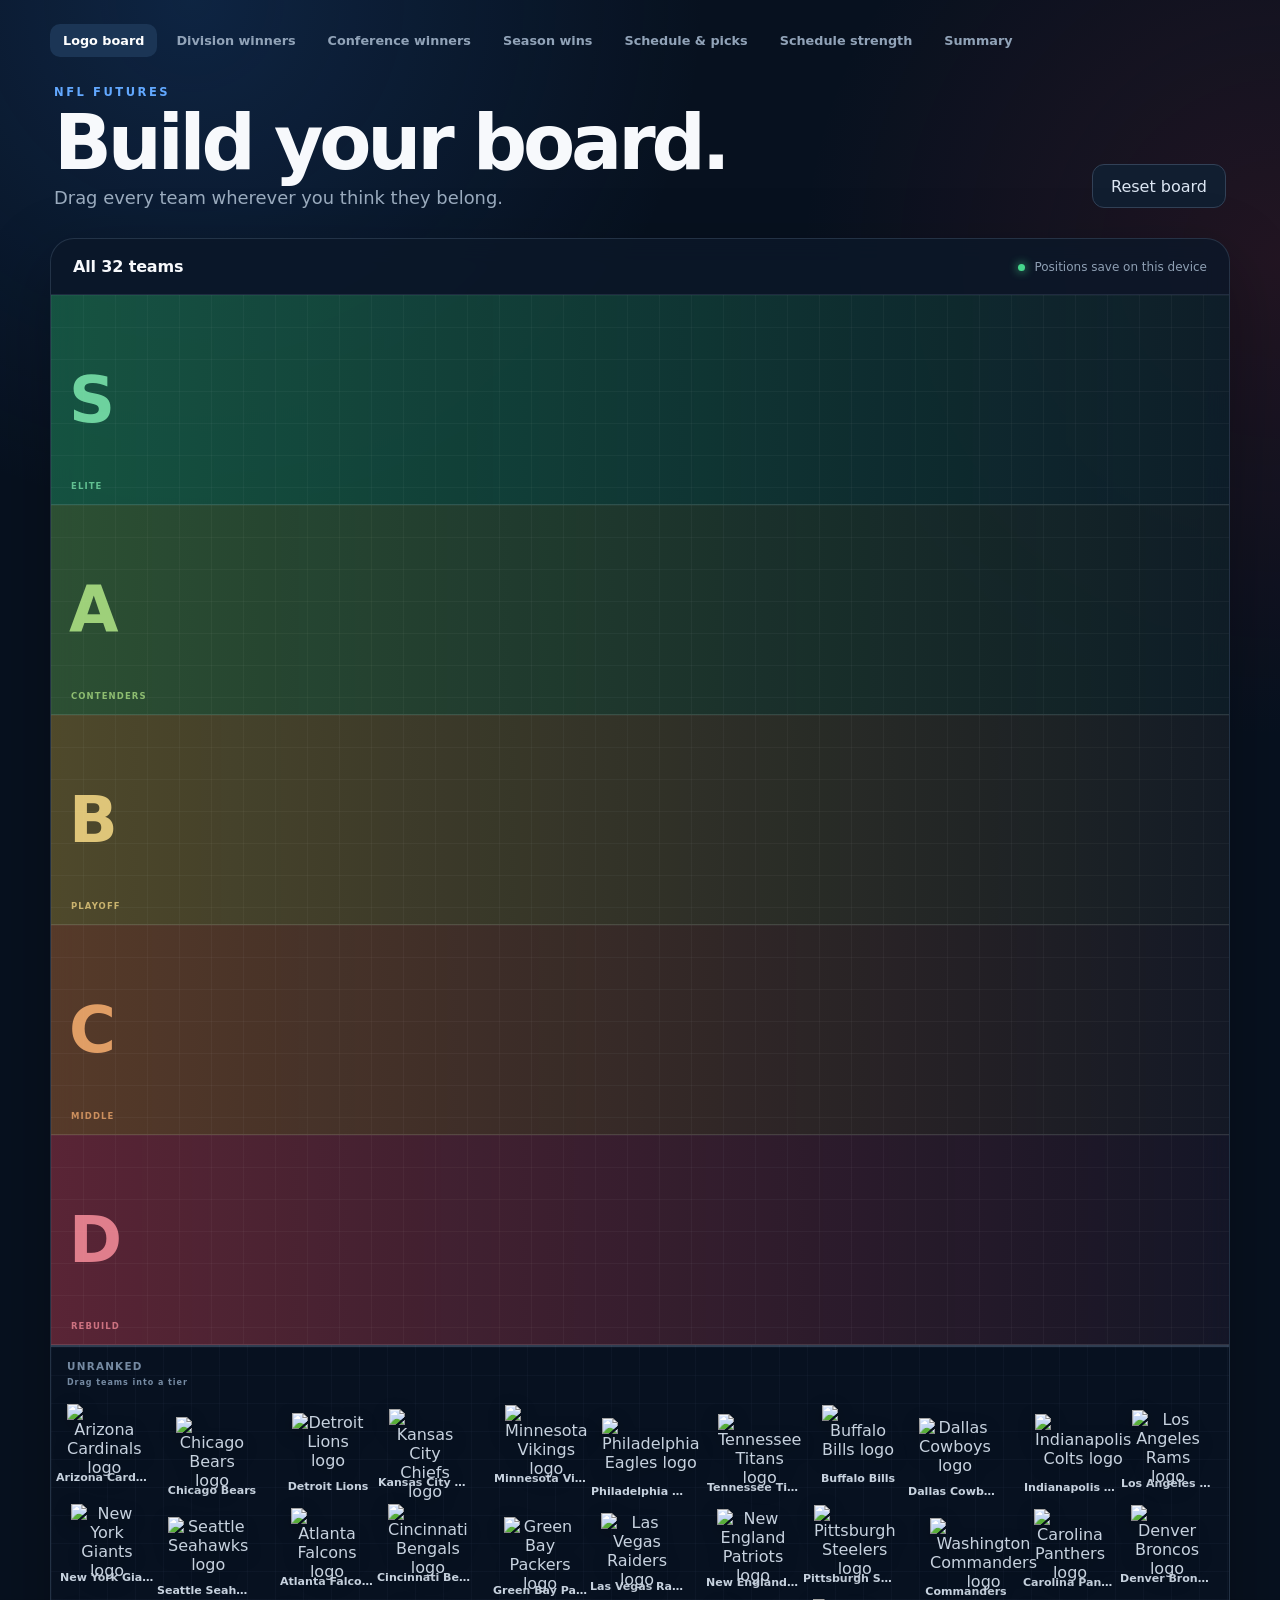
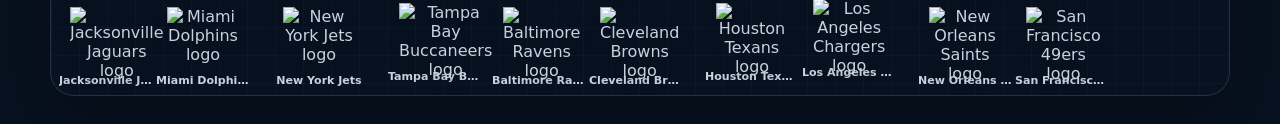
==== index.html @ d0b55e48 "added matchups and SOS page" ====
<!doctype html>
<html lang="en">
  <head>
    <meta charset="UTF-8" />
    <meta name="viewport" content="width=device-width, initial-scale=1, viewport-fit=cover" />
    <meta name="theme-color" content="#07111f" />
    <meta name="description" content="A draggable board featuring all 32 NFL team logos." />
    <title>NFL Futures Board</title>
    <link rel="stylesheet" href="styles.css" />
  </head>
  <body>
    <nav class="page-nav" aria-label="Main navigation">
      <a class="nav-link active" href="index.html" aria-current="page">Logo board</a>
      <a class="nav-link" href="divisions.html">Division winners</a>
      <a class="nav-link" href="conferences.html">Conference winners</a>
      <a class="nav-link" href="wins.html">Season wins</a>
      <a class="nav-link" href="schedule.html">Schedule &amp; picks</a>
      <a class="nav-link" href="sos.html">Schedule strength</a>
      <a class="nav-link" href="summary.html">Summary</a>
    </nav>
    <header class="site-header">
      <div>
        <p class="eyebrow">NFL FUTURES</p>
        <h1>Build your board.</h1>
        <p class="subtitle">Drag every team wherever you think they belong.</p>
      </div>
      <button id="reset-button" class="reset-button" type="button">Reset board</button>
    </header>

    <main>
      <section class="board-shell" aria-labelledby="board-title">
        <div class="board-heading">
          <h2 id="board-title">All 32 teams</h2>
          <p><span class="status-dot"></span> Positions save on this device</p>
        </div>
        <div id="team-board" class="team-board" aria-label="Draggable NFL team tier board">
          <div class="tier-zone tier-s" aria-hidden="true"><span>S</span><small>ELITE</small></div>
          <div class="tier-zone tier-a" aria-hidden="true"><span>A</span><small>CONTENDERS</small></div>
          <div class="tier-zone tier-b" aria-hidden="true"><span>B</span><small>PLAYOFF</small></div>
          <div class="tier-zone tier-c" aria-hidden="true"><span>C</span><small>MIDDLE</small></div>
          <div class="tier-zone tier-d" aria-hidden="true"><span>D</span><small>REBUILD</small></div>
          <div class="unranked-zone" aria-hidden="true"><span>UNRANKED</span><small>Drag teams into a tier</small></div>
        </div>
      </section>
    </main>

    <template id="team-template">
      <button class="team-card" type="button">
        <span class="logo-wrap"><img class="team-logo" alt="" draggable="false" /></span>
        <span class="team-name"></span>
      </button>
    </template>

    <script src="app.js"></script>
  </body>
</html>
---- styles.css ----
:root {
  color-scheme: dark;
  font-family: Inter, ui-sans-serif, system-ui, -apple-system, BlinkMacSystemFont, "Segoe UI", sans-serif;
  background: #07111f;
  color: #f7f9fc;
  font-synthesis: none;
}

* { box-sizing: border-box; }

html { min-width: 320px; }

body {
  min-height: 100vh;
  margin: 0;
  padding: max(20px, env(safe-area-inset-top)) max(16px, env(safe-area-inset-right)) max(28px, env(safe-area-inset-bottom)) max(16px, env(safe-area-inset-left));
  background:
    radial-gradient(circle at 15% 0%, rgba(35, 93, 170, .25), transparent 32rem),
    radial-gradient(circle at 100% 15%, rgba(199, 43, 52, .14), transparent 30rem),
    #07111f;
}

button { font: inherit; }

.site-header,
main,
.page-nav {
  width: min(1180px, 100%);
  margin-inline: auto;
}

.page-nav {
  display: flex;
  gap: 6px;
  padding-top: 4px;
}

.nav-link {
  padding: 9px 13px;
  border-radius: 10px;
  color: #91a3b8;
  font-size: .8rem;
  font-weight: 750;
  text-decoration: none;
}

.nav-link:hover { color: #f7f9fc; background: #111e30; }
.nav-link.active { color: #fff; background: #1b3555; }

.site-header {
  display: flex;
  align-items: end;
  justify-content: space-between;
  gap: 24px;
  padding: 28px 4px 30px;
}

.eyebrow {
  margin: 0 0 8px;
  color: #62a8ff;
  font-size: .72rem;
  font-weight: 800;
  letter-spacing: .22em;
}

h1, h2, p { margin-top: 0; }

h1 {
  margin-bottom: 8px;
  font-size: clamp(2rem, 7vw, 4.75rem);
  line-height: .95;
  letter-spacing: -.055em;
}

.subtitle {
  margin-bottom: 0;
  color: #9bacbf;
  font-size: clamp(.95rem, 2vw, 1.12rem);
}

.reset-button {
  flex: none;
  min-height: 44px;
  padding: 0 18px;
  border: 1px solid #324157;
  border-radius: 12px;
  background: #111e30;
  color: #dce6f3;
  cursor: pointer;
}

.reset-button:hover { background: #18283d; }
.reset-button:focus-visible, .team-card:focus-visible { outline: 3px solid #62a8ff; outline-offset: 3px; }

.board-shell {
  overflow: hidden;
  border: 1px solid rgba(150, 176, 208, .18);
  border-radius: 24px;
  background: rgba(11, 24, 41, .82);
  box-shadow: 0 24px 70px rgba(0, 0, 0, .28);
  backdrop-filter: blur(12px);
}

.board-heading {
  display: flex;
  align-items: center;
  justify-content: space-between;
  gap: 16px;
  padding: 18px 22px;
  border-bottom: 1px solid rgba(150, 176, 208, .14);
}

.board-heading h2 { margin: 0; font-size: 1rem; letter-spacing: -.01em; }
.board-heading p { margin: 0; color: #8fa0b4; font-size: .75rem; }
.status-dot { display: inline-block; width: 7px; height: 7px; margin-right: 6px; border-radius: 50%; background: #46d68c; box-shadow: 0 0 10px #46d68c; }

.team-board {
  --pool-height: 350px;
  position: relative;
  min-height: 1400px;
  overflow: hidden;
  touch-action: pan-y;
  overscroll-behavior-y: contain;
  -webkit-overflow-scrolling: touch;
}

.tier-zone {
  position: absolute;
  left: 0;
  display: flex;
  width: 100%;
  height: calc((100% - var(--pool-height)) / 5);
  align-items: center;
  padding-left: 18px;
  border-bottom: 1px solid rgba(255, 255, 255, .12);
  overflow: hidden;
}

.tier-zone::after {
  content: "";
  position: absolute;
  inset: 0;
  background-image:
    linear-gradient(rgba(255, 255, 255, .035) 1px, transparent 1px),
    linear-gradient(90deg, rgba(255, 255, 255, .035) 1px, transparent 1px);
  background-size: 32px 32px;
}

.tier-zone > span {
  position: relative;
  z-index: 1;
  width: 48px;
  font-size: clamp(2.2rem, 5vw, 4rem);
  font-weight: 950;
  line-height: 1;
  opacity: .82;
}

.tier-zone small {
  position: absolute;
  left: 20px;
  bottom: 13px;
  z-index: 1;
  font-size: .53rem;
  font-weight: 850;
  letter-spacing: .13em;
  opacity: .7;
}

.tier-s { top: 0; background: linear-gradient(90deg, rgba(39, 174, 104, .4), rgba(19, 89, 54, .1)); color: #82f0b4; }
.tier-a { top: calc((100% - var(--pool-height)) / 5); background: linear-gradient(90deg, rgba(112, 190, 77, .34), rgba(53, 100, 31, .09)); color: #b8ee8b; }
.tier-b { top: calc((100% - var(--pool-height)) * 2 / 5); background: linear-gradient(90deg, rgba(226, 180, 54, .32), rgba(115, 87, 18, .09)); color: #ffe28b; }
.tier-c { top: calc((100% - var(--pool-height)) * 3 / 5); background: linear-gradient(90deg, rgba(235, 127, 48, .34), rgba(118, 59, 20, .09)); color: #ffb574; }
.tier-d { top: calc((100% - var(--pool-height)) * 4 / 5); background: linear-gradient(90deg, rgba(219, 62, 78, .38), rgba(109, 27, 39, .1)); color: #ff93a0; }

.unranked-zone {
  position: absolute;
  left: 0;
  bottom: 0;
  width: 100%;
  height: var(--pool-height);
  border-top: 2px solid rgba(150, 176, 208, .28);
  background:
    linear-gradient(rgba(130, 158, 190, .045) 1px, transparent 1px),
    linear-gradient(90deg, rgba(130, 158, 190, .045) 1px, transparent 1px),
    rgba(7, 17, 31, .72);
  background-size: 28px 28px;
}

.unranked-zone span,
.unranked-zone small {
  position: absolute;
  left: 16px;
  z-index: 1;
  color: #758aa2;
  font-weight: 850;
  letter-spacing: .12em;
}

.unranked-zone span { top: 13px; font-size: .65rem; }
.unranked-zone small { top: 31px; font-size: .5rem; font-weight: 650; }

.team-card {
  position: absolute;
  z-index: 1;
  display: grid;
  justify-items: center;
  gap: 5px;
  width: 104px;
  padding: 8px 4px 7px;
  border: 1px solid transparent;
  border-radius: 16px;
  background: transparent;
  color: #c7d2df;
  cursor: grab;
  user-select: none;
  -webkit-user-select: none;
  touch-action: none;
  transition: background-color 140ms ease, border-color 140ms ease, box-shadow 140ms ease, transform 140ms ease;
  will-change: left, top, transform;
}

.team-card:hover {
  border-color: rgba(125, 164, 209, .25);
  background: rgba(30, 51, 76, .75);
  transform: translateY(-2px);
}

.team-card.dragging {
  z-index: 10;
  border-color: rgba(98, 168, 255, .6);
  background: #14273f;
  box-shadow: 0 14px 35px rgba(0, 0, 0, .42);
  cursor: grabbing;
  transform: scale(1.06);
}

.logo-wrap {
  display: grid;
  width: 72px;
  height: 62px;
  place-items: center;
  pointer-events: none;
}

.team-logo {
  display: block;
  width: 100%;
  height: 100%;
  object-fit: contain;
  filter: drop-shadow(0 5px 8px rgba(0, 0, 0, .28));
  pointer-events: none;
}

.team-name {
  width: 100%;
  overflow: hidden;
  font-size: .69rem;
  font-weight: 700;
  line-height: 1.2;
  text-align: center;
  text-overflow: ellipsis;
  white-space: nowrap;
  pointer-events: none;
}

@media (max-width: 620px) {
  body { padding-inline: 10px; }
  .site-header { align-items: flex-start; padding-top: 18px; }
  .page-nav { overflow-x: auto; }
  .subtitle { max-width: 220px; }
  .reset-button { min-height: 40px; padding-inline: 12px; font-size: .78rem; }
  .board-shell { border-radius: 18px; }
  .board-heading { padding: 14px; }
  .board-heading p { font-size: .66rem; }
  .team-board { --pool-height: 690px; min-height: 1690px; }
  .tier-zone { padding-left: 9px; }
  .tier-zone::after { background-size: 24px 24px; }
  .tier-zone > span { width: 35px; font-size: 2.25rem; }
  .tier-zone small { left: 9px; bottom: 8px; font-size: .42rem; writing-mode: vertical-rl; transform: rotate(180deg); }
  .team-card { width: 78px; padding-inline: 2px; }
  .logo-wrap { width: 58px; height: 50px; }
  .team-name { font-size: .59rem; }
}

@media (prefers-reduced-motion: reduce) {
  .team-card { transition: none; }
}
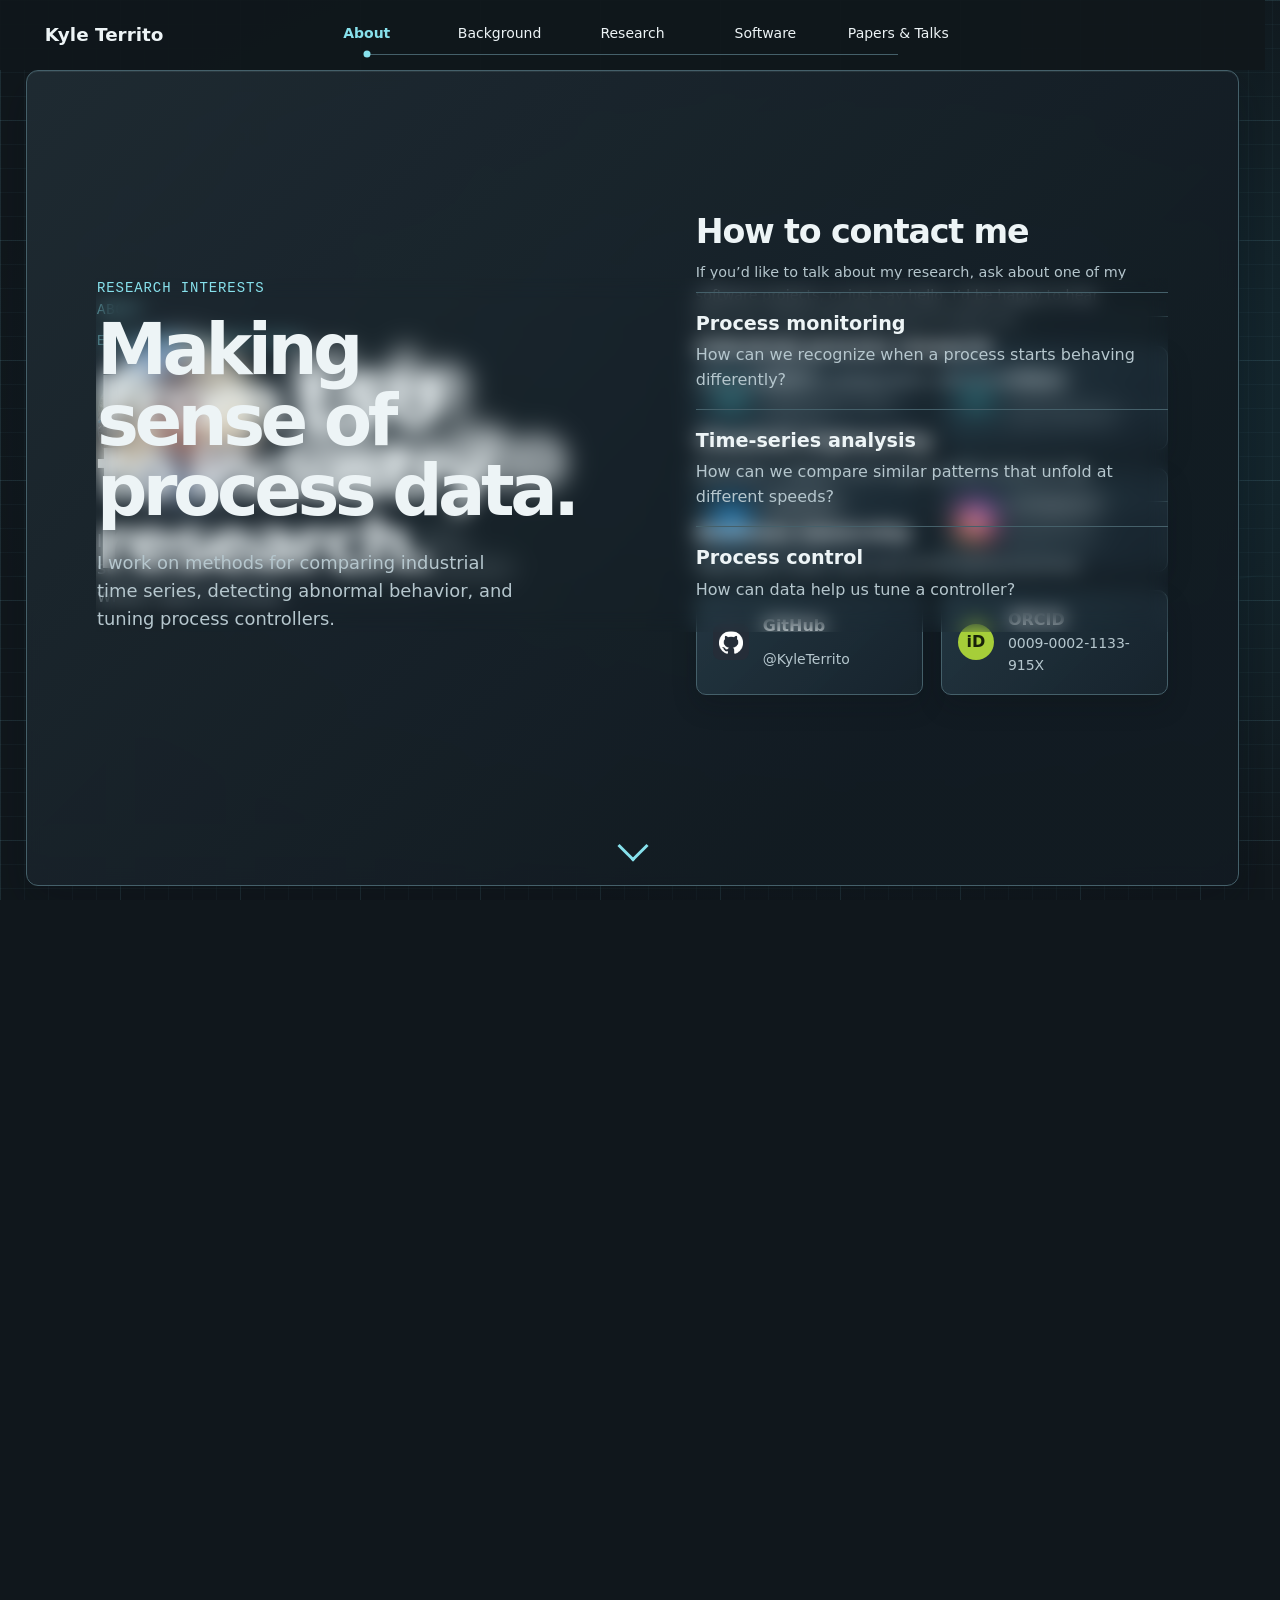
==== commit f8ba099b: "initial commit for my site" ====
--- a/index.html
+++ b/index.html
@@ -1,56 +1,403 @@
 <!doctype html>
 <html lang="en">
-  <head>
-    <meta charset="UTF-8" />
-    <meta name="viewport" content="width=device-width, initial-scale=1, viewport-fit=cover" />
-    <meta name="theme-color" content="#07111f" />
-    <meta name="description" content="A draggable board featuring all 32 NFL team logos." />
-    <title>NFL Futures Board</title>
-    <link rel="stylesheet" href="styles.css" />
-  </head>
-  <body>
-    <nav class="page-nav" aria-label="Main navigation">
-      <a class="nav-link active" href="index.html" aria-current="page">Logo board</a>
-      <a class="nav-link" href="divisions.html">Division winners</a>
-      <a class="nav-link" href="conferences.html">Conference winners</a>
-      <a class="nav-link" href="wins.html">Season wins</a>
-      <a class="nav-link" href="schedule.html">Schedule &amp; picks</a>
-      <a class="nav-link" href="sos.html">Schedule strength</a>
-      <a class="nav-link" href="summary.html">Summary</a>
+<head>
+  <meta charset="utf-8">
+  <meta name="viewport" content="width=device-width, initial-scale=1">
+  <meta name="description" content="Kyle Territo, chemical engineering PhD researcher at LSU. Research, software, and experience in process monitoring and control.">
+  <title>Kyle Territo · Chemical Engineering</title>
+  <link rel="stylesheet" href="assets/portfolio/styles.css">
+  <script src="assets/portfolio/motion.js" defer></script>
+  <script src="assets/portfolio/details.js" defer></script>
+</head>
+<body>
+  <div class="drafting-grid" aria-hidden="true"><canvas class="signal"></canvas></div>
+  <a class="skip" href="#about">Skip to content</a>
+  <header class="bar">
+    <a class="brand" href="#about">Kyle Territo</a>
+    <nav class="section-nav" aria-label="Overview sections">
+      <a href="#about">About</a>
+      <a href="#experience" aria-label="Education and Experience">Background</a>
+      <a href="#research" aria-label="Research Interests">Research</a>
+      <a href="#software">Software</a>
+      <a href="#scholarship" aria-label="Publications and Presentations">Papers &amp; Talks</a>
+      <span class="track" aria-hidden="true"></span>
     </nav>
-    <header class="site-header">
-      <div>
-        <p class="eyebrow">NFL FUTURES</p>
-        <h1>Build your board.</h1>
-        <p class="subtitle">Drag every team wherever you think they belong.</p>
-      </div>
-      <button id="reset-button" class="reset-button" type="button">Reset board</button>
-    </header>
-
-    <main>
-      <section class="board-shell" aria-labelledby="board-title">
-        <div class="board-heading">
-          <h2 id="board-title">All 32 teams</h2>
-          <p><span class="status-dot"></span> Positions save on this device</p>
+  </header>
+  <main class="stage">
+    <div class="camera">
+      <section class="scene about" id="about" aria-labelledby="about-title" tabindex="-1">
+        <div class="composition">
+          <div>
+            <p class="label">About</p>
+            <div class="about-identity">
+              <figure class="portrait"><img src="assets/IMG_9887.JPG" width="2160" height="2700" alt="Portrait of Kyle Territo"></figure>
+              <h1 id="about-title">Kyle<br>Territo</h1>
+            </div>
+            <p class="intro">I’m Kyle. I’m a chemical engineering PhD student at LSU, and I ran a lawn care business while I was in school.</p>
+          </div>
+          <section class="about-contact" id="contact" aria-labelledby="contact-title">
+            <h2 id="contact-title">How to contact me</h2>
+            <p>If you’d like to talk about my research, ask about one of my software projects, or just say hello, I’d be happy to hear from you. Email is the best way to reach me.</p>
+            <div class="contact-links">
+              <a class="contact-tile" href="mailto:kyleterrito0713@gmail.com">
+                <span class="contact-icon utility-mark" aria-hidden="true"><span class="envelope"></span></span>
+                <span class="contact-name">Email</span>
+                <span class="contact-destination">kyleterrito0713@gmail.com</span>
+              </a>
+              <a class="contact-tile" href="tel:+12253806023">
+                <span class="contact-icon utility-mark" aria-hidden="true"><span class="phone-mark"></span></span>
+                <span class="contact-name">Phone</span>
+                <span class="contact-destination">(225) 380-6023</span>
+              </a>
+              <a class="contact-tile" href="https://www.linkedin.com/in/kyle-territo/">
+                <span class="contact-icon linkedin-mark" aria-hidden="true">in</span>
+                <span class="contact-name">LinkedIn</span>
+                <span class="contact-destination">Kyle Territo</span>
+              </a>
+              <a class="contact-tile" href="https://www.instagram.com/kyleterrito/">
+                <span class="contact-icon instagram-mark" aria-hidden="true"></span>
+                <span class="contact-name">Instagram</span>
+                <span class="contact-destination">@kyleterrito</span>
+              </a>
+              <a class="contact-tile" href="https://github.com/KyleTerrito">
+                <span class="contact-icon github-mark" aria-hidden="true"><img src="assets/github-invertocat-white.png" width="24" height="24" alt=""></span>
+                <span class="contact-name">GitHub</span>
+                <span class="contact-destination">@KyleTerrito</span>
+              </a>
+              <a class="contact-tile" href="https://orcid.org/0009-0002-1133-915X">
+                <span class="contact-icon orcid-mark" aria-hidden="true">iD</span>
+                <span class="contact-name">ORCID</span>
+                <span class="contact-destination">0009-0002-1133-915X</span>
+              </a>
+            </div>
+          </section>
         </div>
-        <div id="team-board" class="team-board" aria-label="Draggable NFL team tier board">
-          <div class="tier-zone tier-s" aria-hidden="true"><span>S</span><small>ELITE</small></div>
-          <div class="tier-zone tier-a" aria-hidden="true"><span>A</span><small>CONTENDERS</small></div>
-          <div class="tier-zone tier-b" aria-hidden="true"><span>B</span><small>PLAYOFF</small></div>
-          <div class="tier-zone tier-c" aria-hidden="true"><span>C</span><small>MIDDLE</small></div>
-          <div class="tier-zone tier-d" aria-hidden="true"><span>D</span><small>REBUILD</small></div>
-          <div class="unranked-zone" aria-hidden="true"><span>UNRANKED</span><small>Drag teams into a tier</small></div>
+        <a class="detail-toggle" href="details/about.html" data-detail="about-details" aria-label="Open About details" title="Open About details"><span class="chevron" aria-hidden="true"></span></a>
+      </section>
+      <section class="scene experience" id="experience" aria-labelledby="experience-title">
+        <div class="composition">
+          <div>
+            <p class="label">Education &amp; Experience</p>
+            <h2 id="experience-title">From LSU to industry research.</h2>
+          </div>
+          <dl class="experience-list">
+            <div><dt>Industrial process research</dt><dd>LSU research in collaboration with ExxonMobil</dd></div>
+            <div><dt>Chemical engineering</dt><dd>Bachelor’s degree and ongoing PhD study at LSU</dd></div>
+            <div><dt>Business ownership</dt><dd>Operated a lawn care and landscaping business</dd></div>
+          </dl>
         </div>
+        <a class="detail-toggle" href="details/experience.html" data-detail="experience-details" aria-label="Open Education and Experience details" title="Open Experience details"><span class="chevron" aria-hidden="true"></span></a>
       </section>
-    </main>
-
-    <template id="team-template">
-      <button class="team-card" type="button">
-        <span class="logo-wrap"><img class="team-logo" alt="" draggable="false" /></span>
-        <span class="team-name"></span>
-      </button>
-    </template>
-
-    <script src="app.js"></script>
-  </body>
+      <section class="scene research" id="research" aria-labelledby="research-title">
+        <div class="composition">
+          <div>
+            <p class="label">Research Interests</p>
+            <h2 id="research-title">Making sense of process data.</h2>
+            <p class="intro">I work on methods for comparing industrial time series, detecting abnormal behavior, and tuning process controllers.</p>
+          </div>
+          <dl class="experience-list">
+            <div><dt>Process monitoring</dt><dd>How can we recognize when a process starts behaving differently?</dd></div>
+            <div><dt>Time-series analysis</dt><dd>How can we compare similar patterns that unfold at different speeds?</dd></div>
+            <div><dt>Process control</dt><dd>How can data help us tune a controller?</dd></div>
+          </dl>
+        </div>
+        <a class="detail-toggle" href="details/research.html" data-detail="research-details" aria-label="Open Research details" title="Open Research details"><span class="chevron" aria-hidden="true"></span></a>
+      </section>
+      <section class="scene software" id="software" aria-labelledby="software-title">
+        <div class="composition">
+          <div>
+            <p class="label">Software</p>
+            <h2 id="software-title">Tools for working with process data.</h2>
+            <p class="intro">My projects turn methods for exploring data, detecting faults, and tuning controllers into tools people can use.</p>
+          </div>
+          <figure class="feature project"><img src="assets/software/warp-map-6.png" alt="Warp Map software preview"><figcaption>Warp Map · Time-series visualization</figcaption></figure>
+        </div>
+        <a class="detail-toggle" href="details/software.html" data-detail="software-details" aria-label="Open Software details" title="Open Software details"><span class="chevron" aria-hidden="true"></span></a>
+      </section>
+      <section class="scene research" id="scholarship" aria-labelledby="scholarship-title">
+        <div class="composition">
+          <div>
+            <h2 id="scholarship-title">Papers &amp; Talks</h2>
+            <p class="intro papers-summary">I’ve had the privilege of collaborating with many people on my research. One highlight was seeing our paper, <a href="https://doi.org/10.1021/acs.iecr.5c05160"><strong>Graph-Based, Time-Warped Embedding for Time Series Analysis and Process Monitoring</strong></a>, featured on the front cover of <em>Industrial &amp; Engineering Chemistry Research</em>.</p>
+            <p class="intro papers-summary conference-summary">I’ve presented my research at <strong><span class="conference-count">7</span> conferences</strong>, <strong><span class="conference-count">4</span> of them international</strong>. I also had the opportunity to serve as a session chair at the iCHEAP conference in Florence, Italy in summer of 2025.</p>
+          </div>
+          <figure class="feature cover">
+            <img src="assets/iecred.2026.65.issue-8.xlargecover.jpg" alt="Front cover of Industrial &amp; Engineering Chemistry Research, volume 65, issue 8">
+            <figcaption><a class="cover-credit" href="https://doi.org/10.1021/acs.iecr.5c05160">Featured on the I&amp;EC Research front cover</a></figcaption>
+          </figure>
+        </div>
+        <a class="detail-toggle" href="details/research.html#publications" data-detail="scholarship-details" aria-label="Open Publications and Presentations details" title="Open Publications and Presentations details"><span class="chevron" aria-hidden="true"></span></a>
+      </section>
+    </div>
+  </main>
+  <dialog class="detail-panel" aria-labelledby="about-detail-title">
+    <div class="panel-bar">
+      <button type="button" class="button detail-toggle close-panel" aria-label="Close details" title="Close details" autofocus>Close details <span class="chevron" aria-hidden="true"></span></button>
+    </div>
+    <div class="vertical-progress" aria-hidden="true"></div>
+    <div class="panel-content" tabindex="0" aria-label="Scroll to read details">
+      <div class="vertical-stage"><div class="vertical-camera">
+      <article id="about-details" data-scene="about" hidden>
+    <h2 id="about-detail-title" data-detail-heading tabindex="-1">About me</h2>
+    <p class="intro">I’m Kyle Territo, a chemical engineering PhD student at Louisiana State University.</p>
+    <p>I ran a lawn care and landscaping business while I was in school. Working with customers and making the day-to-day decisions taught me to take responsibility for the results of my work.</p>
+    <p><a href="details/experience.html" data-detail="experience-details">See my education and experience</a></p>
+        </article>
+      <article id="research-details" data-scene="research" hidden>
+    <h2 id="research-detail-title" data-detail-heading tabindex="-1">Research</h2>
+    <p class="intro">My work spans time-series analysis, fault detection, and data-driven process control.</p>
+    <h3>Time-series alignment</h3>
+    <p>Industrial processes can exhibit similar patterns at different speeds. My work with J. A. Romagnoli explores graph-based time-warped embeddings to compare those patterns for process monitoring.</p>
+    <h3>Fault diagnosis</h3>
+    <p>I’m interested in recognizing when a process shifts away from normal operation and using data to help identify possible causes.</p>
+    <h3>Process control</h3>
+    <p>I study data-driven approaches to tuning PID controllers.</p>
+    <p><a href="details/research.html#publications" data-detail="publications">See related publications</a></p>
+        </article>
+      <article id="software-details" data-scene="software" hidden>
+    <h2 id="software-detail-title" data-detail-heading tabindex="-1">Software</h2>
+    <h3>Warp Map</h3>
+    <p>A visual tool for exploring time-series alignment.</p>
+    <img src="assets/software/warp-map-6.png" alt="Warp Map software preview">
+    <h3>GeauxTune</h3>
+    <p>A software project focused on controller tuning.</p>
+    <img src="assets/software/geaux-tune-4.png" alt="GeauxTune software preview" loading="lazy">
+    <h3>FASTMAN-JMP</h3>
+    <p>A JMP tool for data exploration, model building, and fault detection analysis.</p>
+        </article>
+      <article id="experience-details" data-scene="experience" hidden>
+    <h2 id="experience-detail-title" data-detail-heading tabindex="-1">Education &amp; Experience</h2>
+    <section class="resume-section resume-section--with-photo" aria-labelledby="education-title">
+      <h3 class="resume-section-title" id="education-title">Education</h3>
+      <ul class="resume-entries" role="list">
+        <li class="resume-entry">
+          <div class="resume-identity">
+            <img class="resume-logo resume-logo--lsu" src="assets/experience/lsu-primary-logo.png" alt="">
+            <div>
+              <h4 class="resume-role">Doctor of Philosophy in Chemical Engineering</h4>
+              <p>Minor in Computer Science</p>
+              <p class="resume-organization">Louisiana State University (LSU) · Baton Rouge, LA</p>
+            </div>
+          </div>
+          <p class="resume-date">Spring 2023 – Spring 2027 (expected)</p>
+        </li>
+        <li class="resume-entry">
+          <div class="resume-identity">
+            <img class="resume-logo resume-logo--lsu" src="assets/experience/lsu-primary-logo.png" alt="">
+            <div>
+              <h4 class="resume-role">Bachelor of Science in Chemical Engineering</h4>
+              <p class="resume-organization">Louisiana State University (LSU) · Baton Rouge, LA</p>
+            </div>
+          </div>
+          <p class="resume-date">Fall 2018 – Fall 2022</p>
+        </li>
+      </ul>
+      <figure class="resume-photo">
+        <img src="assets/IMG_0373.JPG" width="2048" height="1536" alt="Kyle Territo at his LSU bachelor’s graduation" loading="lazy">
+        <figcaption>LSU bachelor’s graduation · Fall 2022</figcaption>
+      </figure>
+    </section>
+    <section class="resume-section" aria-labelledby="research-experience-title">
+      <h3 class="resume-section-title" id="research-experience-title">Research Experience</h3>
+      <ul class="resume-entries" role="list">
+        <li class="resume-entry">
+          <div>
+            <h4 class="resume-role">Graduate Researcher</h4>
+            <p class="resume-organization">Louisiana State University · Baton Rouge, LA</p>
+          </div>
+          <p class="resume-date">Spring 2023 – Present</p>
+          <div class="resume-partners">
+            <img class="resume-logo" src="assets/experience/PSE-logo-9.png" alt="Process Systems Engineering Research Group at LSU">
+            <img class="resume-logo" src="assets/experience/exxon.jpg" alt="ExxonMobil">
+          </div>
+          <ul class="resume-duties">
+            <li>Conduct industrial process research under Prof. José Romagnoli in collaboration with researchers at ExxonMobil.</li>
+            <li>Develop data-driven methods for time-series analysis, process monitoring, and fault diagnosis.</li>
+            <li>Study approaches to PID controller tuning and build software for working with process data.</li>
+          </ul>
+        </li>
+      </ul>
+    </section>
+    <section class="resume-section" aria-labelledby="work-experience-title">
+      <h3 class="resume-section-title" id="work-experience-title">Work Experience</h3>
+      <ul class="resume-entries" role="list">
+        <li class="resume-entry">
+          <div>
+            <h4 class="resume-role">Owner &amp; Operator</h4>
+            <p class="resume-organization">Lawn Care and Landscaping Business</p>
+          </div>
+          <p class="resume-date">Through Summer 2025</p>
+          <ul class="resume-duties">
+            <li>Started the business in high school and continued operating it during my PhD.</li>
+            <li>Worked directly with clients, scheduled jobs, and handled business finances.</li>
+          </ul>
+        </li>
+      </ul>
+    </section>
+        </article>
+      <article id="scholarship-details" data-scene="scholarship" hidden>
+    <h2 id="scholarship-detail-title" data-detail-heading tabindex="-1">Papers &amp; Talks</h2>
+    <h3 id="publications" tabindex="-1">Publications</h3>
+    <section class="scholarship-year" aria-label="2026">
+      <p class="scholarship-year-label">2026</p>
+      <ul class="scholarship-list" role="list">
+        <li class="scholarship-card">
+          <h4>Graph-Based, Time-Warped Embedding for Time Series Analysis and Process Monitoring</h4>
+          <p><strong class="publication-author">Territo, K.</strong>, &amp; Romagnoli, J. A.</p>
+          <p><cite>Industrial &amp; Engineering Chemistry Research</cite>, 65(8), 4568–4581.</p>
+          <a class="publication-link" href="https://doi.org/10.1021/acs.iecr.5c05160">DOI: 10.1021/acs.iecr.5c05160</a>
+        </li>
+        <li class="scholarship-card">
+          <h4>A Unified, Graph-Based Framework for Timeseries Process Clustering, Adaptive Process Monitoring, and LLM-Assisted Fault Diagnosis</h4>
+          <p><strong class="publication-author">Territo, K.</strong>, &amp; Romagnoli, J. A.</p>
+          <p><cite>AIChE Spring Meeting and 22nd Global Congress on Process Safety</cite>.</p>
+          <a class="publication-link" href="https://proceedings.aiche.org/conferences/aiche-spring-meeting-and-global-congress-process-safety/2026/proceeding-689">AIChE proceedings</a>
+        </li>
+        <li class="scholarship-card">
+          <h4>Connecting the Dots: A Graph-Based Approach for Unsupervised Learning and Adaptive Process Monitoring with LLM-Assisted Fault Diagnosis</h4>
+          <p><strong class="publication-author">Territo, K.</strong>, &amp; Romagnoli, J. A.</p>
+          <p><cite>Systems and Control Transactions</cite>, 5, 2473–2480.</p>
+          <a class="publication-link" href="https://doi.org/10.69997/sct.104309">DOI: 10.69997/sct.104309</a>
+        </li>
+        <li class="scholarship-card">
+          <h4>Intelligent Temporal Synchronization Enhanced Cointegration Framework for Non-Stationary Industrial Process Monitoring</h4>
+          <p>Rao, J., Ji, C., <strong class="publication-author">Territo, K.</strong>, Wang, J., Sun, W., &amp; Romagnoli, J. A.</p>
+          <p><cite>Process Safety and Environmental Protection</cite>, 108410.</p>
+          <a class="publication-link" href="https://doi.org/10.1016/j.psep.2026.108410">DOI: 10.1016/j.psep.2026.108410</a>
+        </li>
+        <li class="scholarship-card">
+          <h4>Toward Harnessing AI for Surfactant Chemistry: Prediction of Critical Micelle Concentration</h4>
+          <p>Marchan, G. T., Balogun, T. O., <strong class="publication-author">Territo, K.</strong>, Das, R., Olayiwola, T., Kumar, R., &amp; Romagnoli, J. A.</p>
+          <p><cite>Computational Materials Science</cite>, 265, 114548.</p>
+          <a class="publication-link" href="https://doi.org/10.1016/j.commatsci.2026.114548">DOI: 10.1016/j.commatsci.2026.114548</a>
+        </li>
+        <li class="scholarship-card">
+          <h4>Semi-Supervised Generative Augmentation Improves Surfactant Surface Tension Prediction from Limited Experimental Data</h4>
+          <p>Marchan, G. C. T., <strong class="publication-author">Territo, K.</strong>, &amp; Romagnoli, J. A.</p>
+          <p><cite>Systems and Control Transactions</cite>, 5, 1111–1118.</p>
+          <a class="publication-link" href="https://doi.org/10.69997/sct.100178">DOI: 10.69997/sct.100178</a>
+        </li>
+      </ul>
+    </section>
+    <section class="scholarship-year" aria-label="2025">
+      <p class="scholarship-year-label">2025</p>
+      <ul class="scholarship-list" role="list">
+        <li class="scholarship-card">
+          <h4>Autonomous PID Tuning for Industrial Process Control: A Surrogate Model and Agent-Based Approach</h4>
+          <p><strong class="publication-author">Territo, K.</strong>, &amp; Romagnoli, J. A.</p>
+          <p><cite>AIChE Spring Meeting and Global Congress on Process Safety</cite>.</p>
+          <a class="publication-link" href="https://proceedings.aiche.org/conferences/aiche-spring-meeting-and-global-congress-process-safety/2025/proceeding-726">AIChE proceedings</a>
+        </li>
+        <li class="scholarship-card">
+          <h4>Towards Self-Tuning PID Controllers: A Data-Driven, Reinforcement Learning Approach for Industrial Automation</h4>
+          <p><strong class="publication-author">Territo, K.</strong>, Vallet, P., &amp; Romagnoli, J. A.</p>
+          <p><cite>Systems and Control Transactions</cite>, 4, 1843–1848.</p>
+          <a class="publication-link" href="https://doi.org/10.69997/sct.132857">DOI: 10.69997/sct.132857</a>
+        </li>
+        <li class="scholarship-card">
+          <h4>Physics-Informed Data-Driven Control of Electrochemical Separation Processes</h4>
+          <p>Olayiwola, T., <strong class="publication-author">Territo, K.</strong>, &amp; Romagnoli, J.</p>
+          <p><cite>Systems and Control Transactions</cite>, 1908–1914.</p>
+          <a class="publication-link" href="https://doi.org/10.69997/sct.163984">DOI: 10.69997/sct.163984</a>
+        </li>
+      </ul>
+    </section>
+    <section class="scholarship-year" aria-label="2024">
+      <p class="scholarship-year-label">2024</p>
+      <ul class="scholarship-list" role="list">
+        <li class="scholarship-card">
+          <h4>JMP-FASTMAN: All-in-One Tool for Data Exploration and Fault Detection Analysis</h4>
+          <p><strong class="publication-author">Territo, K.</strong>, &amp; Romagnoli, J. A.</p>
+          <p><cite>AIChE Spring Meeting and Global Congress on Process Safety</cite>.</p>
+          <a class="publication-link" href="https://proceedings.aiche.org/conferences/aiche-spring-meeting-and-global-congress-on-process-safety/2024/proceeding/paper/56b-jmp-fastman-all-one-tool-data-exploration-and-fault-detection-analysis">AIChE proceedings</a>
+        </li>
+        <li class="scholarship-card">
+          <h4>FASTMAN-JMP: All-in-One Tool for Data Mining and Model Building</h4>
+          <p><strong class="publication-author">Territo, K.</strong>, &amp; Romagnoli, J. A.</p>
+          <p><cite>Computer Aided Chemical Engineering</cite>, 53, 3421–3426.</p>
+          <a class="publication-link" href="https://doi.org/10.1016/B978-0-443-28824-1.50571-8">DOI: 10.1016/B978-0-443-28824-1.50571-8</a>
+        </li>
+      </ul>
+    </section>
+    <h3 id="presentations" tabindex="-1">Presentations</h3>
+    <section class="scholarship-year" aria-label="2026">
+      <p class="scholarship-year-label">2026</p>
+      <ul class="scholarship-list" role="list">
+        <li class="scholarship-card">
+          <h4><a href="https://www.aiche.org/conferences/aiche-spring-meeting-and-global-congress-on-process-safety/2026">AIChE Spring Meeting</a></h4>
+          <p>Houston, Texas, USA · April 12–16, 2026</p>
+          <p class="related-talk-label">Related papers:</p>
+          <ul class="related-talk-papers">
+            <li><a href="https://proceedings.aiche.org/conferences/aiche-spring-meeting-and-global-congress-process-safety/2026/proceeding-689">A Unified, Graph-Based Framework for Timeseries Process Clustering, Adaptive Process Monitoring, and LLM-Assisted Fault Diagnosis</a> <span class="talk-tag talk-tag--session">Session</span></li>
+          </ul>
+        </li>
+        <li class="scholarship-card">
+          <h4><a href="https://www.escape36.co.uk/">ESCAPE 36</a></h4>
+          <p>Sheffield, UK · June 21–24, 2026</p>
+          <p class="related-talk-label">Related papers:</p>
+          <ul class="related-talk-papers">
+            <li><a href="https://doi.org/10.69997/sct.104309">Connecting the Dots: A Graph-Based Approach for Unsupervised Learning and Adaptive Process Monitoring with LLM-Assisted Fault Diagnosis</a> <span class="talk-tag talk-tag--oral">Oral session</span></li>
+            <li><a href="https://doi.org/10.69997/sct.100178">Semi-Supervised Generative Augmentation Improves Surfactant Surface Tension Prediction from Limited Experimental Data</a> <span class="talk-tag talk-tag--poster">Poster</span></li>
+          </ul>
+        </li>
+      </ul>
+    </section>
+    <section class="scholarship-year" aria-label="2025">
+      <p class="scholarship-year-label">2025</p>
+      <ul class="scholarship-list" role="list">
+        <li class="scholarship-card">
+          <h4><a href="https://www.aiche.org/conferences/aiche-spring-meeting-and-global-congress-on-process-safety/2025">AIChE Spring Meeting</a></h4>
+          <p>Dallas, Texas, USA · April 6–10, 2025</p>
+          <p class="related-talk-label">Related papers:</p>
+          <ul class="related-talk-papers">
+            <li><a href="https://proceedings.aiche.org/conferences/aiche-spring-meeting-and-global-congress-process-safety/2025/proceeding-726">Autonomous PID Tuning for Industrial Process Control: A Surrogate Model and Agent-Based Approach</a> <span class="talk-tag talk-tag--poster">Poster</span></li>
+          </ul>
+        </li>
+        <li class="scholarship-card">
+          <h4><a href="https://www.aidic.it/icheap17/">ICHEAP 17</a></h4>
+          <p>Florence, Italy · June 29–July 2, 2025</p>
+          <p class="related-talk-label">Related papers:</p>
+          <ul class="related-talk-papers">
+            <li><a href="https://www.aidic.it/icheap17/programma/pro.html">VAE-Assisted Data Augmentation for Improved Molecular Prediction with Graph Neural Networks (GNNs) in Low-Data Regimes</a> <span class="talk-tag talk-tag--oral">Oral session</span><br><small>Presented on behalf of the authors</small></li>
+          </ul>
+          <div class="talk-tags"><a href="https://www.aidic.it/icheap17/programma/pro.html">Process Systems Engineering and Digitalization</a> <span class="talk-tag talk-tag--chair">Session chair</span></div>
+        </li>
+        <li class="scholarship-card">
+          <h4><a href="https://escape35-belgium.eu/">ESCAPE 35</a></h4>
+          <p>Ghent, Belgium · July 6–9, 2025</p>
+          <p class="related-talk-label">Related papers:</p>
+          <ul class="related-talk-papers">
+            <li><a href="https://doi.org/10.69997/sct.132857">Towards Self-Tuning PID Controllers: A Data-Driven, Reinforcement Learning Approach for Industrial Automation</a> <span class="talk-tag talk-tag--poster">Poster</span></li>
+            <li><a href="https://doi.org/10.69997/sct.163984">Physics-Informed Data-Driven Control of Electrochemical Separation Processes</a> <span class="talk-tag talk-tag--oral">Oral session</span></li>
+          </ul>
+        </li>
+      </ul>
+    </section>
+    <section class="scholarship-year" aria-label="2024">
+      <p class="scholarship-year-label">2024</p>
+      <ul class="scholarship-list" role="list">
+        <li class="scholarship-card">
+          <h4><a href="https://www.aiche.org/conferences/aiche-spring-meeting-and-global-congress-on-process-safety/2024">AIChE Spring Meeting</a></h4>
+          <p>New Orleans, Louisiana, USA · March 24–28, 2024</p>
+          <p class="related-talk-label">Related papers:</p>
+          <ul class="related-talk-papers">
+            <li><a href="https://proceedings.aiche.org/conferences/aiche-spring-meeting-and-global-congress-on-process-safety/2024/proceeding/paper/56b-jmp-fastman-all-one-tool-data-exploration-and-fault-detection-analysis">JMP-FASTMAN: All-in-One Tool for Data Exploration and Fault Detection Analysis</a> <span class="talk-tag talk-tag--poster">Poster</span></li>
+          </ul>
+        </li>
+        <li class="scholarship-card">
+          <h4><a href="https://www.aidic.it/escape34-pse24/index.php">ESCAPE 34 / PSE 24</a></h4>
+          <p>Florence, Italy · June 2–6, 2024</p>
+          <p class="related-talk-label">Related papers:</p>
+          <ul class="related-talk-papers">
+            <li><a href="https://doi.org/10.1016/B978-0-443-28824-1.50571-8">FASTMAN-JMP: All-in-One Tool for Data Mining and Model Building</a> <span class="talk-tag talk-tag--poster">Poster</span></li>
+          </ul>
+        </li>
+      </ul>
+    </section>
+      </article>
+      </div></div>
+      <div class="vertical-tail" aria-hidden="true"></div>
+    </div>
+  </dialog>
+</body>
 </html>
--- a/assets/portfolio/styles.css
+++ b/assets/portfolio/styles.css
@@ -0,0 +1,316 @@
+:root {
+  color-scheme: dark;
+  --paper: #10171c;
+  --ink: #edf4f6;
+  --muted: #b5c6cd;
+  --accent: #87e1ec;
+  --line: #45606a;
+  --header-height: 70px;
+  font: 1rem/1.55 system-ui, sans-serif;
+  color: var(--ink);
+  background: var(--paper);
+  scrollbar-gutter: stable;
+}
+* { box-sizing: border-box; }
+body { margin: 0; isolation: isolate; }
+.drafting-grid {
+  position: fixed;
+  z-index: -1;
+  inset: 0;
+  pointer-events: none;
+  background:
+    linear-gradient(90deg, #79c1d219 1px, transparent 1px),
+    linear-gradient(#79c1d219 1px, transparent 1px),
+    linear-gradient(90deg, #79c1d20b 1px, transparent 1px),
+    linear-gradient(#79c1d20b 1px, transparent 1px),
+    radial-gradient(ellipse at 68% 45%, #163039, var(--paper) 74%);
+  background-size: 120px 120px, 120px 120px, 24px 24px, 24px 24px, auto;
+  background-position: var(--grid-x, 0px) var(--grid-y, 0px);
+}
+.signal { position: absolute; inset: 0; width: 100%; height: 100%; translate: 0 var(--grid-y, 0px); opacity: var(--signal-opacity, .35); }
+a { color: inherit; text-underline-offset: .23em; }
+a:hover { text-decoration-thickness: 2px; }
+a:focus-visible { outline: 2px solid currentColor; outline-offset: 5px; }
+.skip { position: fixed; z-index: 5; left: 1rem; top: 1rem; padding: .5rem 1rem; background: var(--paper); transform: translateY(-200%); }
+.skip:focus { transform: none; }
+.bar { position: sticky; top: 0; z-index: 3; background: #10171cf5; height: var(--header-height); display: grid; grid-template-columns: 1fr auto 1fr; align-items: center; padding-inline: clamp(12px, 3.5vw, 64px); gap: 12px; }
+.brand { font-size: 1.15rem; font-weight: 650; text-decoration: none; width: fit-content; }
+.section-nav { display: grid; grid-template-columns: repeat(5, 1fr); text-align: center; position: relative; align-items: center; }
+.section-nav a { padding: 8px clamp(4px, 1.25vw, 19px) 10px; font-size: .875rem; text-decoration: none; }
+.section-nav a:hover { text-decoration: underline; }
+.section-nav a[aria-current] { color: var(--accent); font-weight: 650; }
+.track { display: none; position: absolute; inset: auto 10% 0; background: var(--line); height: 1px; pointer-events: none; }
+.enhanced .track { display: block; }
+.track::after { content: ""; position: absolute; top: 50%; left: var(--progress, 0%); translate: -50% -50%; width: 7px; height: 7px; border-radius: 50%; background: var(--accent); }
+.scene { position: relative; margin: 0 clamp(10px, 2vw, 34px) 14px; padding: clamp(24px, 5.5vw, 104px); padding-bottom: max(70px, 5.5vw); color: var(--ink); scroll-margin-top: calc(var(--header-height) + 8px); display: grid; align-items: center; min-height: calc(85svh - var(--header-height)); }
+.scene {
+  border: 1px solid var(--line);
+  border-radius: 12px;
+  background: linear-gradient(135deg, var(--glass-tint, #202c34e8), #121b22eb 76%);
+  box-shadow: inset 0 1px #c5edf015, 0 16px 44px #080d1240;
+  backdrop-filter: blur(10px);
+}
+.research { --glass-tint: #19353ee8; }
+.software { --glass-tint: #213732e8; }
+.experience { --glass-tint: #292e42e8; }
+.about-contact { min-width: 0; }
+.about-contact h2 { font-size: clamp(1.35rem, 2.6vw, 2.4rem); letter-spacing: -.035em; }
+.about-contact > p { margin: .8rem 0 1.1rem; color: var(--muted); max-width: 48ch; font-size: .9rem; }
+.contact-links { display: grid; grid-auto-rows: 1fr; gap: 18px; min-width: 0; }
+.contact-tile {
+  display: grid;
+  grid-template-columns: 42px minmax(0, 1fr);
+  align-items: center;
+  column-gap: 14px;
+  padding: 17px 20px;
+  border: 1px solid var(--line);
+  border-radius: 10px;
+  background: linear-gradient(135deg, #273d49c9, #17242ee6);
+  box-shadow: inset 0 1px #c5edf01a, 0 12px 25px #080d1233;
+  text-decoration: none;
+  transition: border-color 160ms ease, box-shadow 160ms ease;
+}
+.contact-tile:hover, .contact-tile:focus-visible { border-color: var(--accent); box-shadow: inset 0 1px #c5edf01a, 0 0 22px #87e1ec29; }
+.contact-icon { display: grid; place-items: center; grid-row: span 2; width: 36px; height: 36px; border-radius: 8px; justify-self: center; }
+.utility-mark { background: #15414b; color: var(--accent); }
+.envelope { position: relative; width: 22px; height: 16px; border: 2px solid currentColor; border-radius: 3px; overflow: hidden; }
+.envelope::after { content: ""; position: absolute; width: 13px; height: 13px; left: 2px; top: -7px; rotate: 45deg; border: solid currentColor; border-width: 0 2px 2px 0; }
+.phone-mark { position: relative; width: 14px; height: 22px; border: 2px solid currentColor; border-radius: 4px; }
+.phone-mark::after { content: ""; position: absolute; left: 50%; bottom: 3px; width: 5px; height: 2px; border-radius: 2px; background: currentColor; translate: -50% 0; }
+.linkedin-mark { background: #0668a8; color: white; font: 750 1.35rem/1 Arial, sans-serif; }
+.instagram-mark { position: relative; color: white; background: radial-gradient(circle at 28% 105%, #ffdc80 0, #f77737 30%, #e1306c 49%, #833ab4 76%, #5851db 100%); }
+.instagram-mark::before { content: ""; position: absolute; inset: 8px; border: 2px solid currentColor; border-radius: 6px; }
+.instagram-mark::after { content: ""; width: 8px; height: 8px; border: 2px solid currentColor; border-radius: 50%; box-shadow: 6px -6px 0 -3px currentColor; }
+.github-mark { background: #252d38; }
+.github-mark img { object-fit: contain; }
+.orcid-mark { border-radius: 50%; background: #a6ce39; color: #182209; font-size: 1rem; font-weight: 750; }
+.contact-name { font-weight: 650; }
+.contact-destination { color: var(--muted); font-size: .875rem; overflow-wrap: anywhere; }
+.contact-tile:hover .contact-destination, .contact-tile:focus-visible .contact-destination { color: var(--accent); text-decoration: underline; }
+.enhanced .contact-links { grid-template-columns: repeat(2, minmax(0, 1fr)); gap: 12px; }
+.enhanced .contact-tile { grid-template-columns: 36px minmax(0, 1fr); column-gap: 8px; padding: 12px 10px; }
+@media (min-width: 1100px) {
+  .enhanced .contact-links { gap: 18px; }
+  .enhanced .contact-tile { column-gap: 14px; padding: 17px 16px; }
+}
+@media (prefers-reduced-motion: no-preference) {
+  .enhanced .about.reading-view .contact-links { animation: contact-sway 8s ease-in-out infinite; }
+  .enhanced .about.reading-view .contact-tile { animation: contact-bob 5.6s ease-in-out infinite; }
+  .enhanced .about.reading-view .contact-tile:nth-child(2) { animation-delay: -1.4s; }
+  .enhanced .about.reading-view .contact-tile:nth-child(3) { animation-delay: -2.8s; }
+  .enhanced .about.reading-view .contact-tile:nth-child(4) { animation-delay: -4.2s; }
+  .enhanced .about.reading-view .contact-tile:nth-child(5) { animation-delay: -.7s; }
+  .enhanced .about.reading-view .contact-tile:nth-child(6) { animation-delay: -3.5s; }
+  .enhanced .about.reading-view .contact-links:is(:hover, :focus-within),
+  .enhanced .about.reading-view .contact-links:is(:hover, :focus-within) .contact-tile { animation-play-state: paused; }
+  @keyframes contact-sway {
+    0%, 100% { translate: 0 0; }
+    25% { translate: 8px -2px; }
+    75% { translate: -8px 2px; }
+  }
+  @keyframes contact-bob {
+    0%, 100% { translate: 0 0; }
+    50% { translate: 0 -7px; }
+  }
+}
+.composition { display: grid; grid-template-columns: minmax(0, 1.05fr) minmax(0, .95fr); align-items: center; gap: clamp(24px, 6vw, 112px); width: 100%; max-width: 1600px; margin-inline: auto; }
+.label, figcaption { font-family: ui-monospace, "Cascadia Code", Consolas, monospace; }
+.label { color: var(--accent); font-size: .875rem; letter-spacing: .065em; text-transform: uppercase; margin: 0 0 1rem; }
+h1, h2 { font: 600 clamp(2.5rem, 5.5vw, 6.5rem)/1 system-ui, sans-serif; letter-spacing: -.064em; margin: 0; text-wrap: balance; }
+.about h1 { font-size: clamp(2.65rem, 6.5vw, 7.2rem); line-height: .86; }
+.intro { color: var(--muted); max-width: 38ch; margin: 1.4rem 0 0; font-size: clamp(1rem, 1.4vw, 1.225rem); }
+.button { color: var(--accent); border: 1px solid #59858f; padding: .6rem .95rem; border-radius: 5px; text-decoration: none; font-size: .875rem; }
+.button:hover { text-decoration: underline; }
+.detail-toggle { display: inline-flex; align-items: center; justify-content: center; gap: .65rem; min-height: 44px; padding: .55rem .9rem; }
+.detail-toggle:hover { background: #87e1ec18; }
+.scene > .detail-toggle {
+  position: absolute;
+  left: 50%;
+  bottom: 8px;
+  translate: -50% 0;
+  width: 68px;
+  height: 52px;
+  padding: 0;
+  border-radius: 8px;
+  color: var(--accent);
+}
+.scene > .detail-toggle .chevron { width: 22px; height: 22px; border-width: 0 3px 3px 0; translate: 0 -5px; }
+.vertical-camera .scene > .detail-toggle .chevron { rotate: 225deg; translate: 0 5px; }
+:root:not(.enhanced) .stage .scene, .enhanced .stage .scene.reading-view, .vertical-camera .scene { cursor: pointer; }
+.enhanced .stage .scene:not(.reading-view) .detail-toggle {
+  visibility: hidden;
+  opacity: 0;
+  pointer-events: none;
+}
+@media (prefers-reduced-motion: no-preference) {
+  .enhanced .stage .reading-view .detail-toggle {
+    animation: reveal-details 220ms ease-out both;
+  }
+  @keyframes reveal-details {
+    from { opacity: 0; transform: translateY(5px); }
+    to { opacity: 1; transform: translateY(0); }
+  }
+}
+.chevron { width: 11px; height: 11px; border: solid currentColor; border-width: 0 2px 2px 0; rotate: 45deg; translate: 0 -2px; }
+.close-panel .chevron { rotate: 225deg; translate: 0 2px; }
+figure { margin: 0; min-width: 0; }
+img { display: block; max-width: 100%; }
+.about-identity { display: flex; flex-wrap: wrap; align-items: center; gap: clamp(.75rem, 2vw, 2rem); }
+.portrait { position: relative; flex: none; width: clamp(94px, 13vw, 190px); aspect-ratio: 1; overflow: hidden; border: 1px solid var(--line); border-radius: 50%; }
+.portrait img { position: absolute; top: -60%; left: -12%; width: 165%; height: auto; max-width: none; }
+.cover { justify-self: center; text-align: center; }
+.cover img { max-height: min(49svh, 470px); width: auto; margin-inline: auto; }
+.papers-summary { max-width: 56ch; font-size: clamp(1rem, 1.15vw, 1.125rem); }
+.papers-summary a { color: var(--accent); }
+.conference-summary { margin-top: .85rem; }
+.conference-summary strong { color: var(--ink); }
+.conference-count { font-size: 1.4em; line-height: 1; }
+.cover figcaption { max-width: 38ch; margin-inline: auto; }
+.cover-credit { color: var(--accent); }
+.project { padding: clamp(12px, 2vw, 32px); background: #111b22; border: 1px solid var(--line); border-radius: 8px; }
+.project img { max-height: 49svh; margin-inline: auto; object-fit: contain; }
+figcaption { color: var(--muted); font-size: .875rem; margin-top: .75rem; }
+.experience-list { margin: 0; }
+.experience-list div { padding: 1rem 0; border-top: 1px solid var(--line); }
+.experience-list dt { font-size: 1.2rem; font-weight: 600; }
+.experience-list dd { color: var(--muted); margin: .3rem 0 0; }
+.enhanced .stage { height: 580svh; }
+.enhanced .camera { height: calc(100svh - var(--header-height)); position: sticky; top: var(--header-height); overflow: hidden; }
+.enhanced .scene { position: absolute; inset: 0 clamp(10px, 2vw, 34px) 14px; margin: 0; min-height: 0; padding-block: 22px 68px; }
+.detail { width: min(100% - 32px, 68rem); margin: 0 auto; padding-block: clamp(32px, 8vw, 100px); }
+.detail h1 { color: var(--accent); }
+.detail h2 { font-size: clamp(1.75rem, 3.5vw, 3rem); margin-top: 2.25rem; }
+.detail p { max-width: 68ch; }
+.detail li { margin-bottom: .75rem; }
+.publication-author { text-decoration: underline; text-underline-offset: .18em; }
+.resume-section .resume-section-title {
+  margin: 1.75rem 0 .85rem;
+  padding-bottom: .35rem;
+  border-bottom: 1px solid var(--line);
+  font: 700 1rem/1.35 system-ui, sans-serif;
+  letter-spacing: .055em;
+  text-transform: uppercase;
+}
+.resume-section .resume-entries { display: grid; gap: .7rem; list-style: none; margin: 0; padding: 0; }
+.resume-entry { display: grid; grid-template-columns: minmax(0, 1fr) auto; align-items: start; gap: .25rem 1.5rem; }
+.resume-entry .resume-role { margin: 0; font: 650 1.05rem/1.4 system-ui, sans-serif; }
+.resume-entry p { margin: .25rem 0 0; color: var(--muted); font-size: .9rem; }
+.resume-entry .resume-date { text-align: right; color: var(--ink); font-size: .875rem; font-weight: 600; }
+.resume-identity { display: flex; align-items: center; gap: .8rem; min-width: 0; }
+.resume-entry .resume-logo {
+  width: 112px;
+  height: 54px;
+  flex: none;
+  padding: 6px;
+  border-radius: 5px;
+  background: #fff;
+  object-fit: contain;
+}
+.resume-entry .resume-logo--lsu { width: 54px; height: 40px; }
+.resume-partners { grid-column: 1 / -1; display: flex; flex-wrap: wrap; gap: .6rem; margin-top: .6rem; }
+.resume-entry .resume-duties { grid-column: 1 / -1; margin: .65rem 0 0; padding-inline-start: 1.2rem; color: var(--muted); font-size: .9rem; }
+.resume-photo { margin-top: 1rem; max-width: 34rem; }
+.resume-photo img { width: 100%; height: auto; border: 1px solid var(--line); border-radius: 8px; }
+.detail .resume-photo img { margin-block: 0; }
+@media (min-width: 960px) {
+  .resume-section--with-photo { display: grid; grid-template-columns: minmax(0, 2fr) minmax(0, 1fr); align-items: start; column-gap: clamp(1rem, 3vw, 2rem); }
+  .resume-section--with-photo .resume-section-title { grid-column: 1 / -1; }
+  .resume-section--with-photo .resume-entries { container-type: inline-size; }
+  .resume-photo { margin-top: 0; }
+}
+@container (max-width: 500px) {
+  .resume-entry { grid-template-columns: 1fr; }
+  .resume-entry .resume-date { text-align: left; }
+}
+.resume-duties li, .resume-entry .resume-duties li + li { margin: 0 0 .25rem; }
+@media (max-width: 670px) {
+  .resume-entry { grid-template-columns: 1fr; }
+  .resume-entry .resume-date { text-align: left; }
+}
+.publication-link { color: var(--accent); overflow-wrap: anywhere; }
+.detail img { max-height: 420px; object-fit: contain; margin-block: 1.25rem; }
+.detail-bar { grid-template-columns: 1fr auto; border-bottom: 1px solid var(--line); }
+#publications { scroll-margin-top: calc(var(--header-height) + 1rem); }
+:root.panel-open { overflow: hidden; }
+.detail-panel {
+  position: fixed;
+  inset: var(--card-top, var(--header-height)) var(--card-right, clamp(10px, 2vw, 34px)) var(--card-bottom, 14px) var(--card-left, clamp(10px, 2vw, 34px));
+  margin: 0;
+  width: var(--card-width, auto);
+  max-width: none;
+  height: var(--card-height, auto);
+  max-height: none;
+  padding: 0;
+  border: 0;
+  background: transparent;
+  color: var(--ink);
+}
+.detail-panel[open] { display: flex; flex-direction: column; }
+.detail-panel::backdrop { background: transparent; }
+.panel-bar { position: absolute; z-index: 2; top: 12px; right: clamp(17px, 3vw, 36px); }
+.close-panel { font: inherit; background: var(--paper); cursor: pointer; }
+.panel-content { flex: 1; min-height: 0; overflow: auto; overscroll-behavior: contain; scrollbar-width: none; }
+.panel-content:focus-visible { outline-offset: -3px; }
+.vertical-progress { position: absolute; z-index: 1; inset: 72px 8px 16px auto; width: 2px; border-radius: 2px; background: var(--line); pointer-events: none; }
+.vertical-progress::after { content: ""; position: absolute; inset: 0; border-radius: inherit; background: var(--accent); transform-origin: top; transform: scaleY(var(--detail-progress, 0)); }
+.vertical-stage { height: calc(var(--reading-height) + var(--transition-height)); }
+.vertical-camera { position: sticky; top: 0; height: var(--reading-height); }
+.vertical-camera .scene, .enhanced .vertical-camera .scene {
+  position: absolute;
+  inset: 0;
+  margin: 0;
+  min-height: 0;
+  transform-origin: center;
+}
+.detail-panel:not(.reading-details) .panel-bar,
+.detail-panel:not(.reading-details) .vertical-progress { visibility: hidden; }
+.vertical-camera article {
+  position: absolute;
+  inset: 0 0 auto;
+  min-height: var(--reading-height);
+  padding: clamp(20px, 5vw, 64px);
+  border: 1px solid var(--line);
+  border-radius: 12px;
+  background: linear-gradient(135deg, #202f37, #121b22 76%);
+  transform-origin: center var(--reading-center);
+}
+.vertical-camera article > * { max-width: 64rem; margin-inline: auto; }
+.vertical-tail { height: var(--reading-tail); }
+.vertical-camera article h2 { font-size: clamp(2.5rem, 6vw, 5rem); color: var(--accent); }
+.vertical-camera article h3 { font-size: clamp(1.25rem, 3vw, 1.75rem); margin: 2rem 0 .5rem; }
+.vertical-camera article ul { padding-inline-start: 1.35rem; }
+.vertical-camera article li + li { margin-top: 1rem; }
+.vertical-camera article img { max-height: 420px; object-fit: contain; }
+.vertical-camera article #publications { scroll-margin-top: 1rem; }
+.scholarship-year { margin-block: 1.25rem 1.75rem; }
+.scholarship-year-label { margin: 0 0 .55rem; color: var(--accent); font: 600 .875rem/1.4 ui-monospace, Consolas, monospace; }
+.scholarship-year .scholarship-list { display: grid; gap: .7rem; list-style: none; margin: 0; padding: 0; }
+.scholarship-list .scholarship-card, .resume-entries .resume-entry {
+  margin: 0;
+  padding: .95rem clamp(.8rem, 2.5vw, 1.35rem);
+  border: 1px solid var(--line);
+  border-radius: 8px;
+  background: #1b2b33;
+}
+.scholarship-card h3, .scholarship-card h4 { margin: 0; font: 650 1.05rem/1.4 system-ui, sans-serif; }
+.scholarship-card p { margin: .35rem 0 0; color: var(--muted); font-size: .9rem; }
+.scholarship-card .publication-link { display: inline-block; margin-top: .45rem; font-size: .875rem; }
+.talk-tags { display: flex; flex-wrap: wrap; align-items: center; gap: .45rem; margin-top: .6rem; }
+.scholarship-card .related-talk-label { margin-top: .75rem; color: var(--ink); font-weight: 600; }
+.scholarship-card .related-talk-papers { margin: .35rem 0 .5rem; padding-inline-start: 1.2rem; list-style: disc; color: var(--muted); font-size: .9rem; }
+.scholarship-card .related-talk-papers li + li { margin-top: .6rem; }
+.related-talk-papers .talk-tag { display: inline-block; margin-inline-start: .35rem; white-space: nowrap; }
+.talk-tag { padding: .14rem .55rem; border: 1px solid currentColor; border-radius: 2rem; color: var(--accent); font-size: .8125rem; }
+.talk-tag--poster { color: #b7dfaa; }
+.talk-tag--oral { color: #a9c8ff; }
+.talk-tag--chair { color: #f5d29e; }
+@media (max-width: 960px) {
+  .bar:not(.detail-bar) { grid-template-columns: 1fr auto; gap: 0 12px; }
+  .bar:not(.detail-bar) .section-nav { order: 3; grid-column: 1 / -1; }
+  .section-nav a { padding: 4px 2px; }
+}
+@media (max-width: 760px) {
+  .section-nav a { font-size: .75rem; }
+  .composition { grid-template-columns: 1fr; }
+  .cover { justify-self: start; }
+}
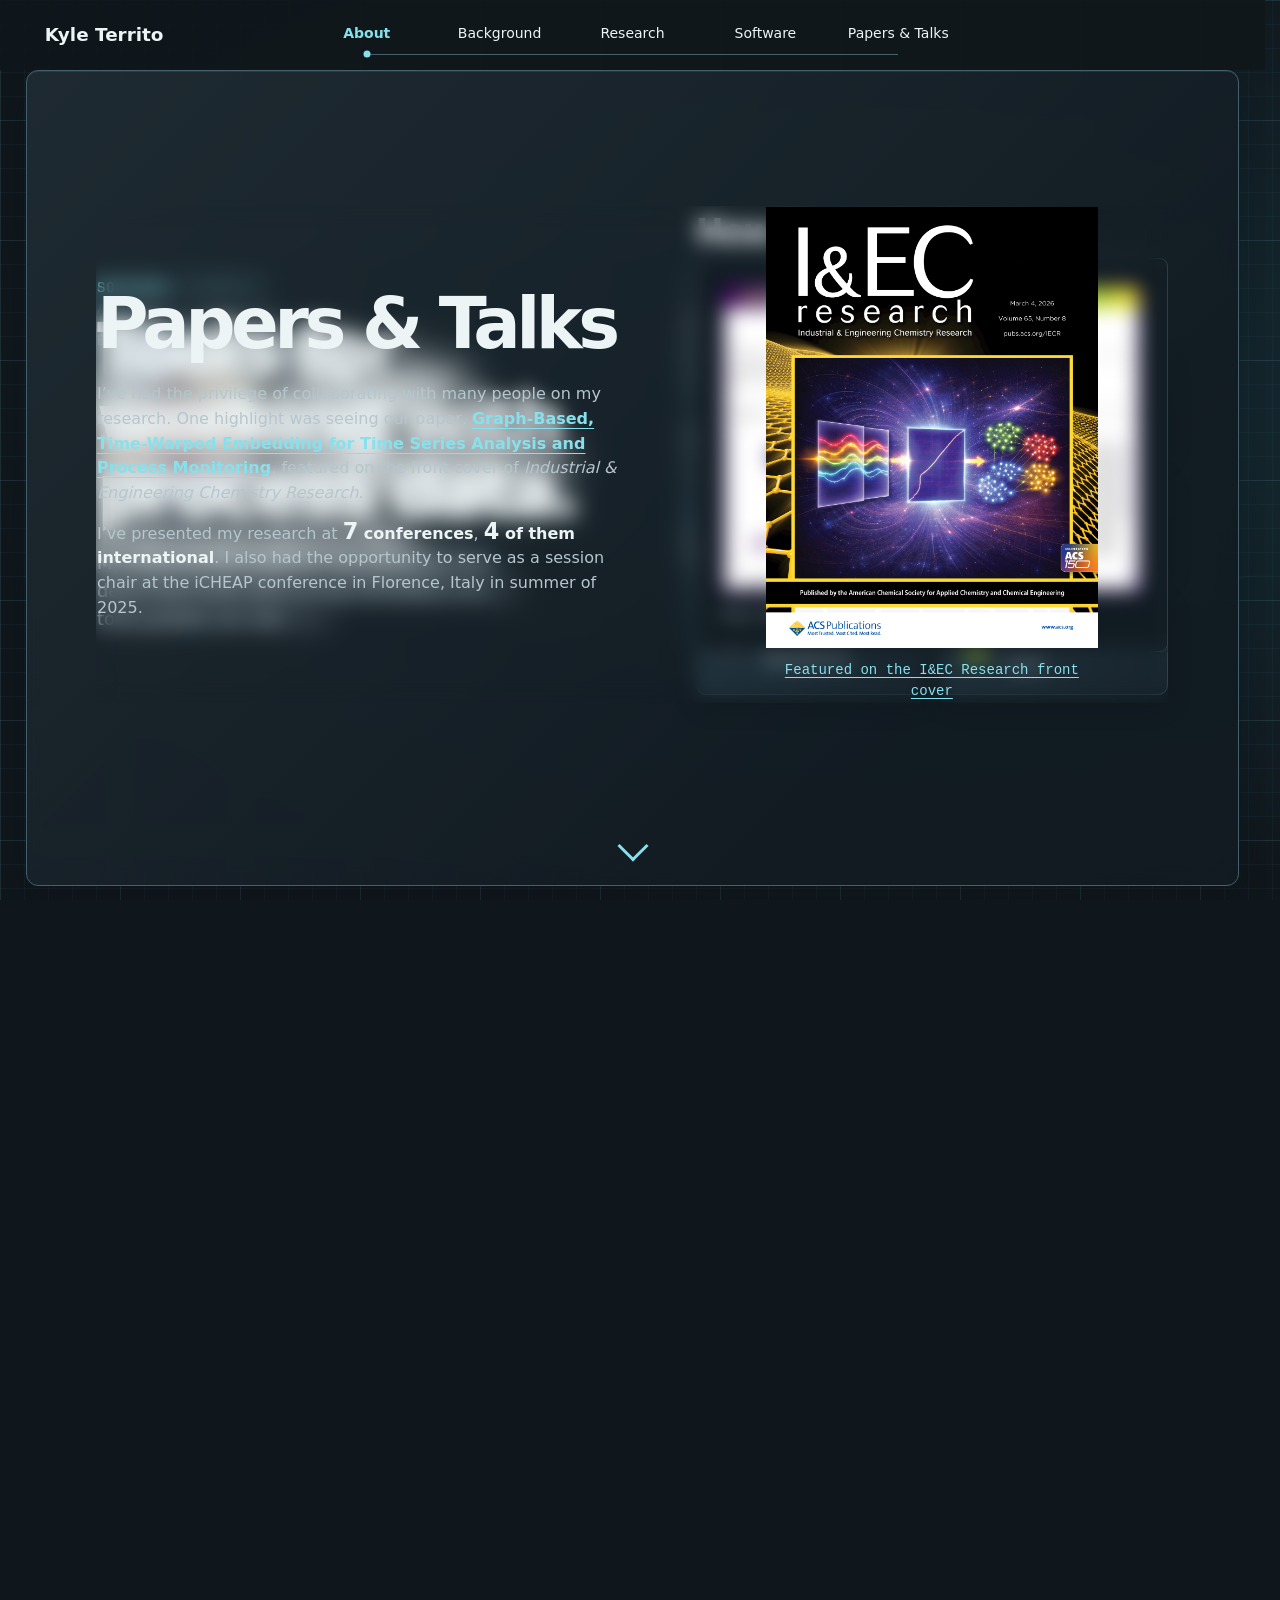
==== commit eeeddda4: "mobile rework" ====
--- a/index.html
+++ b/index.html
@@ -31,7 +31,7 @@
             <p class="label">About</p>
             <div class="about-identity">
               <figure class="portrait"><img src="assets/IMG_9887.JPG" width="2160" height="2700" alt="Portrait of Kyle Territo"></figure>
-              <h1 id="about-title">Kyle<br>Territo</h1>
+              <h1 id="about-title">Kyle <br>Territo</h1>
             </div>
             <p class="intro">I’m Kyle. I’m a chemical engineering PhD student at LSU, and I ran a lawn care business while I was in school.</p>
           </div>
@@ -129,6 +129,7 @@
         <a class="detail-toggle" href="details/research.html#publications" data-detail="scholarship-details" aria-label="Open Publications and Presentations details" title="Open Publications and Presentations details"><span class="chevron" aria-hidden="true"></span></a>
       </section>
     </div>
+    <p class="swipe-hint">Swipe left or right to explore</p>
   </main>
   <dialog class="detail-panel" aria-labelledby="about-detail-title">
     <div class="panel-bar">
--- a/assets/portfolio/styles.css
+++ b/assets/portfolio/styles.css
@@ -40,6 +40,7 @@
 .section-nav a:hover { text-decoration: underline; }
 .section-nav a[aria-current] { color: var(--accent); font-weight: 650; }
 .track { display: none; position: absolute; inset: auto 10% 0; background: var(--line); height: 1px; pointer-events: none; }
+.swipe-hint { display: none; }
 .enhanced .track { display: block; }
 .track::after { content: ""; position: absolute; top: 50%; left: var(--progress, 0%); translate: -50% -50%; width: 7px; height: 7px; border-radius: 50%; background: var(--accent); }
 .scene { position: relative; margin: 0 clamp(10px, 2vw, 34px) 14px; padding: clamp(24px, 5.5vw, 104px); padding-bottom: max(70px, 5.5vw); color: var(--ink); scroll-margin-top: calc(var(--header-height) + 8px); display: grid; align-items: center; min-height: calc(85svh - var(--header-height)); }
@@ -262,8 +263,34 @@
   min-height: 0;
   transform-origin: center;
 }
-.detail-panel:not(.reading-details) .panel-bar,
+.detail-panel:not(.reading-details, .static-details) .panel-bar,
 .detail-panel:not(.reading-details) .vertical-progress { visibility: hidden; }
+.detail-panel.static-details {
+  inset: 0;
+  width: 100%;
+  height: 100dvh;
+  background: var(--paper);
+}
+.static-details .panel-bar {
+  position: relative;
+  inset: auto;
+  align-self: stretch;
+  display: flex;
+  justify-content: flex-end;
+  padding: max(.65rem, env(safe-area-inset-top)) 1rem .65rem;
+  border-bottom: 1px solid var(--line);
+  visibility: visible;
+}
+.static-details .panel-content { scrollbar-width: auto; }
+.static-details .vertical-progress, .static-details .vertical-tail { display: none; }
+.static-details .vertical-stage, .static-details .vertical-camera { position: static; height: auto; }
+.static-details .vertical-camera article {
+  position: relative;
+  min-height: 0;
+  border: 0;
+  background: none;
+  padding-bottom: max(2rem, env(safe-area-inset-bottom));
+}
 .vertical-camera article {
   position: absolute;
   inset: 0 0 auto;
@@ -310,7 +337,62 @@
   .section-nav a { padding: 4px 2px; }
 }
 @media (max-width: 760px) {
-  .section-nav a { font-size: .75rem; }
-  .composition { grid-template-columns: 1fr; }
+  .section-nav a { font-size: .75rem; min-height: 32px; display: grid; place-items: center; }
+  .section-nav .track { display: block; }
+  .stage .camera {
+    position: relative;
+    display: grid;
+    grid-auto-flow: column;
+    grid-auto-columns: 100%;
+    gap: 12px;
+    height: calc(100svh - var(--header-height) - 34px);
+    min-height: 200px;
+    padding-inline: 12px;
+    overflow: auto hidden;
+    overscroll-behavior-x: contain;
+    scroll-padding-inline: 12px;
+    scroll-snap-type: x mandatory;
+    scrollbar-width: none;
+  }
+  .stage .scene {
+    display: flex;
+    flex-direction: column;
+    align-items: stretch;
+    min-height: 0;
+    margin: 0;
+    padding: clamp(16px, 4vw, 26px);
+    overflow: hidden auto;
+    overscroll-behavior-y: contain;
+    scroll-snap-align: start;
+    scroll-snap-stop: always;
+  }
+  .stage .composition { margin-block: auto; }
+  .stage .scene > .detail-toggle {
+    position: static;
+    translate: none;
+    flex: none;
+    height: 44px;
+    margin: .55rem auto 0;
+  }
+  .swipe-hint { display: block; margin: 0; padding: .45rem .75rem; text-align: center; font-size: .75rem; color: var(--muted); }
+  @media (prefers-reduced-motion: no-preference) {
+    .stage .composition { scale: var(--swipe-scale, 1); }
+  }
+  :root:not(.enhanced) .stage .scene { cursor: auto; }
+  .composition { grid-template-columns: 1fr; gap: 20px; }
+  .about-identity { flex-wrap: nowrap; }
+  .portrait { width: clamp(72px, 22vw, 105px); }
+  .about h1 br { display: none; }
+  .about-contact > p { margin-bottom: .8rem; }
+  .contact-links { grid-template-columns: repeat(2, minmax(0, 1fr)); gap: 8px; }
+  .contact-tile { grid-template-columns: 29px minmax(0, 1fr); column-gap: 7px; padding: 8px; }
+  .contact-icon { width: 29px; height: 29px; }
+  .contact-name { font-size: .875rem; }
+  .contact-destination { font-size: .75rem; }
+  .detail-panel { overscroll-behavior: contain; }
   .cover { justify-self: start; }
 }
+@media (max-width: 345px) {
+  .contact-tile { grid-template-columns: minmax(0, 1fr); }
+  .contact-icon { grid-row: auto; justify-self: start; margin-bottom: .3rem; }
+}
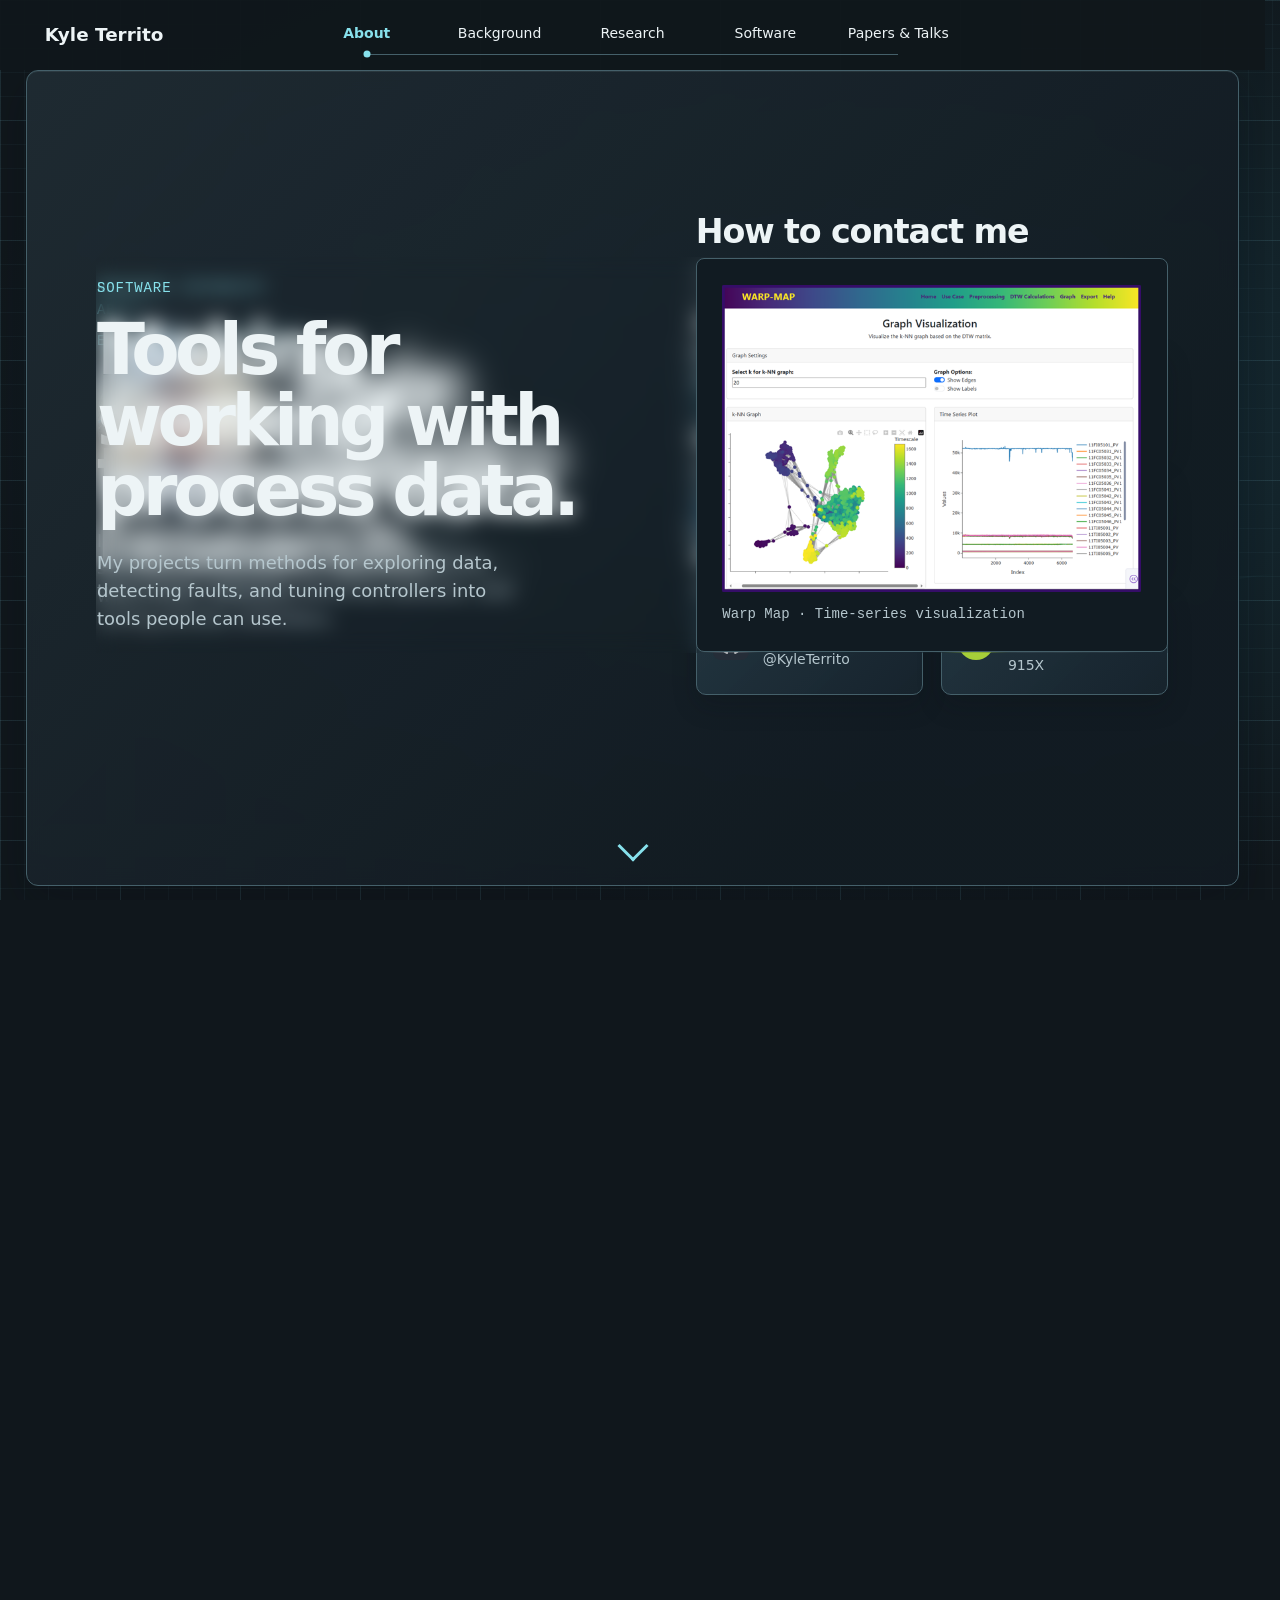
==== commit da0fb3dc: "mobile upgrade" ====
--- a/index.html
+++ b/index.html
@@ -129,7 +129,7 @@
         <a class="detail-toggle" href="details/research.html#publications" data-detail="scholarship-details" aria-label="Open Publications and Presentations details" title="Open Publications and Presentations details"><span class="chevron" aria-hidden="true"></span></a>
       </section>
     </div>
-    <p class="swipe-hint">Swipe left or right to explore</p>
+    <p class="swipe-hint">Swipe sideways to browse · Swipe up for details</p>
   </main>
   <dialog class="detail-panel" aria-labelledby="about-detail-title">
     <div class="panel-bar">
--- a/assets/portfolio/styles.css
+++ b/assets/portfolio/styles.css
@@ -303,12 +303,12 @@
 }
 .vertical-camera article > * { max-width: 64rem; margin-inline: auto; }
 .vertical-tail { height: var(--reading-tail); }
-.vertical-camera article h2 { font-size: clamp(2.5rem, 6vw, 5rem); color: var(--accent); }
-.vertical-camera article h3 { font-size: clamp(1.25rem, 3vw, 1.75rem); margin: 2rem 0 .5rem; }
-.vertical-camera article ul { padding-inline-start: 1.35rem; }
-.vertical-camera article li + li { margin-top: 1rem; }
-.vertical-camera article img { max-height: 420px; object-fit: contain; }
-.vertical-camera article #publications { scroll-margin-top: 1rem; }
+:is(.vertical-camera article, .inline-details) h2 { font-size: clamp(2.5rem, 6vw, 5rem); color: var(--accent); }
+:is(.vertical-camera article, .inline-details) h3 { font-size: clamp(1.25rem, 3vw, 1.75rem); margin: 2rem 0 .5rem; }
+:is(.vertical-camera article, .inline-details) ul { padding-inline-start: 1.35rem; }
+:is(.vertical-camera article, .inline-details) li + li { margin-top: 1rem; }
+:is(.vertical-camera article, .inline-details) img { max-height: 420px; object-fit: contain; }
+:is(.vertical-camera article, .inline-details) #publications { scroll-margin-top: 1rem; }
 .scholarship-year { margin-block: 1.25rem 1.75rem; }
 .scholarship-year-label { margin: 0 0 .55rem; color: var(--accent); font: 600 .875rem/1.4 ui-monospace, Consolas, monospace; }
 .scholarship-year .scholarship-list { display: grid; gap: .7rem; list-style: none; margin: 0; padding: 0; }
@@ -366,13 +366,21 @@
     scroll-snap-align: start;
     scroll-snap-stop: always;
   }
-  .stage .composition { margin-block: auto; }
+  .stage .composition { align-content: center; min-height: max(0px, calc(100svh - var(--header-height) - 150px)); }
   .stage .scene > .detail-toggle {
     position: static;
     translate: none;
     flex: none;
     height: 44px;
     margin: .55rem auto 0;
+  }
+  .inline-details {
+    flex: none;
+    min-width: 0;
+    margin-top: .8rem;
+    padding-top: 1.35rem;
+    border-top: 1px solid var(--line);
+    overflow-wrap: anywhere;
   }
   .swipe-hint { display: block; margin: 0; padding: .45rem .75rem; text-align: center; font-size: .75rem; color: var(--muted); }
   @media (prefers-reduced-motion: no-preference) {
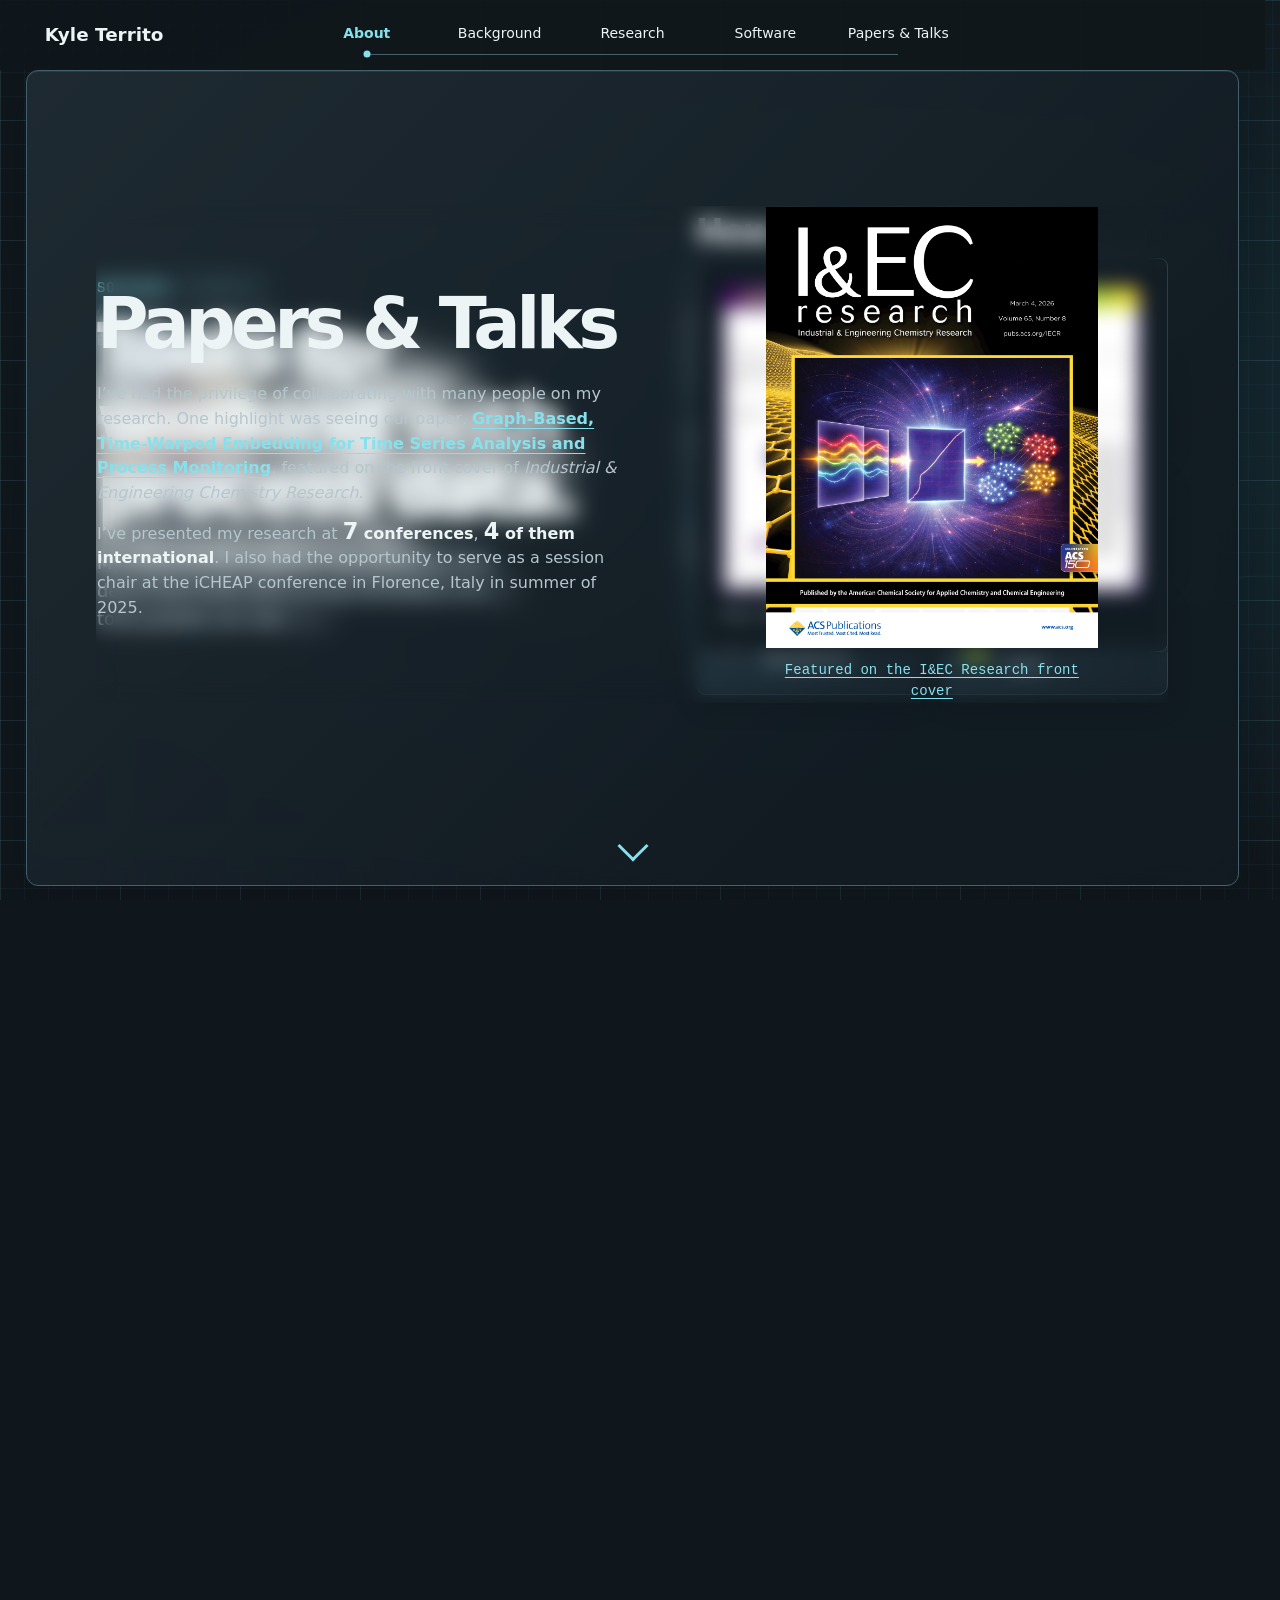
==== commit 4a3919e8: "mobile improvement" ====
--- a/index.html
+++ b/index.html
@@ -5,9 +5,9 @@
   <meta name="viewport" content="width=device-width, initial-scale=1">
   <meta name="description" content="Kyle Territo, chemical engineering PhD researcher at LSU. Research, software, and experience in process monitoring and control.">
   <title>Kyle Territo · Chemical Engineering</title>
-  <link rel="stylesheet" href="assets/portfolio/styles.css">
-  <script src="assets/portfolio/motion.js" defer></script>
-  <script src="assets/portfolio/details.js" defer></script>
+  <link rel="stylesheet" href="assets/portfolio/styles.css?v=mobile-swipe">
+  <script src="assets/portfolio/motion.js?v=mobile-swipe" defer></script>
+  <script src="assets/portfolio/details.js?v=mobile-swipe" defer></script>
 </head>
 <body>
   <div class="drafting-grid" aria-hidden="true"><canvas class="signal"></canvas></div>
@@ -73,6 +73,12 @@
           </section>
         </div>
         <a class="detail-toggle" href="details/about.html" data-detail="about-details" aria-label="Open About details" title="Open About details"><span class="chevron" aria-hidden="true"></span></a>
+      <article id="about-details" data-scene="about" class="inline-details">
+    <h2 id="about-detail-title" data-detail-heading tabindex="-1">About me</h2>
+    <p class="intro">I’m Kyle Territo, a chemical engineering PhD student at Louisiana State University.</p>
+    <p>I ran a lawn care and landscaping business while I was in school. Working with customers and making the day-to-day decisions taught me to take responsibility for the results of my work.</p>
+    <p><a href="details/experience.html" data-detail="experience-details">See my education and experience</a></p>
+        </article>
       </section>
       <section class="scene experience" id="experience" aria-labelledby="experience-title">
         <div class="composition">
@@ -87,86 +93,7 @@
           </dl>
         </div>
         <a class="detail-toggle" href="details/experience.html" data-detail="experience-details" aria-label="Open Education and Experience details" title="Open Experience details"><span class="chevron" aria-hidden="true"></span></a>
-      </section>
-      <section class="scene research" id="research" aria-labelledby="research-title">
-        <div class="composition">
-          <div>
-            <p class="label">Research Interests</p>
-            <h2 id="research-title">Making sense of process data.</h2>
-            <p class="intro">I work on methods for comparing industrial time series, detecting abnormal behavior, and tuning process controllers.</p>
-          </div>
-          <dl class="experience-list">
-            <div><dt>Process monitoring</dt><dd>How can we recognize when a process starts behaving differently?</dd></div>
-            <div><dt>Time-series analysis</dt><dd>How can we compare similar patterns that unfold at different speeds?</dd></div>
-            <div><dt>Process control</dt><dd>How can data help us tune a controller?</dd></div>
-          </dl>
-        </div>
-        <a class="detail-toggle" href="details/research.html" data-detail="research-details" aria-label="Open Research details" title="Open Research details"><span class="chevron" aria-hidden="true"></span></a>
-      </section>
-      <section class="scene software" id="software" aria-labelledby="software-title">
-        <div class="composition">
-          <div>
-            <p class="label">Software</p>
-            <h2 id="software-title">Tools for working with process data.</h2>
-            <p class="intro">My projects turn methods for exploring data, detecting faults, and tuning controllers into tools people can use.</p>
-          </div>
-          <figure class="feature project"><img src="assets/software/warp-map-6.png" alt="Warp Map software preview"><figcaption>Warp Map · Time-series visualization</figcaption></figure>
-        </div>
-        <a class="detail-toggle" href="details/software.html" data-detail="software-details" aria-label="Open Software details" title="Open Software details"><span class="chevron" aria-hidden="true"></span></a>
-      </section>
-      <section class="scene research" id="scholarship" aria-labelledby="scholarship-title">
-        <div class="composition">
-          <div>
-            <h2 id="scholarship-title">Papers &amp; Talks</h2>
-            <p class="intro papers-summary">I’ve had the privilege of collaborating with many people on my research. One highlight was seeing our paper, <a href="https://doi.org/10.1021/acs.iecr.5c05160"><strong>Graph-Based, Time-Warped Embedding for Time Series Analysis and Process Monitoring</strong></a>, featured on the front cover of <em>Industrial &amp; Engineering Chemistry Research</em>.</p>
-            <p class="intro papers-summary conference-summary">I’ve presented my research at <strong><span class="conference-count">7</span> conferences</strong>, <strong><span class="conference-count">4</span> of them international</strong>. I also had the opportunity to serve as a session chair at the iCHEAP conference in Florence, Italy in summer of 2025.</p>
-          </div>
-          <figure class="feature cover">
-            <img src="assets/iecred.2026.65.issue-8.xlargecover.jpg" alt="Front cover of Industrial &amp; Engineering Chemistry Research, volume 65, issue 8">
-            <figcaption><a class="cover-credit" href="https://doi.org/10.1021/acs.iecr.5c05160">Featured on the I&amp;EC Research front cover</a></figcaption>
-          </figure>
-        </div>
-        <a class="detail-toggle" href="details/research.html#publications" data-detail="scholarship-details" aria-label="Open Publications and Presentations details" title="Open Publications and Presentations details"><span class="chevron" aria-hidden="true"></span></a>
-      </section>
-    </div>
-    <p class="swipe-hint">Swipe sideways to browse · Swipe up for details</p>
-  </main>
-  <dialog class="detail-panel" aria-labelledby="about-detail-title">
-    <div class="panel-bar">
-      <button type="button" class="button detail-toggle close-panel" aria-label="Close details" title="Close details" autofocus>Close details <span class="chevron" aria-hidden="true"></span></button>
-    </div>
-    <div class="vertical-progress" aria-hidden="true"></div>
-    <div class="panel-content" tabindex="0" aria-label="Scroll to read details">
-      <div class="vertical-stage"><div class="vertical-camera">
-      <article id="about-details" data-scene="about" hidden>
-    <h2 id="about-detail-title" data-detail-heading tabindex="-1">About me</h2>
-    <p class="intro">I’m Kyle Territo, a chemical engineering PhD student at Louisiana State University.</p>
-    <p>I ran a lawn care and landscaping business while I was in school. Working with customers and making the day-to-day decisions taught me to take responsibility for the results of my work.</p>
-    <p><a href="details/experience.html" data-detail="experience-details">See my education and experience</a></p>
-        </article>
-      <article id="research-details" data-scene="research" hidden>
-    <h2 id="research-detail-title" data-detail-heading tabindex="-1">Research</h2>
-    <p class="intro">My work spans time-series analysis, fault detection, and data-driven process control.</p>
-    <h3>Time-series alignment</h3>
-    <p>Industrial processes can exhibit similar patterns at different speeds. My work with J. A. Romagnoli explores graph-based time-warped embeddings to compare those patterns for process monitoring.</p>
-    <h3>Fault diagnosis</h3>
-    <p>I’m interested in recognizing when a process shifts away from normal operation and using data to help identify possible causes.</p>
-    <h3>Process control</h3>
-    <p>I study data-driven approaches to tuning PID controllers.</p>
-    <p><a href="details/research.html#publications" data-detail="publications">See related publications</a></p>
-        </article>
-      <article id="software-details" data-scene="software" hidden>
-    <h2 id="software-detail-title" data-detail-heading tabindex="-1">Software</h2>
-    <h3>Warp Map</h3>
-    <p>A visual tool for exploring time-series alignment.</p>
-    <img src="assets/software/warp-map-6.png" alt="Warp Map software preview">
-    <h3>GeauxTune</h3>
-    <p>A software project focused on controller tuning.</p>
-    <img src="assets/software/geaux-tune-4.png" alt="GeauxTune software preview" loading="lazy">
-    <h3>FASTMAN-JMP</h3>
-    <p>A JMP tool for data exploration, model building, and fault detection analysis.</p>
-        </article>
-      <article id="experience-details" data-scene="experience" hidden>
+      <article id="experience-details" data-scene="experience" class="inline-details">
     <h2 id="experience-detail-title" data-detail-heading tabindex="-1">Education &amp; Experience</h2>
     <section class="resume-section resume-section--with-photo" aria-labelledby="education-title">
       <h3 class="resume-section-title" id="education-title">Education</h3>
@@ -236,7 +163,69 @@
       </ul>
     </section>
         </article>
-      <article id="scholarship-details" data-scene="scholarship" hidden>
+      </section>
+      <section class="scene research" id="research" aria-labelledby="research-title">
+        <div class="composition">
+          <div>
+            <p class="label">Research Interests</p>
+            <h2 id="research-title">Making sense of process data.</h2>
+            <p class="intro">I work on methods for comparing industrial time series, detecting abnormal behavior, and tuning process controllers.</p>
+          </div>
+          <dl class="experience-list">
+            <div><dt>Process monitoring</dt><dd>How can we recognize when a process starts behaving differently?</dd></div>
+            <div><dt>Time-series analysis</dt><dd>How can we compare similar patterns that unfold at different speeds?</dd></div>
+            <div><dt>Process control</dt><dd>How can data help us tune a controller?</dd></div>
+          </dl>
+        </div>
+        <a class="detail-toggle" href="details/research.html" data-detail="research-details" aria-label="Open Research details" title="Open Research details"><span class="chevron" aria-hidden="true"></span></a>
+      <article id="research-details" data-scene="research" class="inline-details">
+    <h2 id="research-detail-title" data-detail-heading tabindex="-1">Research</h2>
+    <p class="intro">My work spans time-series analysis, fault detection, and data-driven process control.</p>
+    <h3>Time-series alignment</h3>
+    <p>Industrial processes can exhibit similar patterns at different speeds. My work with J. A. Romagnoli explores graph-based time-warped embeddings to compare those patterns for process monitoring.</p>
+    <h3>Fault diagnosis</h3>
+    <p>I’m interested in recognizing when a process shifts away from normal operation and using data to help identify possible causes.</p>
+    <h3>Process control</h3>
+    <p>I study data-driven approaches to tuning PID controllers.</p>
+    <p><a href="details/research.html#publications" data-detail="publications">See related publications</a></p>
+        </article>
+      </section>
+      <section class="scene software" id="software" aria-labelledby="software-title">
+        <div class="composition">
+          <div>
+            <p class="label">Software</p>
+            <h2 id="software-title">Tools for working with process data.</h2>
+            <p class="intro">My projects turn methods for exploring data, detecting faults, and tuning controllers into tools people can use.</p>
+          </div>
+          <figure class="feature project"><img src="assets/software/warp-map-6.png" alt="Warp Map software preview"><figcaption>Warp Map · Time-series visualization</figcaption></figure>
+        </div>
+        <a class="detail-toggle" href="details/software.html" data-detail="software-details" aria-label="Open Software details" title="Open Software details"><span class="chevron" aria-hidden="true"></span></a>
+      <article id="software-details" data-scene="software" class="inline-details">
+    <h2 id="software-detail-title" data-detail-heading tabindex="-1">Software</h2>
+    <h3>Warp Map</h3>
+    <p>A visual tool for exploring time-series alignment.</p>
+    <img src="assets/software/warp-map-6.png" alt="Warp Map software preview">
+    <h3>GeauxTune</h3>
+    <p>A software project focused on controller tuning.</p>
+    <img src="assets/software/geaux-tune-4.png" alt="GeauxTune software preview" loading="lazy">
+    <h3>FASTMAN-JMP</h3>
+    <p>A JMP tool for data exploration, model building, and fault detection analysis.</p>
+        </article>
+      </section>
+      <section class="scene research" id="scholarship" aria-labelledby="scholarship-title">
+        <div class="composition">
+          <div>
+            <h2 id="scholarship-title">Papers &amp; Talks</h2>
+            <p class="intro papers-summary">I’ve had the privilege of collaborating with many people on my research. One highlight was seeing our paper, <a href="https://doi.org/10.1021/acs.iecr.5c05160"><strong>Graph-Based, Time-Warped Embedding for Time Series Analysis and Process Monitoring</strong></a>, featured on the front cover of <em>Industrial &amp; Engineering Chemistry Research</em>.</p>
+            <p class="intro papers-summary conference-summary">I’ve presented my research at <strong><span class="conference-count">7</span> conferences</strong>, <strong><span class="conference-count">4</span> of them international</strong>. I also had the opportunity to serve as a session chair at the iCHEAP conference in Florence, Italy in summer of 2025.</p>
+          </div>
+          <figure class="feature cover">
+            <img src="assets/iecred.2026.65.issue-8.xlargecover.jpg" alt="Front cover of Industrial &amp; Engineering Chemistry Research, volume 65, issue 8">
+            <figcaption><a class="cover-credit" href="https://doi.org/10.1021/acs.iecr.5c05160">Featured on the I&amp;EC Research front cover</a></figcaption>
+          </figure>
+        </div>
+        <a class="detail-toggle" href="details/research.html#publications" data-detail="scholarship-details" aria-label="Open Publications and Presentations details" title="Open Publications and Presentations details"><span class="chevron" aria-hidden="true"></span></a>
+      <article id="scholarship-details" data-scene="scholarship" class="inline-details">
     <h2 id="scholarship-detail-title" data-detail-heading tabindex="-1">Papers &amp; Talks</h2>
     <h3 id="publications" tabindex="-1">Publications</h3>
     <section class="scholarship-year" aria-label="2026">
@@ -396,6 +385,17 @@
       </ul>
     </section>
       </article>
+      </section>
+    </div>
+    <p class="swipe-hint">Swipe sideways to browse · Swipe up for details</p>
+  </main>
+  <dialog class="detail-panel" aria-labelledby="about-detail-title">
+    <div class="panel-bar">
+      <button type="button" class="button detail-toggle close-panel" aria-label="Close details" title="Close details" autofocus>Close details <span class="chevron" aria-hidden="true"></span></button>
+    </div>
+    <div class="vertical-progress" aria-hidden="true"></div>
+    <div class="panel-content" tabindex="0" aria-label="Scroll to read details">
+      <div class="vertical-stage"><div class="vertical-camera">
       </div></div>
       <div class="vertical-tail" aria-hidden="true"></div>
     </div>
--- a/assets/portfolio/styles.css
+++ b/assets/portfolio/styles.css
@@ -336,16 +336,20 @@
   .bar:not(.detail-bar) .section-nav { order: 3; grid-column: 1 / -1; }
   .section-nav a { padding: 4px 2px; }
 }
+@media (min-width: 761px) {
+  .stage .inline-details { display: none; }
+}
 @media (max-width: 760px) {
   .section-nav a { font-size: .75rem; min-height: 32px; display: grid; place-items: center; }
   .section-nav .track { display: block; }
+  .stage { padding-top: 16px; }
   .stage .camera {
     position: relative;
     display: grid;
     grid-auto-flow: column;
     grid-auto-columns: 100%;
     gap: 12px;
-    height: calc(100svh - var(--header-height) - 34px);
+    height: calc(100svh - var(--header-height) - 50px);
     min-height: 200px;
     padding-inline: 12px;
     overflow: auto hidden;
@@ -366,7 +370,7 @@
     scroll-snap-align: start;
     scroll-snap-stop: always;
   }
-  .stage .composition { align-content: center; min-height: max(0px, calc(100svh - var(--header-height) - 150px)); }
+  .stage .composition { align-content: center; min-height: max(0px, calc(100svh - var(--header-height) - 166px)); }
   .stage .scene > .detail-toggle {
     position: static;
     translate: none;
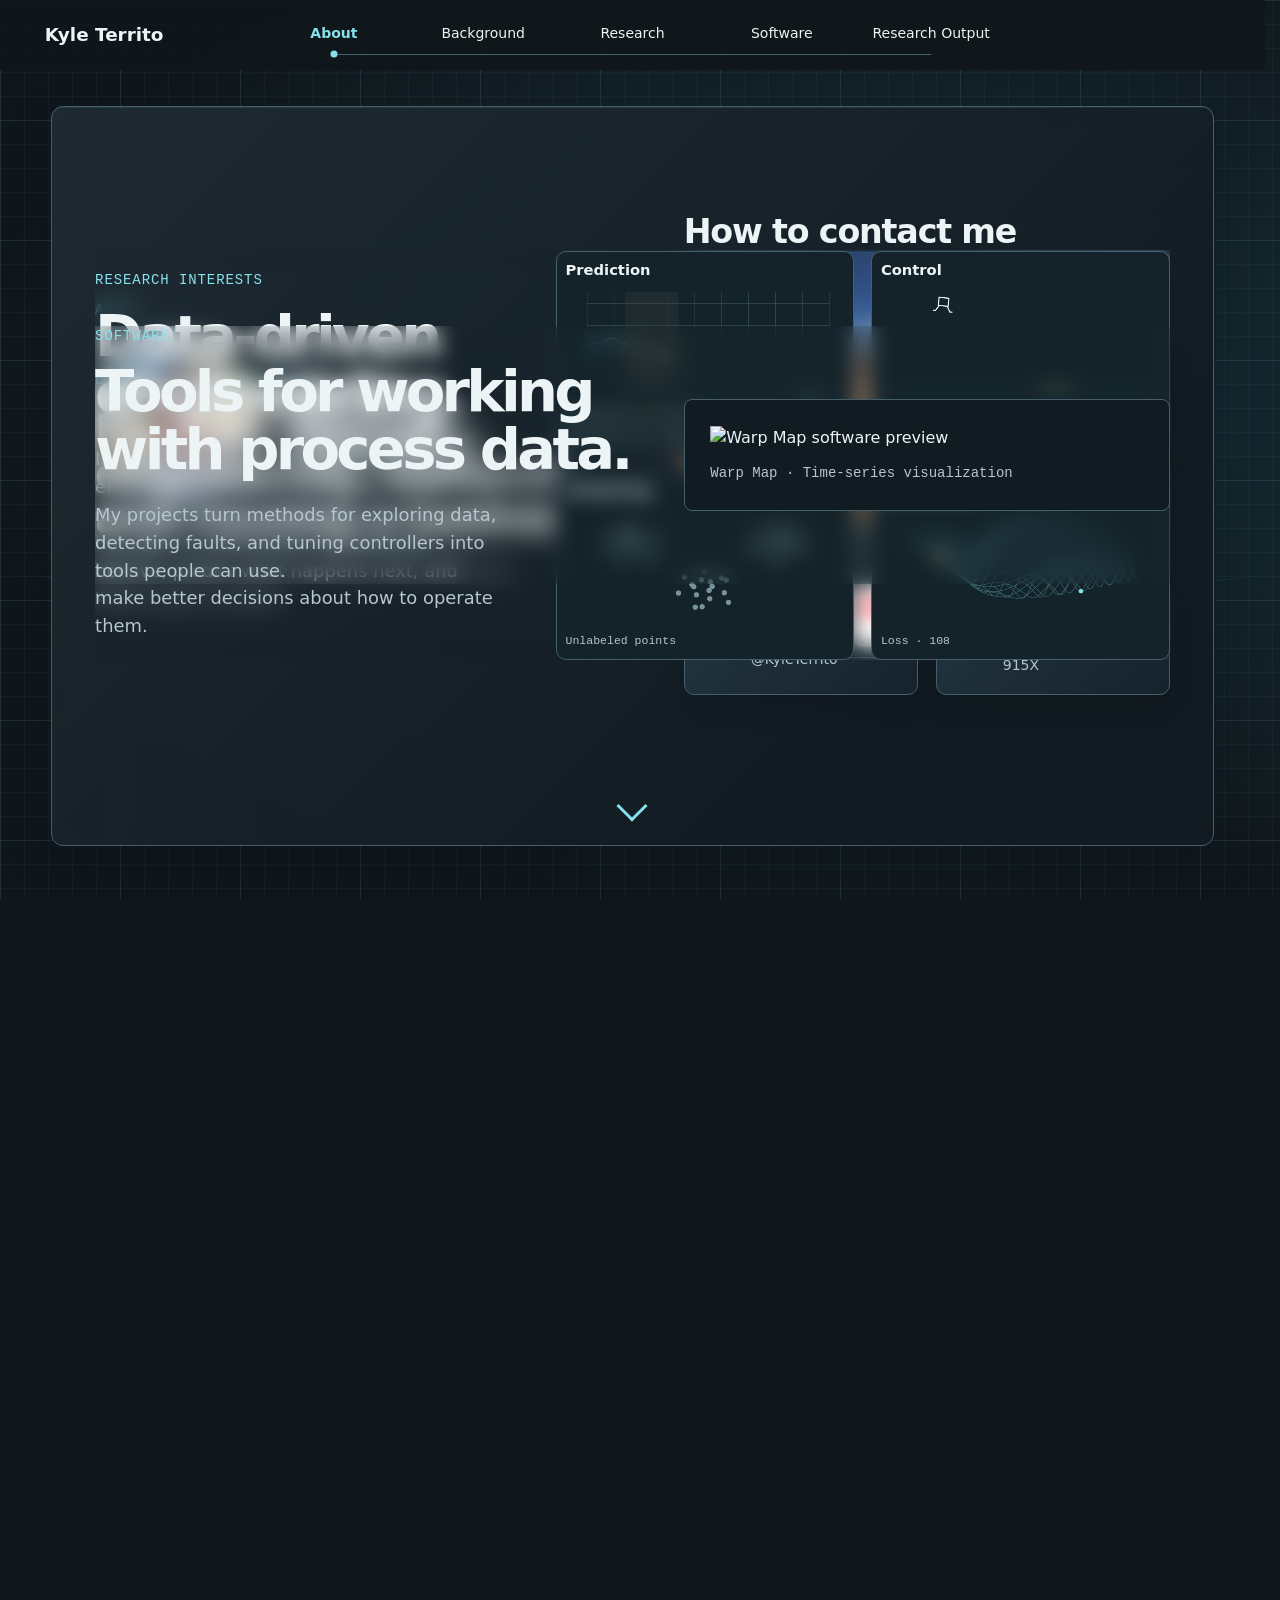
==== commit 29f25cba: "updated content" ====
--- a/index.html
+++ b/index.html
@@ -5,9 +5,11 @@
   <meta name="viewport" content="width=device-width, initial-scale=1">
   <meta name="description" content="Kyle Territo, chemical engineering PhD researcher at LSU. Research, software, and experience in process monitoring and control.">
   <title>Kyle Territo · Chemical Engineering</title>
-  <link rel="stylesheet" href="assets/portfolio/styles.css?v=mobile-swipe">
-  <script src="assets/portfolio/motion.js?v=mobile-swipe" defer></script>
-  <script src="assets/portfolio/details.js?v=mobile-swipe" defer></script>
+  <link rel="stylesheet" href="assets/portfolio/styles.css?v=warp-map-figures">
+  <script src="assets/portfolio/research-demos.js?v=rosenbrock-surface" defer></script>
+  <script src="assets/portfolio/about-gallery.js?v=photo-dots" defer></script>
+  <script src="assets/portfolio/motion.js?v=about-focus" defer></script>
+  <script src="assets/portfolio/details.js?v=background-ticker" defer></script>
 </head>
 <body>
   <div class="drafting-grid" aria-hidden="true"><canvas class="signal"></canvas></div>
@@ -19,99 +21,161 @@
       <a href="#experience" aria-label="Education and Experience">Background</a>
       <a href="#research" aria-label="Research Interests">Research</a>
       <a href="#software">Software</a>
-      <a href="#scholarship" aria-label="Publications and Presentations">Papers &amp; Talks</a>
+      <a href="#scholarship">Research Output</a>
       <span class="track" aria-hidden="true"></span>
     </nav>
   </header>
   <main class="stage">
     <div class="camera">
-      <section class="scene about" id="about" aria-labelledby="about-title" tabindex="-1">
-        <div class="composition">
-          <div>
-            <p class="label">About</p>
-            <div class="about-identity">
-              <figure class="portrait"><img src="assets/IMG_9887.JPG" width="2160" height="2700" alt="Portrait of Kyle Territo"></figure>
-              <h1 id="about-title">Kyle <br>Territo</h1>
-            </div>
-            <p class="intro">I’m Kyle. I’m a chemical engineering PhD student at LSU, and I ran a lawn care business while I was in school.</p>
-          </div>
-          <section class="about-contact" id="contact" aria-labelledby="contact-title">
-            <h2 id="contact-title">How to contact me</h2>
-            <p>If you’d like to talk about my research, ask about one of my software projects, or just say hello, I’d be happy to hear from you. Email is the best way to reach me.</p>
-            <div class="contact-links">
-              <a class="contact-tile" href="mailto:kyleterrito0713@gmail.com">
-                <span class="contact-icon utility-mark" aria-hidden="true"><span class="envelope"></span></span>
-                <span class="contact-name">Email</span>
-                <span class="contact-destination">kyleterrito0713@gmail.com</span>
-              </a>
-              <a class="contact-tile" href="tel:+12253806023">
-                <span class="contact-icon utility-mark" aria-hidden="true"><span class="phone-mark"></span></span>
-                <span class="contact-name">Phone</span>
-                <span class="contact-destination">(225) 380-6023</span>
-              </a>
-              <a class="contact-tile" href="https://www.linkedin.com/in/kyle-territo/">
-                <span class="contact-icon linkedin-mark" aria-hidden="true">in</span>
-                <span class="contact-name">LinkedIn</span>
-                <span class="contact-destination">Kyle Territo</span>
-              </a>
-              <a class="contact-tile" href="https://www.instagram.com/kyleterrito/">
-                <span class="contact-icon instagram-mark" aria-hidden="true"></span>
-                <span class="contact-name">Instagram</span>
-                <span class="contact-destination">@kyleterrito</span>
-              </a>
-              <a class="contact-tile" href="https://github.com/KyleTerrito">
-                <span class="contact-icon github-mark" aria-hidden="true"><img src="assets/github-invertocat-white.png" width="24" height="24" alt=""></span>
-                <span class="contact-name">GitHub</span>
-                <span class="contact-destination">@KyleTerrito</span>
-              </a>
-              <a class="contact-tile" href="https://orcid.org/0009-0002-1133-915X">
-                <span class="contact-icon orcid-mark" aria-hidden="true">iD</span>
-                <span class="contact-name">ORCID</span>
-                <span class="contact-destination">0009-0002-1133-915X</span>
-              </a>
-            </div>
-          </section>
-        </div>
-        <a class="detail-toggle" href="details/about.html" data-detail="about-details" aria-label="Open About details" title="Open About details"><span class="chevron" aria-hidden="true"></span></a>
+      <section class="scene about" id="about" aria-labelledby="about-title">
+        <div class="scene-overview">
+          <div class="composition">
+            <div>
+              <p class="label">About</p>
+              <div class="about-identity">
+                <figure class="portrait"><img src="assets/About/IMG_9887.JPG" width="2160" height="2700" alt="Portrait of Kyle Territo"></figure>
+              <h1 id="about-title" tabindex="-1">Kyle <br>Territo</h1>
+              </div>
+              <p class="intro">I’m Kyle. I’m a chemical engineering PhD student at LSU, and I ran a lawn care business while I was in school.</p>
+            </div>
+            <section class="about-contact" id="contact" aria-labelledby="contact-title">
+              <h2 id="contact-title">How to contact me</h2>
+              <p>If you’d like to talk about my research, ask about one of my software projects, or just say hello, I’d be happy to hear from you. Email is the best way to reach me.</p>
+              <div class="contact-links">
+                <a class="contact-tile" href="mailto:kyleterrito0713@gmail.com">
+                  <span class="contact-icon utility-mark" aria-hidden="true"><span class="envelope"></span></span>
+                  <span class="contact-name">Email</span>
+                  <span class="contact-destination">kyleterrito0713@gmail.com</span>
+                </a>
+                <a class="contact-tile" href="tel:+12253806023">
+                  <span class="contact-icon utility-mark" aria-hidden="true"><span class="phone-mark"></span></span>
+                  <span class="contact-name">Phone</span>
+                  <span class="contact-destination">(225) 380-6023</span>
+                </a>
+                <a class="contact-tile" href="https://www.linkedin.com/in/kyle-territo/">
+                  <img class="contact-icon" src="assets/About/linkedin-logo.png" width="36" height="36" alt="">
+                  <span class="contact-name">LinkedIn</span>
+                  <span class="contact-destination">Kyle Territo</span>
+                </a>
+                <a class="contact-tile" href="https://www.instagram.com/kyleterrito/">
+                  <img class="contact-icon" src="assets/About/instagram-logo.png" width="36" height="36" alt="">
+                  <span class="contact-name">Instagram</span>
+                  <span class="contact-destination">@kyleterrito</span>
+                </a>
+                <a class="contact-tile" href="https://github.com/KyleTerrito">
+                  <span class="contact-icon github-mark" aria-hidden="true"><img src="assets/About/github-invertocat-white.png" width="24" height="24" alt=""></span>
+                  <span class="contact-name">GitHub</span>
+                  <span class="contact-destination">@KyleTerrito</span>
+                </a>
+                <a class="contact-tile" href="https://orcid.org/0009-0002-1133-915X">
+                  <img class="contact-icon" src="assets/About/orcid-logo.png" width="36" height="36" alt="">
+                  <span class="contact-name">ORCID</span>
+                  <span class="contact-destination">0009-0002-1133-915X</span>
+                </a>
+              </div>
+            </section>
+          </div>
+          <a class="detail-toggle" href="details/about.html" data-detail="about-details" aria-label="Open About details" title="Open About details"><span class="chevron" aria-hidden="true"></span></a>
+        </div>
       <article id="about-details" data-scene="about" class="inline-details">
     <h2 id="about-detail-title" data-detail-heading tabindex="-1">About me</h2>
-    <p class="intro">I’m Kyle Territo, a chemical engineering PhD student at Louisiana State University.</p>
-    <p>I ran a lawn care and landscaping business while I was in school. Working with customers and making the day-to-day decisions taught me to take responsibility for the results of my work.</p>
-    <p><a href="details/experience.html" data-detail="experience-details">See my education and experience</a></p>
+    <div class="about-story">
+      <section class="about-story-section about-hometown">
+        <div>
+          <h3>Louisiana roots</h3>
+          <p>I was born at Woman’s Hospital on Airline Highway and raised here in Baton Rouge. I ended up going to school right down the road at LSU. The old hospital site is only about <strong>5½ miles from LSU’s Memorial Tower</strong> in a straight line.</p>
+          <p>Louisiana really is <strong>Sportsman’s Paradise</strong>, and the culture and food here are the best.</p>
+        </div>
+        <figure class="about-photo">
+          <img src="assets/About/louisiana-baton-rouge.png?v=red-star" width="960" height="640" alt="Map of Louisiana with a red star marking Baton Rouge" loading="lazy">
+        </figure>
+      </section>
+      <section class="about-story-section about-story-split about-story-reverse">
+        <div>
+          <h3>Growing up as a triplet</h3>
+          <p>Fun fact about me: I was born a triplet. I like to say teamwork came built in. The best perk was having three birthday cake options.</p>
+        </div>
+        <div class="about-gallery" data-about-gallery role="group" aria-label="Triplet photos">
+          <figure class="about-photo about-photo--family">
+            <img src="assets/About/5976CCFB-815C-4360-BCE9-DF4200884BEC.png" width="750" height="1334" alt="Kyle and his siblings as newborn triplets" loading="lazy">
+          </figure>
+          <figure class="about-photo about-photo--family">
+            <img src="assets/About/B109E081-E7EA-48E9-B578-630653F22185.png" width="750" height="1334" alt="The three siblings posing together as children" loading="lazy">
+          </figure>
+        </div>
+      </section>
+      <section class="about-story-section about-story-split">
+        <div>
+          <h3>A Louisiana football weekend</h3>
+          <p>Growing up in Louisiana made it easy to pick my teams. I cheer for the LSU Tigers on Saturdays and the Saints on Sundays. Unfortunately, both teams seem to think a comfortable win would spoil the fun.</p>
+        </div>
+        <div class="about-team-logos">
+          <img src="assets/About/lsu-tigers-logo.png" width="520" height="514" alt="LSU Tigers logo" loading="lazy">
+          <img src="assets/About/new-orleans-saints-logo.png" width="500" height="500" alt="New Orleans Saints logo" loading="lazy">
+        </div>
+      </section>
+      <section class="about-story-section about-story-split about-story-reverse">
+        <div>
+          <h3>A love of the outdoors</h3>
+          <p>I’ve always loved being outdoors, especially when I can get out on the water or spend a day in the woods. Hunting and fishing with my dad are two of my favorite ways to do that, and these photos bring back some of my favorite memories together.</p>
+        </div>
+        <div class="about-gallery about-gallery--outdoors" data-about-gallery role="group" aria-label="Hunting and fishing photos">
+          <figure class="about-photo"><img src="assets/About/2016-02-07%2008.50.17.JPG" width="2448" height="3264" alt="An early morning out on the water in a boat" loading="lazy"></figure>
+          <figure class="about-photo"><img src="assets/About/IMG_9479.jpeg" width="2645" height="1754" alt="Kyle fishing with his dad from the bank" loading="lazy"></figure>
+          <figure class="about-photo"><img src="assets/About/2015-01-09%2018.37.34.JPG" width="2448" height="3264" alt="Kyle on a deer hunt" loading="lazy"></figure>
+        </div>
+      </section>
+    </div>
         </article>
       </section>
       <section class="scene experience" id="experience" aria-labelledby="experience-title">
-        <div class="composition">
-          <div>
-            <p class="label">Education &amp; Experience</p>
-            <h2 id="experience-title">From LSU to industry research.</h2>
-          </div>
-          <dl class="experience-list">
-            <div><dt>Industrial process research</dt><dd>LSU research in collaboration with ExxonMobil</dd></div>
-            <div><dt>Chemical engineering</dt><dd>Bachelor’s degree and ongoing PhD study at LSU</dd></div>
-            <div><dt>Business ownership</dt><dd>Operated a lawn care and landscaping business</dd></div>
-          </dl>
-        </div>
-        <a class="detail-toggle" href="details/experience.html" data-detail="experience-details" aria-label="Open Education and Experience details" title="Open Experience details"><span class="chevron" aria-hidden="true"></span></a>
+        <div class="scene-overview">
+          <div class="composition">
+            <div>
+              <p class="label">Education &amp; Experience</p>
+              <h2 id="experience-title">My path through engineering, research, and running a business.</h2>
+            </div>
+            <div class="background-media">
+              <figure class="stadium-photo">
+                <img src="assets/Background/tiger%20stadium.jpg" width="1920" height="1080" alt="LSU’s Tiger Stadium on game day" loading="lazy">
+                <figcaption>Tiger Stadium on game day</figcaption>
+              </figure>
+              <div class="ticker-window" tabindex="0" role="group" aria-label="Organizations from my background. Logo ticker pauses while focused.">
+                <div class="ticker-track">
+                  <ul class="ticker-logos">
+                    <li><img src="assets/Background/PSE-logo-9.png" alt="LSU Process Systems Engineering Research Group"></li>
+                    <li><img src="assets/Background/exxon.jpg" alt="ExxonMobil"></li>
+                    <li><img src="assets/Background/territo-lawn-trimming.png" alt="Territo Lawn Trimming"></li>
+                  </ul>
+                  <ul class="ticker-logos ticker-copy" aria-hidden="true">
+                    <li><img src="assets/Background/PSE-logo-9.png" alt=""></li>
+                    <li><img src="assets/Background/exxon.jpg" alt=""></li>
+                    <li><img src="assets/Background/territo-lawn-trimming.png" alt=""></li>
+                  </ul>
+                </div>
+              </div>
+            </div>
+          </div>
+          <a class="detail-toggle" href="details/experience.html" data-detail="experience-details" aria-label="Open Education and Experience details" title="Open Experience details"><span class="chevron" aria-hidden="true"></span></a>
+        </div>
       <article id="experience-details" data-scene="experience" class="inline-details">
     <h2 id="experience-detail-title" data-detail-heading tabindex="-1">Education &amp; Experience</h2>
     <section class="resume-section resume-section--with-photo" aria-labelledby="education-title">
       <h3 class="resume-section-title" id="education-title">Education</h3>
-      <ul class="resume-entries" role="list">
+      <ol class="resume-entries resume-timeline" role="list">
         <li class="resume-entry">
           <div class="resume-identity">
-            <img class="resume-logo resume-logo--lsu" src="assets/experience/lsu-primary-logo.png" alt="">
-            <div>
-              <h4 class="resume-role">Doctor of Philosophy in Chemical Engineering</h4>
-              <p>Minor in Computer Science</p>
-              <p class="resume-organization">Louisiana State University (LSU) · Baton Rouge, LA</p>
-            </div>
-          </div>
-          <p class="resume-date">Spring 2023 – Spring 2027 (expected)</p>
+            <img class="resume-logo resume-logo--school" src="assets/Background/denham-springs-yellow-jackets.png" alt="Denham Springs Yellow Jackets mascot">
+            <div>
+              <h4 class="resume-role">Denham Springs High School</h4>
+              <p class="resume-organization">Denham Springs, LA</p>
+            </div>
+          </div>
+          <p class="resume-date">Fall 2014 &ndash; Spring 2018</p>
         </li>
         <li class="resume-entry">
           <div class="resume-identity">
-            <img class="resume-logo resume-logo--lsu" src="assets/experience/lsu-primary-logo.png" alt="">
+            <img class="resume-logo resume-logo--lsu" src="assets/Background/lsu-primary-logo.png" alt="">
             <div>
               <h4 class="resume-role">Bachelor of Science in Chemical Engineering</h4>
               <p class="resume-organization">Louisiana State University (LSU) · Baton Rouge, LA</p>
@@ -119,114 +183,203 @@
           </div>
           <p class="resume-date">Fall 2018 – Fall 2022</p>
         </li>
-      </ul>
+        <li class="resume-entry">
+          <div class="resume-identity">
+            <img class="resume-logo resume-logo--lsu" src="assets/Background/lsu-primary-logo.png" alt="">
+            <div>
+              <h4 class="resume-role">Doctor of Philosophy in Chemical Engineering</h4>
+              <p class="resume-minor">Minor in Computer Science</p>
+              <p class="resume-organization">Louisiana State University (LSU) · Baton Rouge, LA</p>
+            </div>
+          </div>
+          <p class="resume-date">Spring 2023 – Spring 2027 (expected)</p>
+        </li>
+      </ol>
       <figure class="resume-photo">
-        <img src="assets/IMG_0373.JPG" width="2048" height="1536" alt="Kyle Territo at his LSU bachelor’s graduation" loading="lazy">
+        <img src="assets/Background/IMG_0373.JPG" width="2048" height="1536" alt="Kyle Territo at his LSU bachelor’s graduation" loading="lazy">
         <figcaption>LSU bachelor’s graduation · Fall 2022</figcaption>
       </figure>
     </section>
-    <section class="resume-section" aria-labelledby="research-experience-title">
-      <h3 class="resume-section-title" id="research-experience-title">Research Experience</h3>
-      <ul class="resume-entries" role="list">
+    <section class="resume-section" aria-labelledby="experience-timeline-title">
+      <h3 class="resume-section-title" id="experience-timeline-title">Experience</h3>
+      <ol class="resume-entries resume-timeline" role="list">
+        <li class="resume-entry">
+          <div>
+            <h4 class="resume-role">Owner &amp; Operator</h4>
+            <p class="resume-organization">Lawn Care and Landscaping Business</p>
+          </div>
+          <p class="resume-date">Spring 2018 &ndash; Summer 2025</p>
+          <div class="resume-work-layout">
+            <div class="resume-work-story">
+              <p>I started with just a push mower and worked my way up to running a lawn care and landscaping business. It helped me pay my way through my senior year of high school, all of undergrad, and halfway through my PhD.</p>
+              <ul class="resume-duties">
+                <li>Worked directly with customers and learned to manage the day-to-day finances of a small business.</li>
+                <li>Planned routes, scheduled jobs, and maintained and repaired my equipment.</li>
+                <li>Took responsibility for getting jobs done and making things right when plans changed.</li>
+                <li>Most importantly, it taught me the value of hard work, pride in a job well done, attention to detail, and consistency.</li>
+              </ul>
+            </div>
+            <div class="about-gallery resume-work-gallery" data-about-gallery role="group" aria-label="Lawn care work photos">
+              <figure class="about-photo resume-work-crop"><img src="assets/Background/IMG_3013.jpg" width="750" height="1334" alt="Kyle mowing a lawn on a riding mower" loading="lazy"></figure>
+              <figure class="about-photo"><img src="assets/Background/IMG_3567.jpeg" width="4032" height="3024" alt="A riding mower on a freshly striped lawn" loading="lazy"></figure>
+            </div>
+          </div>
+        </li>
         <li class="resume-entry">
           <div>
             <h4 class="resume-role">Graduate Researcher</h4>
             <p class="resume-organization">Louisiana State University · Baton Rouge, LA</p>
           </div>
           <p class="resume-date">Spring 2023 – Present</p>
-          <div class="resume-partners">
-            <img class="resume-logo" src="assets/experience/PSE-logo-9.png" alt="Process Systems Engineering Research Group at LSU">
-            <img class="resume-logo" src="assets/experience/exxon.jpg" alt="ExxonMobil">
-          </div>
           <ul class="resume-duties">
-            <li>Conduct industrial process research under Prof. José Romagnoli in collaboration with researchers at ExxonMobil.</li>
-            <li>Develop data-driven methods for time-series analysis, process monitoring, and fault diagnosis.</li>
-            <li>Study approaches to PID controller tuning and build software for working with process data.</li>
-          </ul>
-        </li>
-      </ul>
-    </section>
-    <section class="resume-section" aria-labelledby="work-experience-title">
-      <h3 class="resume-section-title" id="work-experience-title">Work Experience</h3>
-      <ul class="resume-entries" role="list">
-        <li class="resume-entry">
-          <div>
-            <h4 class="resume-role">Owner &amp; Operator</h4>
-            <p class="resume-organization">Lawn Care and Landscaping Business</p>
-          </div>
-          <p class="resume-date">Through Summer 2025</p>
-          <ul class="resume-duties">
-            <li>Started the business in high school and continued operating it during my PhD.</li>
-            <li>Worked directly with clients, scheduled jobs, and handled business finances.</li>
-          </ul>
-        </li>
-      </ul>
+            <li>I conduct my doctoral research under the guidance of Prof. José Romagnoli at LSU. My work focuses on using industrial time-series data to monitor processes, diagnose faults, and improve process control.</li>
+            <li>ExxonMobil sponsors my research. Gregory Robertson, Mike Kurtz, and Estelle Gustafson from the Baton Rouge refinery team have mentored me and helped me understand how the problems I study show up in refinery operations.</li>
+            <li>The collaboration brings LSU’s research expertise together with the refinery team’s operating experience. That perspective helps me ask better research questions and think through what it would take to use the methods in practice. See <a href="details/research.html" data-detail="research-details">Research Interests</a> for more on the problems I work on.</li>
+          </ul>
+        </li>
+      </ol>
     </section>
         </article>
       </section>
       <section class="scene research" id="research" aria-labelledby="research-title">
-        <div class="composition">
-          <div>
-            <p class="label">Research Interests</p>
-            <h2 id="research-title">Making sense of process data.</h2>
-            <p class="intro">I work on methods for comparing industrial time series, detecting abnormal behavior, and tuning process controllers.</p>
-          </div>
-          <dl class="experience-list">
-            <div><dt>Process monitoring</dt><dd>How can we recognize when a process starts behaving differently?</dd></div>
-            <div><dt>Time-series analysis</dt><dd>How can we compare similar patterns that unfold at different speeds?</dd></div>
-            <div><dt>Process control</dt><dd>How can data help us tune a controller?</dd></div>
-          </dl>
-        </div>
-        <a class="detail-toggle" href="details/research.html" data-detail="research-details" aria-label="Open Research details" title="Open Research details"><span class="chevron" aria-hidden="true"></span></a>
+        <div class="scene-overview">
+          <div class="composition">
+            <div>
+              <p class="label">Research Interests</p>
+              <h2 id="research-title">Data-driven engineering.</h2>
+              <p class="intro">I’m interested in solving real-world engineering problems with data-driven modeling, control, and optimization. I want to use data to understand how systems behave, predict what happens next, and make better decisions about how to operate them.</p>
+            </div>
+            <div class="research-demos">
+              <figure class="research-demo" data-research-demo="forecast" tabindex="0">
+                <figcaption>Prediction</figcaption>
+                <canvas width="600" height="280" role="img" aria-label="Forecast chart for a simulated signal" aria-describedby="forecast-status"></canvas>
+                <div class="forecast-legend">
+                  <span>Observed</span>
+                  <span>Forecast</span>
+                </div>
+                <p class="research-demo-status" id="forecast-status">Simulated signal</p>
+              </figure>
+              <figure class="research-demo" data-research-demo="lander" tabindex="0">
+                <figcaption>Control</figcaption>
+                <canvas width="600" height="280" role="img" aria-label="Illustrative lunar landing trials comparing late and early braking" aria-describedby="lander-status"></canvas>
+                <p class="research-demo-status" id="lander-status">Comparing braking strategies</p>
+              </figure>
+              <figure class="research-demo" data-research-demo="clustering" tabindex="0">
+                <figcaption>Clustering</figcaption>
+                <canvas width="600" height="280" role="img" aria-label="A scatter plot showing points grouped by their nearest cluster center" aria-describedby="clustering-status"></canvas>
+                <p class="research-demo-status" id="clustering-status">Unlabeled points</p>
+              </figure>
+              <figure class="research-demo" data-research-demo="optimization" tabindex="0">
+                <figcaption>Optimization</figcaption>
+                <canvas width="600" height="280" role="img" aria-label="A tilted 3D Rosenbrock surface with a gradient descent path toward the minimum" aria-describedby="optimization-status"></canvas>
+                <p class="research-demo-status" id="optimization-status">Following the gradient</p>
+              </figure>
+            </div>
+          </div>
+          <a class="detail-toggle" href="details/research.html" data-detail="research-details" aria-label="Open Research details" title="Open Research details"><span class="chevron" aria-hidden="true"></span></a>
+        </div>
       <article id="research-details" data-scene="research" class="inline-details">
     <h2 id="research-detail-title" data-detail-heading tabindex="-1">Research</h2>
-    <p class="intro">My work spans time-series analysis, fault detection, and data-driven process control.</p>
-    <h3>Time-series alignment</h3>
-    <p>Industrial processes can exhibit similar patterns at different speeds. My work with J. A. Romagnoli explores graph-based time-warped embeddings to compare those patterns for process monitoring.</p>
-    <h3>Fault diagnosis</h3>
-    <p>I’m interested in recognizing when a process shifts away from normal operation and using data to help identify possible causes.</p>
-    <h3>Process control</h3>
-    <p>I study data-driven approaches to tuning PID controllers.</p>
+    <p class="intro">My doctoral research uses industrial time series to study how chemical processes behave and how we can monitor and control them. I use unsupervised learning to identify recurring operating conditions through process clustering and detect when a process departs from expected behavior. I also study data-driven approaches to process control, including PID autotuning.</p>
+    <h3>Fault detection and diagnosis framework</h3>
+    <p>The framework brings process modeling, fault detection, and fault diagnosis together. Offline, unsupervised learning identifies recurring operating patterns in historical sensor data. Online, incoming measurements are compared with those patterns to flag unusual behavior. A flagged event then gives engineers a starting point for investigating which variables changed and what might explain the disturbance.</p>
+    <figure class="research-figure">
+      <a href="assets/Research/warp-map-3.jpg" target="_blank" rel="noopener">
+        <img src="assets/Research/warp-map-3.jpg" width="1280" height="720" alt="Workflow diagram connecting sensor data, offline process modeling, online fault detection, and a diagnosis stage informed by process diagrams and feature contributions." loading="lazy">
+      </a>
+      <figcaption>The framework connects offline process modeling with online fault detection and diagnosis.</figcaption>
+    </figure>
+    <h3>WARP-MaP</h3>
+    <p>José A. Romagnoli and I developed WARP-MaP to address a problem in time-series process modeling: the same process event can occur at different speeds or with different delays. Comparing measurements at fixed time points can obscure those similarities. WARP-MaP uses dynamic time warping to align windows of multivariate data and puts similar windows near each other in a two-dimensional graph. The map reveals recurring patterns, and an adaptive threshold helps flag unusual behavior online. <a href="https://doi.org/10.1021/acs.iecr.5c05160">Read the WARP-MaP paper</a>.</p>
+    <div class="research-figure-pair">
+      <figure class="research-figure">
+        <a href="assets/Research/warp-map-2.gif" target="_blank" rel="noopener">
+          <img src="assets/Research/warp-map-2.gif" width="1000" height="700" alt="Two time-series traces above a color-coded dynamic time warping distance matrix." loading="lazy">
+        </a>
+        <figcaption>Dynamic time warping compares patterns that unfold at different speeds.</figcaption>
+      </figure>
+      <figure class="research-figure">
+        <a href="assets/Research/warp-map-1.png" target="_blank" rel="noopener">
+          <img src="assets/Research/warp-map-1.png" width="1501" height="1047" alt="WARP-MaP logo showing connected blue and green nodes over a warped grid." loading="lazy">
+        </a>
+        <figcaption>The WARP-MaP logo illustrates the link between time warping and graph-based modeling.</figcaption>
+      </figure>
+    </div>
+    <h3>Agentic frameworks for fault diagnosis</h3>
+    <p>I’m currently developing agentic workflows that help engineers investigate what happened after a monitoring system flags unusual behavior. I’m exploring how an AI agent can use diagnostic tools to compare current trends with operating history, examine process relationships, and summarize possible causes with the supporting evidence. This builds on our work combining graph-based monitoring with language-model-assisted diagnosis. <a href="https://psecommunity.org/LAPSE:2026.0512">Read the AI-assisted diagnosis paper</a>.</p>
+    <div class="research-figure-pair">
+      <figure class="research-figure">
+        <a href="assets/Research/agent-control-room.png" target="_blank" rel="noopener">
+          <img src="assets/Research/agent-control-room.png" width="1149" height="806" alt="Concept illustration of a process control room with multiple monitoring stations." loading="lazy">
+        </a>
+        <figcaption>Concept illustration of agent-assisted process monitoring in a control room.</figcaption>
+      </figure>
+      <figure class="research-figure">
+        <a href="assets/Research/agentic-network.png" target="_blank" rel="noopener">
+          <img src="assets/Research/agentic-network.png" width="1759" height="835" alt="Network diagram showing a diagnostic workflow branching into parallel tasks and reconverging." loading="lazy">
+        </a>
+        <figcaption>An agentic workflow coordinates several diagnostic tasks and combines their findings.</figcaption>
+      </figure>
+    </div>
     <p><a href="details/research.html#publications" data-detail="publications">See related publications</a></p>
         </article>
       </section>
       <section class="scene software" id="software" aria-labelledby="software-title">
-        <div class="composition">
-          <div>
-            <p class="label">Software</p>
-            <h2 id="software-title">Tools for working with process data.</h2>
-            <p class="intro">My projects turn methods for exploring data, detecting faults, and tuning controllers into tools people can use.</p>
-          </div>
-          <figure class="feature project"><img src="assets/software/warp-map-6.png" alt="Warp Map software preview"><figcaption>Warp Map · Time-series visualization</figcaption></figure>
-        </div>
-        <a class="detail-toggle" href="details/software.html" data-detail="software-details" aria-label="Open Software details" title="Open Software details"><span class="chevron" aria-hidden="true"></span></a>
+        <div class="scene-overview">
+          <div class="composition">
+            <div>
+              <p class="label">Software</p>
+              <h2 id="software-title">Tools for working with process data.</h2>
+              <p class="intro">My projects turn methods for exploring data, detecting faults, and tuning controllers into tools people can use.</p>
+            </div>
+            <figure class="feature project"><img src="assets/Software/warp-map-preview.png" alt="Warp Map software preview"><figcaption>Warp Map · Time-series visualization</figcaption></figure>
+          </div>
+          <a class="detail-toggle" href="details/software.html" data-detail="software-details" aria-label="Open Software details" title="Open Software details"><span class="chevron" aria-hidden="true"></span></a>
+        </div>
       <article id="software-details" data-scene="software" class="inline-details">
     <h2 id="software-detail-title" data-detail-heading tabindex="-1">Software</h2>
-    <h3>Warp Map</h3>
-    <p>A visual tool for exploring time-series alignment.</p>
-    <img src="assets/software/warp-map-6.png" alt="Warp Map software preview">
-    <h3>GeauxTune</h3>
-    <p>A software project focused on controller tuning.</p>
-    <img src="assets/software/geaux-tune-4.png" alt="GeauxTune software preview" loading="lazy">
-    <h3>FASTMAN-JMP</h3>
-    <p>A JMP tool for data exploration, model building, and fault detection analysis.</p>
+    <div class="software-projects">
+      <section class="software-project">
+        <img src="assets/Software/fastman.png" alt="" loading="lazy">
+        <h3>FastMAN</h3>
+        <p>A JMP tool for exploring multivariate data, building models, and investigating potential process faults.</p>
+      </section>
+      <section class="software-project">
+        <img src="assets/Software/navigator-logo-7.png" alt="" loading="lazy">
+        <h3>Unit Navigator</h3>
+        <p>A software project for exploring industrial process units.</p>
+      </section>
+      <section class="software-project">
+        <img src="assets/Software/geauxtune-preview.png" alt="" loading="lazy">
+        <h3>GeauxTune</h3>
+        <p>An educational tool for exploring process control concepts and controller tuning.</p>
+      </section>
+      <section class="software-project">
+        <img src="assets/Software/auto-pilot.png" alt="" loading="lazy">
+        <h3>AUTO-PILOT</h3>
+        <p>A research platform that uses reinforcement learning to explore autonomous process control.</p>
+      </section>
+    </div>
         </article>
       </section>
       <section class="scene research" id="scholarship" aria-labelledby="scholarship-title">
-        <div class="composition">
-          <div>
-            <h2 id="scholarship-title">Papers &amp; Talks</h2>
-            <p class="intro papers-summary">I’ve had the privilege of collaborating with many people on my research. One highlight was seeing our paper, <a href="https://doi.org/10.1021/acs.iecr.5c05160"><strong>Graph-Based, Time-Warped Embedding for Time Series Analysis and Process Monitoring</strong></a>, featured on the front cover of <em>Industrial &amp; Engineering Chemistry Research</em>.</p>
-            <p class="intro papers-summary conference-summary">I’ve presented my research at <strong><span class="conference-count">7</span> conferences</strong>, <strong><span class="conference-count">4</span> of them international</strong>. I also had the opportunity to serve as a session chair at the iCHEAP conference in Florence, Italy in summer of 2025.</p>
-          </div>
-          <figure class="feature cover">
-            <img src="assets/iecred.2026.65.issue-8.xlargecover.jpg" alt="Front cover of Industrial &amp; Engineering Chemistry Research, volume 65, issue 8">
-            <figcaption><a class="cover-credit" href="https://doi.org/10.1021/acs.iecr.5c05160">Featured on the I&amp;EC Research front cover</a></figcaption>
-          </figure>
-        </div>
-        <a class="detail-toggle" href="details/research.html#publications" data-detail="scholarship-details" aria-label="Open Publications and Presentations details" title="Open Publications and Presentations details"><span class="chevron" aria-hidden="true"></span></a>
+        <div class="scene-overview">
+          <div class="composition">
+            <div>
+              <p class="label">Publications &amp; Presentations</p>
+              <h2 id="scholarship-title">Sharing my research</h2>
+              <p class="intro papers-summary">I’ve had the privilege of collaborating with many people on my research. One highlight was seeing our paper, <a href="https://doi.org/10.1021/acs.iecr.5c05160"><strong>Graph-Based, Time-Warped Embedding for Time Series Analysis and Process Monitoring</strong></a>, featured on the front cover of <em>Industrial &amp; Engineering Chemistry Research</em>.</p>
+              <p class="intro papers-summary conference-summary">I’ve presented my research at <strong><span class="conference-count">7</span> conferences</strong>, <strong><span class="conference-count">4</span> of them international</strong>. I also had the opportunity to serve as a session chair at the iCHEAP conference in Florence, Italy in summer of 2025.</p>
+            </div>
+            <figure class="feature cover">
+              <img src="assets/Research%20Output/iecred.2026.65.issue-8.xlargecover.jpg" alt="Front cover of Industrial &amp; Engineering Chemistry Research, volume 65, issue 8">
+              <figcaption><a class="cover-credit" href="https://doi.org/10.1021/acs.iecr.5c05160">Featured on the I&amp;EC Research front cover</a></figcaption>
+            </figure>
+          </div>
+          <a class="detail-toggle" href="details/research.html#publications" data-detail="scholarship-details" aria-label="Open Publications and Presentations details" title="Open Publications and Presentations details"><span class="chevron" aria-hidden="true"></span></a>
+        </div>
       <article id="scholarship-details" data-scene="scholarship" class="inline-details">
-    <h2 id="scholarship-detail-title" data-detail-heading tabindex="-1">Papers &amp; Talks</h2>
+    <h2 id="scholarship-detail-title" data-detail-heading tabindex="-1">Research Output</h2>
     <h3 id="publications" tabindex="-1">Publications</h3>
     <section class="scholarship-year" aria-label="2026">
       <p class="scholarship-year-label">2026</p>
--- a/assets/portfolio/styles.css
+++ b/assets/portfolio/styles.css
@@ -41,6 +41,70 @@
 .section-nav a[aria-current] { color: var(--accent); font-weight: 650; }
 .track { display: none; position: absolute; inset: auto 10% 0; background: var(--line); height: 1px; pointer-events: none; }
 .swipe-hint { display: none; }
+.background-media { display: grid; gap: clamp(.6rem, 2svh, 1.1rem); min-width: 0; }
+.stadium-photo img { display: block; width: 100%; height: auto; max-height: min(30svh, 280px); object-fit: cover; border: 1px solid var(--line); border-radius: 8px; }
+.ticker-window {
+  container-type: inline-size;
+  overflow: hidden;
+  border: 1px solid var(--line);
+  border-radius: 12px;
+  background: radial-gradient(circle, #698e9e55 1px, transparent 1px) 0 0 / 18px 18px, #14222b;
+}
+.ticker-track { display: flex; width: max-content; animation: logo-ticker 19s linear infinite; }
+.ticker-logos {
+  flex: none;
+  width: max(100cqi, 420px);
+  display: grid;
+  grid-template-columns: repeat(3, minmax(0, 1fr));
+  gap: 12px;
+  list-style: none;
+  margin: 0;
+  padding: clamp(6px, 1.15svh, 10px) 6px;
+}
+.ticker-logos li {
+  display: grid;
+  place-items: center;
+  min-width: 0;
+  height: clamp(44px, 7svh, 68px);
+  padding: 8px;
+  border: 1px solid #93aab4;
+  border-radius: 10px;
+  background: #fff;
+  box-shadow: 0 5px 16px #09111880;
+}
+.ticker-logos li:nth-child(2) { --highlight-delay: 2s; }
+.ticker-logos li:nth-child(3) { --highlight-delay: 4s; }
+.ticker-logos img { width: 100%; height: 100%; min-height: 0; object-fit: contain; }
+.ticker-window:focus .ticker-track,
+.ticker-window:active .ticker-track,
+.enhanced .experience:not(.reading-view) .ticker-track { animation-play-state: paused; }
+.ticker-window:focus-visible { outline: 2px solid var(--accent); outline-offset: 4px; }
+@media (hover: hover) {
+  .ticker-window:hover :is(.ticker-track, .ticker-logos li) { animation-play-state: paused; }
+  .ticker-window .ticker-logos li:hover {
+    animation: none;
+    border-color: var(--accent);
+    box-shadow: inset 0 0 0 2px var(--accent), 0 0 12px #87e1ec80;
+  }
+}
+@media (prefers-reduced-motion: no-preference) {
+  .ticker-logos li { animation: ticker-highlight 6s ease-in-out var(--highlight-delay, 0s) infinite; }
+  .enhanced .experience:not(.reading-view) .ticker-logos li,
+  .ticker-window:focus .ticker-logos li { animation-play-state: paused; }
+  @keyframes ticker-highlight {
+    0%, 30%, 100% { box-shadow: 0 5px 16px #09111880; }
+    15% { box-shadow: inset 0 0 0 2px #87e1eca0, 0 0 10px #87e1ec60; }
+  }
+}
+@keyframes logo-ticker { to { transform: translateX(-50%); } }
+@media (max-width: 760px) {
+  .stadium-photo img { max-height: min(24svh, 200px); }
+}
+@media (prefers-reduced-motion: reduce) {
+  .ticker-track { width: 100%; animation: none; }
+  .ticker-logos { width: 100%; gap: 6px; }
+  .ticker-copy { display: none; }
+}
 .enhanced .track { display: block; }
 .track::after { content: ""; position: absolute; top: 50%; left: var(--progress, 0%); translate: -50% -50%; width: 7px; height: 7px; border-radius: 50%; background: var(--accent); }
 .scene { position: relative; margin: 0 clamp(10px, 2vw, 34px) 14px; padding: clamp(24px, 5.5vw, 104px); padding-bottom: max(70px, 5.5vw); color: var(--ink); scroll-margin-top: calc(var(--header-height) + 8px); display: grid; align-items: center; min-height: calc(85svh - var(--header-height)); }
@@ -52,6 +116,84 @@
   backdrop-filter: blur(10px);
 }
 .research { --glass-tint: #19353ee8; }
+.research-figure { margin: 1rem auto 1.5rem; max-width: 54rem; }
+.research-figure-pair { display: grid; gap: 1rem; margin-block: 1rem 1.5rem; }
+.research-figure-pair .research-figure { margin: 0; }
+@media (min-width: 700px) {
+  .research-figure-pair { grid-template-columns: repeat(2, minmax(0, 1fr)); }
+}
+.research-figure a { display: block; }
+.research-figure img { display: block; width: 100%; height: auto; border: 1px solid var(--line); border-radius: 8px; background: #fff; }
+:is(.vertical-camera article, .inline-details) .research-figure img { max-height: none; }
+.research-demos { display: grid; grid-template-columns: repeat(2, minmax(0, 1fr)); gap: clamp(8px, 1.3vw, 18px); }
+.research-demo {
+  display: flex;
+  flex-direction: column;
+  border: 1px solid var(--line);
+  border-radius: 10px;
+  background: #14232a;
+}
+.research-demo figcaption {
+  margin: 0;
+  padding: .6rem .55rem .2rem;
+  color: var(--ink);
+  font: 650 clamp(.8rem, 1.15vw, .95rem)/1.2 system-ui, sans-serif;
+}
+.research-demo canvas { display: block; width: 100%; height: clamp(64px, 14svh, 132px); object-fit: contain; }
+.research-demo:focus-visible { outline: 2px solid var(--accent); outline-offset: 3px; }
+.forecast-legend {
+  display: flex;
+  flex-wrap: wrap;
+  gap: .2rem .5rem;
+  padding-inline: .55rem;
+  color: var(--muted);
+  font: .68rem/1.25 ui-monospace, Consolas, monospace;
+}
+.forecast-legend span::before {
+  display: inline-block;
+  width: .7rem;
+  margin-inline-end: .25rem;
+  border-top: 2px solid var(--accent);
+  vertical-align: .2em;
+  content: "";
+}
+.forecast-legend span + span::before { border-top: 2px dashed #ffd493; }
+.research-demo-status {
+  margin: auto 0 0;
+  padding: .4rem .55rem .6rem;
+  color: var(--muted);
+  font: .72rem/1.3 ui-monospace, Consolas, monospace;
+}
+.software-projects {
+  display: grid;
+  grid-template-columns: repeat(2, minmax(0, 1fr));
+  gap: 1rem;
+  margin-top: 1.5rem;
+}
+.software-project {
+  padding: clamp(14px, 2.5vw, 24px);
+  border: 1px solid var(--line);
+  border-radius: 10px;
+  background: #14232a;
+}
+.software-projects .software-project img {
+  display: block;
+  width: 100%;
+  height: clamp(104px, 20svh, 165px);
+  object-fit: contain;
+}
+.software-projects .software-project :is(h2, h3) {
+  margin: .8rem 0 0;
+  font: 650 1.15rem/1.3 system-ui, sans-serif;
+  letter-spacing: normal;
+}
+.software-project p { margin: .4rem 0 0; color: var(--muted); }
+@media (max-width: 540px) {
+  .software-projects { grid-template-columns: 1fr; }
+}
+@media (min-width: 761px) {
+  .research .composition { grid-template-columns: minmax(0, .8fr) minmax(0, 1.2fr); }
+}
 .software { --glass-tint: #213732e8; }
 .experience { --glass-tint: #292e42e8; }
 .about-contact { min-width: 0; }
@@ -78,13 +220,9 @@
 .envelope::after { content: ""; position: absolute; width: 13px; height: 13px; left: 2px; top: -7px; rotate: 45deg; border: solid currentColor; border-width: 0 2px 2px 0; }
 .phone-mark { position: relative; width: 14px; height: 22px; border: 2px solid currentColor; border-radius: 4px; }
 .phone-mark::after { content: ""; position: absolute; left: 50%; bottom: 3px; width: 5px; height: 2px; border-radius: 2px; background: currentColor; translate: -50% 0; }
-.linkedin-mark { background: #0668a8; color: white; font: 750 1.35rem/1 Arial, sans-serif; }
-.instagram-mark { position: relative; color: white; background: radial-gradient(circle at 28% 105%, #ffdc80 0, #f77737 30%, #e1306c 49%, #833ab4 76%, #5851db 100%); }
-.instagram-mark::before { content: ""; position: absolute; inset: 8px; border: 2px solid currentColor; border-radius: 6px; }
-.instagram-mark::after { content: ""; width: 8px; height: 8px; border: 2px solid currentColor; border-radius: 50%; box-shadow: 6px -6px 0 -3px currentColor; }
+img.contact-icon { object-fit: contain; }
 .github-mark { background: #252d38; }
 .github-mark img { object-fit: contain; }
-.orcid-mark { border-radius: 50%; background: #a6ce39; color: #182209; font-size: 1rem; font-weight: 750; }
 .contact-name { font-weight: 650; }
 .contact-destination { color: var(--muted); font-size: .875rem; overflow-wrap: anywhere; }
 .contact-tile:hover .contact-destination, .contact-tile:focus-visible .contact-destination { color: var(--accent); text-decoration: underline; }
@@ -118,13 +256,15 @@
 .label, figcaption { font-family: ui-monospace, "Cascadia Code", Consolas, monospace; }
 .label { color: var(--accent); font-size: .875rem; letter-spacing: .065em; text-transform: uppercase; margin: 0 0 1rem; }
 h1, h2 { font: 600 clamp(2.5rem, 5.5vw, 6.5rem)/1 system-ui, sans-serif; letter-spacing: -.064em; margin: 0; text-wrap: balance; }
+#experience-title { font-size: clamp(1.55rem, 3.2vw, 3.5rem); line-height: 1.08; letter-spacing: -.045em; }
 .about h1 { font-size: clamp(2.65rem, 6.5vw, 7.2rem); line-height: .86; }
 .intro { color: var(--muted); max-width: 38ch; margin: 1.4rem 0 0; font-size: clamp(1rem, 1.4vw, 1.225rem); }
 .button { color: var(--accent); border: 1px solid #59858f; padding: .6rem .95rem; border-radius: 5px; text-decoration: none; font-size: .875rem; }
 .button:hover { text-decoration: underline; }
 .detail-toggle { display: inline-flex; align-items: center; justify-content: center; gap: .65rem; min-height: 44px; padding: .55rem .9rem; }
 .detail-toggle:hover { background: #87e1ec18; }
-.scene > .detail-toggle {
+.scene-overview { display: contents; }
+.scene-overview > .detail-toggle {
   position: absolute;
   left: 50%;
   bottom: 8px;
@@ -135,8 +275,8 @@
   border-radius: 8px;
   color: var(--accent);
 }
-.scene > .detail-toggle .chevron { width: 22px; height: 22px; border-width: 0 3px 3px 0; translate: 0 -5px; }
-.vertical-camera .scene > .detail-toggle .chevron { rotate: 225deg; translate: 0 5px; }
+.scene-overview > .detail-toggle .chevron { width: 22px; height: 22px; border-width: 0 3px 3px 0; translate: 0 -5px; }
+.vertical-camera .scene-overview > .detail-toggle .chevron { rotate: 225deg; translate: 0 5px; }
 :root:not(.enhanced) .stage .scene, .enhanced .stage .scene.reading-view, .vertical-camera .scene { cursor: pointer; }
 .enhanced .stage .scene:not(.reading-view) .detail-toggle {
   visibility: hidden;
@@ -177,7 +317,26 @@
 .experience-list dd { color: var(--muted); margin: .3rem 0 0; }
 .enhanced .stage { height: 580svh; }
 .enhanced .camera { height: calc(100svh - var(--header-height)); position: sticky; top: var(--header-height); overflow: hidden; }
-.enhanced .scene { position: absolute; inset: 0 clamp(10px, 2vw, 34px) 14px; margin: 0; min-height: 0; padding-block: 22px 68px; }
+.enhanced .scene { position: absolute; min-height: 0; }
+@media (min-width: 761px) {
+  .stage .scene {
+    width: min(92%, 74rem);
+    min-height: calc(76svh - var(--header-height));
+    margin-inline: auto;
+  }
+  .enhanced .stage .scene {
+    inset: clamp(16px, 4svh, 44px) 0 clamp(24px, 6svh, 64px);
+    min-height: 0;
+    margin-block: 0;
+  }
+  :is(.stage, .vertical-camera) .scene {
+    padding: 20px clamp(22px, 3.4vw, 54px) 62px;
+  }
+  .scene :is(h1, h2):not(#experience-title, .about-contact h2) {
+    font-size: clamp(2.15rem, 4.5vw, 4.8rem);
+  }
+  .scene .composition { gap: clamp(22px, 4vw, 62px); }
+}
 .detail { width: min(100% - 32px, 68rem); margin: 0 auto; padding-block: clamp(32px, 8vw, 100px); }
 .detail h1 { color: var(--accent); }
 .detail h2 { font-size: clamp(1.75rem, 3.5vw, 3rem); margin-top: 2.25rem; }
@@ -193,10 +352,39 @@
   text-transform: uppercase;
 }
 .resume-section .resume-entries { display: grid; gap: .7rem; list-style: none; margin: 0; padding: 0; }
+.resume-section .resume-timeline { padding-inline-start: 1.25rem; }
+.resume-timeline .resume-entry { position: relative; }
+.resume-timeline .resume-entry::after {
+  content: "";
+  position: absolute;
+  inset: 1.2rem auto auto -1.48rem;
+  width: 8px;
+  height: 8px;
+  border-radius: 50%;
+  background: var(--accent);
+}
+.resume-timeline .resume-entry:not(:last-child)::before {
+  content: "";
+  position: absolute;
+  inset: 1.45rem auto -2.2rem -1.27rem;
+  width: 1px;
+  background: var(--line);
+}
 .resume-entry { display: grid; grid-template-columns: minmax(0, 1fr) auto; align-items: start; gap: .25rem 1.5rem; }
 .resume-entry .resume-role { margin: 0; font: 650 1.05rem/1.4 system-ui, sans-serif; }
 .resume-entry p { margin: .25rem 0 0; color: var(--muted); font-size: .9rem; }
-.resume-entry .resume-date { text-align: right; color: var(--ink); font-size: .875rem; font-weight: 600; }
+.resume-entry .resume-minor { font-weight: 600; }
+.resume-entry .resume-date {
+  justify-self: end;
+  margin: 0;
+  padding: .2rem .6rem;
+  border: 1px solid currentColor;
+  border-radius: 2rem;
+  color: var(--accent);
+  font-size: .8125rem;
+  font-weight: 600;
+  line-height: 1.4;
+}
 .resume-identity { display: flex; align-items: center; gap: .8rem; min-width: 0; }
 .resume-entry .resume-logo {
   width: 112px;
@@ -207,9 +395,18 @@
   background: #fff;
   object-fit: contain;
 }
-.resume-entry .resume-logo--lsu { width: 54px; height: 40px; }
-.resume-partners { grid-column: 1 / -1; display: flex; flex-wrap: wrap; gap: .6rem; margin-top: .6rem; }
+.resume-entry :is(.resume-logo--lsu, .resume-logo--school) { width: 54px; height: 40px; }
 .resume-entry .resume-duties { grid-column: 1 / -1; margin: .65rem 0 0; padding-inline-start: 1.2rem; color: var(--muted); font-size: .9rem; }
+.resume-work-layout { grid-column: 1 / -1; display: grid; gap: 1rem; align-items: start; min-width: 0; margin-top: .65rem; }
+.resume-work-story { min-width: 0; }
+.resume-work-story .resume-duties li + li { margin-top: .4rem; }
+@media (min-width: 761px) {
+  .resume-work-layout { grid-template-columns: minmax(0, 1.3fr) minmax(0, 1fr); gap: 1.4rem; }
+}
+.resume-work-gallery { --work-photo-height: min(290px, 43svh); }
+.resume-work-gallery figure:not([hidden]) { display: grid; place-items: center; width: 100%; height: var(--work-photo-height); min-width: 0; overflow: hidden; }
+.resume-entry .resume-work-gallery img { width: auto; height: auto; max-height: var(--work-photo-height); margin: 0; border-radius: 8px; }
+.resume-entry .resume-work-crop img { width: min(100%, var(--work-photo-height)); height: var(--work-photo-height); object-fit: cover; object-position: center bottom; }
 .resume-photo { margin-top: 1rem; max-width: 34rem; }
 .resume-photo img { width: 100%; height: auto; border: 1px solid var(--line); border-radius: 8px; }
 .detail .resume-photo img { margin-block: 0; }
@@ -221,12 +418,12 @@
 }
 @container (max-width: 500px) {
   .resume-entry { grid-template-columns: 1fr; }
-  .resume-entry .resume-date { text-align: left; }
+  .resume-entry .resume-date { justify-self: start; }
 }
 .resume-duties li, .resume-entry .resume-duties li + li { margin: 0 0 .25rem; }
 @media (max-width: 670px) {
   .resume-entry { grid-template-columns: 1fr; }
-  .resume-entry .resume-date { text-align: left; }
+  .resume-entry .resume-date { justify-self: start; }
 }
 .publication-link { color: var(--accent); overflow-wrap: anywhere; }
 .detail img { max-height: 420px; object-fit: contain; margin-block: 1.25rem; }
@@ -309,6 +506,62 @@
 :is(.vertical-camera article, .inline-details) li + li { margin-top: 1rem; }
 :is(.vertical-camera article, .inline-details) img { max-height: 420px; object-fit: contain; }
 :is(.vertical-camera article, .inline-details) #publications { scroll-margin-top: 1rem; }
+.about-story { display: grid; gap: clamp(1.35rem, 4vw, 2.5rem); margin-block: clamp(1.4rem, 4vw, 2.5rem); }
+.about-story .about-story-section { min-width: 0; }
+.about-story .about-story-section + .about-story-section { border-top: 1px solid #45606a80; padding-top: clamp(1.35rem, 4vw, 2.5rem); }
+.about-story .about-story-section :is(h2, h3) {
+  color: var(--ink);
+  margin: 0;
+  font-size: clamp(1.3rem, 3vw, 1.9rem);
+  line-height: 1.15;
+}
+.about-story-section p { margin: .65rem 0 0; color: var(--muted); max-width: 59ch; }
+.about-hometown, .about-story-split { display: grid; grid-template-columns: minmax(0, .85fr) minmax(0, 1.15fr); align-items: center; gap: clamp(.85rem, 3vw, 2rem); }
+.about-story .about-photo { border-radius: 8px; border: 1px solid var(--line); overflow: hidden; }
+.about-story .about-photo img { width: 100%; height: auto; max-height: none; margin: 0; }
+.about-gallery { display: grid; justify-items: center; gap: .75rem; min-width: 0; }
+.about-story .about-gallery .about-photo { width: fit-content; max-width: 100%; border: 0; }
+.about-story .about-gallery img { width: auto; max-width: 100%; max-height: 340px; }
+.about-story .about-gallery--outdoors .about-photo { width: 100%; height: min(340px, 57svh); }
+.about-story .about-gallery--outdoors .about-photo img { display: block; width: 100%; height: 100%; max-height: none; object-fit: contain; }
+.about-story .about-gallery .about-photo--family img { width: min(100%, 235px); aspect-ratio: 4 / 5; object-fit: cover; }
+.about-story .about-photo--family:first-child img { object-position: 50% 56%; }
+.about-gallery-controls { display: flex; flex-wrap: wrap; align-items: center; justify-content: center; gap: .45rem .75rem; }
+.about-gallery-controls button { min-height: 40px; color: var(--accent); background: transparent; cursor: pointer; }
+.about-gallery-controls button:focus-visible { outline: 2px solid var(--accent); outline-offset: 3px; }
+.about-gallery-count { min-width: 2.8rem; text-align: center; color: var(--muted); font-size: .8rem; }
+.about-gallery-controls .about-gallery-dot { display: grid; place-items: center; width: 30px; padding: 0; border: 0; }
+.about-gallery-dot::after { content: ""; width: 8px; height: 8px; border-radius: 50%; background: var(--line); }
+.about-gallery-dot[aria-current]::after { background: var(--accent); }
+@media (prefers-reduced-motion: no-preference) {
+  .about-gallery-controls { touch-action: manipulation; }
+  .about-gallery:has(.about-gallery-controls) .about-photo:not([hidden]) { animation: about-photo-fade 220ms ease-out; }
+  @keyframes about-photo-fade {
+    from { opacity: .45; }
+    to { opacity: 1; }
+  }
+}
+.about-team-logos { display: flex; align-items: center; justify-content: center; gap: 1.15rem; }
+.about-story .about-team-logos img {
+  width: clamp(64px, 12vw, 108px);
+  height: clamp(64px, 12vw, 108px);
+  object-fit: contain;
+  margin: 0;
+  padding: .55rem;
+  border-radius: 8px;
+  border: 1px solid var(--line);
+  background: #1b2b33;
+}
+@media (min-width: 761px) {
+  .about-story-reverse { grid-template-columns: minmax(0, 1.15fr) minmax(0, .85fr); }
+  .about-story-reverse .about-gallery { grid-column: 1; grid-row: 1; }
+  .about-story-reverse > div:first-child { grid-column: 2; grid-row: 1; }
+}
+@media (max-width: 760px) {
+  .about-hometown, .about-story-split { grid-template-columns: minmax(0, 1fr); }
+  .about-team-logos { justify-content: flex-start; }
+  .about-story .about-gallery img { max-height: min(430px, 57svh); }
+}
 .scholarship-year { margin-block: 1.25rem 1.75rem; }
 .scholarship-year-label { margin: 0 0 .55rem; color: var(--accent); font: 600 .875rem/1.4 ui-monospace, Consolas, monospace; }
 .scholarship-year .scholarship-list { display: grid; gap: .7rem; list-style: none; margin: 0; padding: 0; }
@@ -340,7 +593,8 @@
   .stage .inline-details { display: none; }
 }
 @media (max-width: 760px) {
-  .section-nav a { font-size: .75rem; min-height: 32px; display: grid; place-items: center; }
+  .bar:not(.detail-bar) { padding-inline: 14px; }
+  .section-nav a { font-size: clamp(.68rem, 2.7vw, .8rem); min-height: 35px; display: grid; place-items: center; line-height: 1.15; }
   .section-nav .track { display: block; }
   .stage { padding-top: 16px; }
   .stage .camera {
@@ -364,14 +618,33 @@
     align-items: stretch;
     min-height: 0;
     margin: 0;
-    padding: clamp(16px, 4vw, 26px);
+    padding: 0;
+    gap: 14px;
+    border: 0;
+    background: transparent;
+    box-shadow: none;
+    backdrop-filter: none;
     overflow: hidden auto;
     overscroll-behavior-y: contain;
     scroll-snap-align: start;
     scroll-snap-stop: always;
   }
-  .stage .composition { align-content: center; min-height: max(0px, calc(100svh - var(--header-height) - 166px)); }
-  .stage .scene > .detail-toggle {
+  .stage .scene-overview, .stage .inline-details {
+    flex: none;
+    min-width: 0;
+    min-height: 100%;
+    padding: clamp(14px, 4.5vw, 24px);
+    border: 1px solid var(--line);
+    border-radius: 12px;
+    background: linear-gradient(135deg, var(--glass-tint, #202c34e8), #121b22eb 76%);
+  }
+  .stage .scene-overview { display: flex; flex-direction: column; justify-content: center; }
+  .stage .composition { align-content: center; flex: 1; min-width: 0; }
+  .stage .composition > * { min-width: 0; }
+  .stage .label { margin-bottom: .55rem; font-size: .75rem; }
+  .stage .composition h2 { font-size: clamp(1.85rem, 7.6vw, 3rem); line-height: 1.04; }
+  .stage .composition .intro { margin-top: .7rem; font-size: .95rem; line-height: 1.5; }
+  .stage .scene-overview > .detail-toggle {
     position: static;
     translate: none;
     flex: none;
@@ -379,32 +652,32 @@
     margin: .55rem auto 0;
   }
   .inline-details {
-    flex: none;
-    min-width: 0;
-    margin-top: .8rem;
-    padding-top: 1.35rem;
-    border-top: 1px solid var(--line);
     overflow-wrap: anywhere;
-  }
+    transform-origin: center top;
+  }
+  .stage .inline-details h2 { font-size: clamp(1.9rem, 7vw, 2.6rem); line-height: 1.08; }
+  .stage .inline-details .scholarship-card, .stage .inline-details .resume-entry { padding: .8rem; }
+  .stage .inline-details .resume-entry { grid-template-columns: minmax(0, 1fr); }
+  .stage .inline-details .resume-date { justify-self: start; }
   .swipe-hint { display: block; margin: 0; padding: .45rem .75rem; text-align: center; font-size: .75rem; color: var(--muted); }
   @media (prefers-reduced-motion: no-preference) {
-    .stage .composition { scale: var(--swipe-scale, 1); }
+    .stage :is(.scene-overview, .inline-details) { scale: var(--mobile-card-scale, 1); }
   }
   :root:not(.enhanced) .stage .scene { cursor: auto; }
-  .composition { grid-template-columns: 1fr; gap: 20px; }
+  .composition { grid-template-columns: minmax(0, 1fr); gap: 16px; }
   .about-identity { flex-wrap: nowrap; }
   .portrait { width: clamp(72px, 22vw, 105px); }
   .about h1 br { display: none; }
-  .about-contact > p { margin-bottom: .8rem; }
+  .stage .about-contact h2 { font-size: 1.25rem; }
+  .about-contact > p { margin: .45rem 0 .75rem; font-size: .85rem; }
   .contact-links { grid-template-columns: repeat(2, minmax(0, 1fr)); gap: 8px; }
-  .contact-tile { grid-template-columns: 29px minmax(0, 1fr); column-gap: 7px; padding: 8px; }
-  .contact-icon { width: 29px; height: 29px; }
+  .contact-tile { grid-template-columns: 26px minmax(0, 1fr); column-gap: 7px; min-height: 44px; padding: 7px; }
+  .contact-icon { grid-row: auto; width: 26px; height: 26px; }
+  .contact-icon img { width: 19px; height: 19px; }
   .contact-name { font-size: .875rem; }
-  .contact-destination { font-size: .75rem; }
+  .contact-destination { position: absolute; width: 1px; height: 1px; overflow: hidden; clip-path: inset(50%); white-space: nowrap; }
   .detail-panel { overscroll-behavior: contain; }
-  .cover { justify-self: start; }
-}
-@media (max-width: 345px) {
-  .contact-tile { grid-template-columns: minmax(0, 1fr); }
-  .contact-icon { grid-row: auto; justify-self: start; margin-bottom: .3rem; }
-}
+  .cover { justify-self: center; }
+  .cover img { max-height: min(31svh, 235px); }
+  .cover figcaption { font-size: .75rem; }
+}
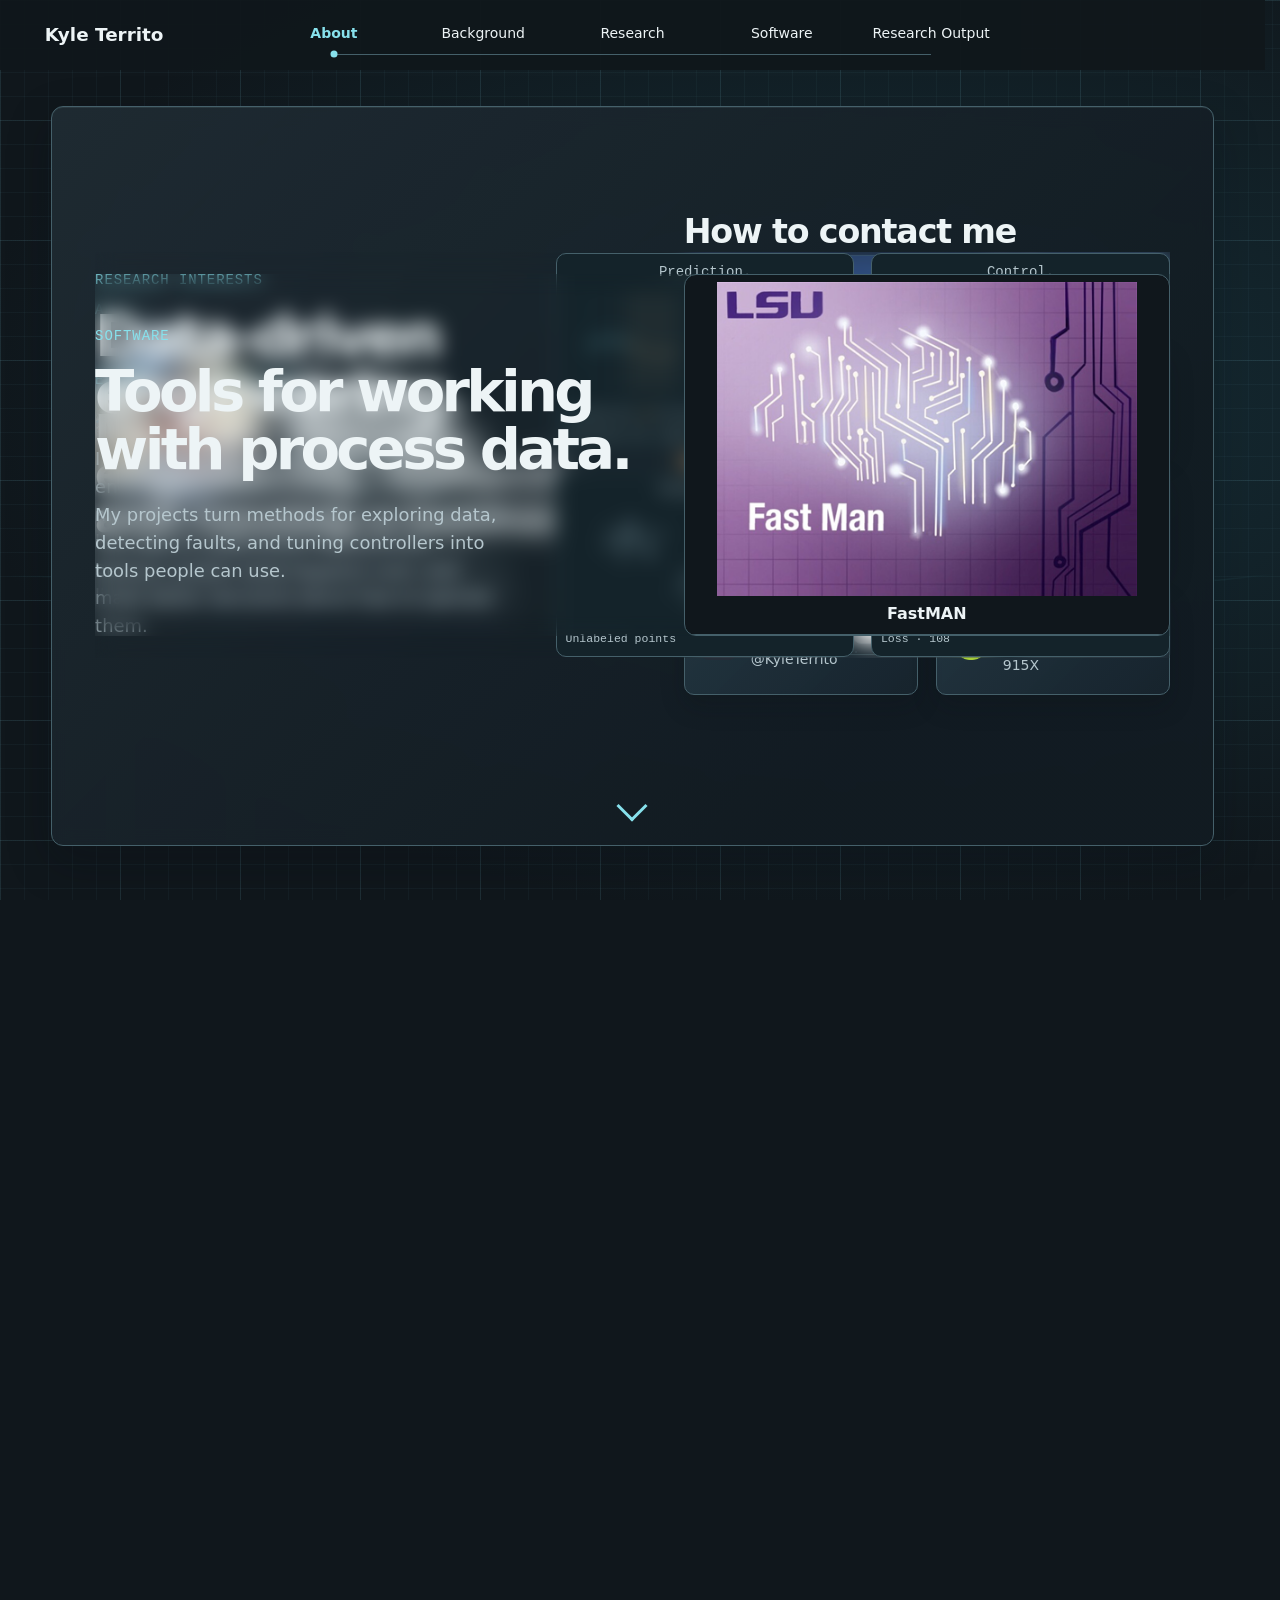
==== commit 83e5b394: "updated content" ====
--- a/index.html
+++ b/index.html
@@ -5,9 +5,9 @@
   <meta name="viewport" content="width=device-width, initial-scale=1">
   <meta name="description" content="Kyle Territo, chemical engineering PhD researcher at LSU. Research, software, and experience in process monitoring and control.">
   <title>Kyle Territo · Chemical Engineering</title>
-  <link rel="stylesheet" href="assets/portfolio/styles.css?v=warp-map-figures">
+  <link rel="stylesheet" href="assets/portfolio/styles.css?v=graduate-bullets">
   <script src="assets/portfolio/research-demos.js?v=rosenbrock-surface" defer></script>
-  <script src="assets/portfolio/about-gallery.js?v=photo-dots" defer></script>
+  <script src="assets/portfolio/about-gallery.js?v=research-slideshow" defer></script>
   <script src="assets/portfolio/motion.js?v=about-focus" defer></script>
   <script src="assets/portfolio/details.js?v=background-ticker" defer></script>
 </head>
@@ -36,7 +36,7 @@
                 <figure class="portrait"><img src="assets/About/IMG_9887.JPG" width="2160" height="2700" alt="Portrait of Kyle Territo"></figure>
               <h1 id="about-title" tabindex="-1">Kyle <br>Territo</h1>
               </div>
-              <p class="intro">I’m Kyle. I’m a chemical engineering PhD student at LSU, and I ran a lawn care business while I was in school.</p>
+              <p class="intro">I’m a Baton Rouge native and a chemical engineering PhD student at LSU. This site is a little about me and what I’ve been working on.</p>
             </div>
             <section class="about-contact" id="contact" aria-labelledby="contact-title">
               <h2 id="contact-title">How to contact me</h2>
@@ -83,11 +83,11 @@
       <section class="about-story-section about-hometown">
         <div>
           <h3>Louisiana roots</h3>
-          <p>I was born at Woman’s Hospital on Airline Highway and raised here in Baton Rouge. I ended up going to school right down the road at LSU. The old hospital site is only about <strong>5½ miles from LSU’s Memorial Tower</strong> in a straight line.</p>
-          <p>Louisiana really is <strong>Sportsman’s Paradise</strong>, and the culture and food here are the best.</p>
+          <p>I was born and raised in Baton Rouge. The original Woman’s Hospital, where I was born, is about <strong>5½ miles from LSU’s Memorial Tower</strong> in a straight line. Years later, I went to school right down the road at LSU. Louisiana truly is <strong>Sportsman’s Paradise</strong>, and the food and culture here are the best.</p>
         </div>
         <figure class="about-photo">
           <img src="assets/About/louisiana-baton-rouge.png?v=red-star" width="960" height="640" alt="Map of Louisiana with a red star marking Baton Rouge" loading="lazy">
+          <figcaption>Baton Rouge, Louisiana, marked with a red star.</figcaption>
         </figure>
       </section>
       <section class="about-story-section about-story-split about-story-reverse">
@@ -98,16 +98,18 @@
         <div class="about-gallery" data-about-gallery role="group" aria-label="Triplet photos">
           <figure class="about-photo about-photo--family">
             <img src="assets/About/5976CCFB-815C-4360-BCE9-DF4200884BEC.png" width="750" height="1334" alt="Kyle and his siblings as newborn triplets" loading="lazy">
+            <figcaption>Me, Ashlyn and Cade.</figcaption>
           </figure>
           <figure class="about-photo about-photo--family">
             <img src="assets/About/B109E081-E7EA-48E9-B578-630653F22185.png" width="750" height="1334" alt="The three siblings posing together as children" loading="lazy">
+            <figcaption>Me, Ashlyn and Cade.</figcaption>
           </figure>
         </div>
       </section>
       <section class="about-story-section about-story-split">
         <div>
-          <h3>A Louisiana football weekend</h3>
-          <p>Growing up in Louisiana made it easy to pick my teams. I cheer for the LSU Tigers on Saturdays and the Saints on Sundays. Unfortunately, both teams seem to think a comfortable win would spoil the fun.</p>
+          <h3>Rooting for the LSU Tigers and New Orleans Saints</h3>
+          <p>Growing up in Louisiana made it easy to pick my teams. I cheer for the LSU Tigers on Saturdays and the Saints on Sundays. Geaux Tigers and Who Dat!</p>
         </div>
         <div class="about-team-logos">
           <img src="assets/About/lsu-tigers-logo.png" width="520" height="514" alt="LSU Tigers logo" loading="lazy">
@@ -117,12 +119,21 @@
       <section class="about-story-section about-story-split about-story-reverse">
         <div>
           <h3>A love of the outdoors</h3>
-          <p>I’ve always loved being outdoors, especially when I can get out on the water or spend a day in the woods. Hunting and fishing with my dad are two of my favorite ways to do that, and these photos bring back some of my favorite memories together.</p>
+          <p>I’ve always loved being outdoors, especially when I can get out on the water or spend a day in the woods. Hunting and fishing with my dad are two of my favorite ways to do that.</p>
         </div>
         <div class="about-gallery about-gallery--outdoors" data-about-gallery role="group" aria-label="Hunting and fishing photos">
-          <figure class="about-photo"><img src="assets/About/2016-02-07%2008.50.17.JPG" width="2448" height="3264" alt="An early morning out on the water in a boat" loading="lazy"></figure>
-          <figure class="about-photo"><img src="assets/About/IMG_9479.jpeg" width="2645" height="1754" alt="Kyle fishing with his dad from the bank" loading="lazy"></figure>
-          <figure class="about-photo"><img src="assets/About/2015-01-09%2018.37.34.JPG" width="2448" height="3264" alt="Kyle on a deer hunt" loading="lazy"></figure>
+          <figure class="about-photo">
+            <img src="assets/About/2016-02-07%2008.50.17.JPG" width="2448" height="3264" alt="An early morning out on the water in a boat" loading="lazy">
+            <figcaption>Dipping shad in the Atchafalaya River.</figcaption>
+          </figure>
+          <figure class="about-photo">
+            <img src="assets/About/IMG_9479.jpeg" width="2645" height="1754" alt="Kyle fishing with his dad from the bank" loading="lazy">
+            <figcaption>Fishing along the levee in Ramah, Louisiana.</figcaption>
+          </figure>
+          <figure class="about-photo">
+            <img src="assets/About/2015-01-09%2018.37.34.JPG" width="2448" height="3264" alt="Kyle on a deer hunt" loading="lazy">
+            <figcaption>Hunting in Woodville, MS.</figcaption>
+          </figure>
         </div>
       </section>
     </div>
@@ -138,7 +149,7 @@
             <div class="background-media">
               <figure class="stadium-photo">
                 <img src="assets/Background/tiger%20stadium.jpg" width="1920" height="1080" alt="LSU’s Tiger Stadium on game day" loading="lazy">
-                <figcaption>Tiger Stadium on game day</figcaption>
+                <figcaption>Tiger Stadium on game day.</figcaption>
               </figure>
               <div class="ticker-window" tabindex="0" role="group" aria-label="Organizations from my background. Logo ticker pauses while focused.">
                 <div class="ticker-track">
@@ -197,7 +208,7 @@
       </ol>
       <figure class="resume-photo">
         <img src="assets/Background/IMG_0373.JPG" width="2048" height="1536" alt="Kyle Territo at his LSU bachelor’s graduation" loading="lazy">
-        <figcaption>LSU bachelor’s graduation · Fall 2022</figcaption>
+        <figcaption>LSU bachelor’s graduation · Fall 2022.</figcaption>
       </figure>
     </section>
     <section class="resume-section" aria-labelledby="experience-timeline-title">
@@ -211,7 +222,8 @@
           <p class="resume-date">Spring 2018 &ndash; Summer 2025</p>
           <div class="resume-work-layout">
             <div class="resume-work-story">
-              <p>I started with just a push mower and worked my way up to running a lawn care and landscaping business. It helped me pay my way through my senior year of high school, all of undergrad, and halfway through my PhD.</p>
+              <p>I started with just a push mower and worked my way up to running a lawn care and landscaping business. The business was how I earned money from my senior year of high school through undergrad and into my PhD.</p>
+              <p>Running the business meant taking care of everything from the equipment to the customer relationships.</p>
               <ul class="resume-duties">
                 <li>Worked directly with customers and learned to manage the day-to-day finances of a small business.</li>
                 <li>Planned routes, scheduled jobs, and maintained and repaired my equipment.</li>
@@ -219,23 +231,41 @@
                 <li>Most importantly, it taught me the value of hard work, pride in a job well done, attention to detail, and consistency.</li>
               </ul>
             </div>
-            <div class="about-gallery resume-work-gallery" data-about-gallery role="group" aria-label="Lawn care work photos">
+            <div class="about-gallery resume-work-gallery" data-about-gallery role="group" aria-label="Lawn care work photos" aria-describedby="lawn-care-caption">
               <figure class="about-photo resume-work-crop"><img src="assets/Background/IMG_3013.jpg" width="750" height="1334" alt="Kyle mowing a lawn on a riding mower" loading="lazy"></figure>
               <figure class="about-photo"><img src="assets/Background/IMG_3567.jpeg" width="4032" height="3024" alt="A riding mower on a freshly striped lawn" loading="lazy"></figure>
+              <p class="resume-work-caption" id="lawn-care-caption">I always made sure my customers had the best lawns in the neighborhood.</p>
             </div>
           </div>
         </li>
         <li class="resume-entry">
           <div>
-            <h4 class="resume-role">Graduate Researcher</h4>
+            <h4 class="resume-role">Graduate Researcher and Teaching Assistant</h4>
             <p class="resume-organization">Louisiana State University · Baton Rouge, LA</p>
           </div>
           <p class="resume-date">Spring 2023 – Present</p>
-          <ul class="resume-duties">
-            <li>I conduct my doctoral research under the guidance of Prof. José Romagnoli at LSU. My work focuses on using industrial time-series data to monitor processes, diagnose faults, and improve process control.</li>
-            <li>ExxonMobil sponsors my research. Gregory Robertson, Mike Kurtz, and Estelle Gustafson from the Baton Rouge refinery team have mentored me and helped me understand how the problems I study show up in refinery operations.</li>
-            <li>The collaboration brings LSU’s research expertise together with the refinery team’s operating experience. That perspective helps me ask better research questions and think through what it would take to use the methods in practice. See <a href="details/research.html" data-detail="research-details">Research Interests</a> for more on the problems I work on.</li>
-          </ul>
+          <div class="resume-roles">
+            <div class="resume-role-copy">
+              <section>
+                <h5>Research</h5>
+                <ul class="resume-duties">
+                  <li>I work with Prof. José Romagnoli at LSU and engineers at ExxonMobil’s Baton Rouge refinery. My research looks at what plant data can tell us about how a process is running, what might be going wrong, and how to control it better.</li>
+                  <li>Gregory Robertson, Mike Kurtz, and Estelle Gustafson have helped me understand how these problems come up at the refinery. That perspective shapes the questions I explore in my research.</li>
+                </ul>
+              </section>
+              <section>
+                <h5>Teaching Assistant</h5>
+                <ul class="resume-duties">
+                  <li>I’ve been a TA for Numerical Methods, Unit Operations, Process Control, and Advanced Process Control.</li>
+                  <li>As a TA, I gave lectures, answered students’ questions, helped them work through problems and understand the concepts behind them, and graded coursework and provided feedback.</li>
+                </ul>
+              </section>
+            </div>
+            <figure class="resume-photo">
+              <img src="assets/Background/IMG_1693.jpeg" width="4032" height="3024" alt="Kyle Territo at an AIChE conference" loading="lazy">
+              <figcaption>Attending the AIChE conference to present research.</figcaption>
+            </figure>
+          </div>
         </li>
       </ol>
     </section>
@@ -251,7 +281,7 @@
             </div>
             <div class="research-demos">
               <figure class="research-demo" data-research-demo="forecast" tabindex="0">
-                <figcaption>Prediction</figcaption>
+                <figcaption>Prediction.</figcaption>
                 <canvas width="600" height="280" role="img" aria-label="Forecast chart for a simulated signal" aria-describedby="forecast-status"></canvas>
                 <div class="forecast-legend">
                   <span>Observed</span>
@@ -260,17 +290,17 @@
                 <p class="research-demo-status" id="forecast-status">Simulated signal</p>
               </figure>
               <figure class="research-demo" data-research-demo="lander" tabindex="0">
-                <figcaption>Control</figcaption>
+                <figcaption>Control.</figcaption>
                 <canvas width="600" height="280" role="img" aria-label="Illustrative lunar landing trials comparing late and early braking" aria-describedby="lander-status"></canvas>
                 <p class="research-demo-status" id="lander-status">Comparing braking strategies</p>
               </figure>
               <figure class="research-demo" data-research-demo="clustering" tabindex="0">
-                <figcaption>Clustering</figcaption>
+                <figcaption>Clustering.</figcaption>
                 <canvas width="600" height="280" role="img" aria-label="A scatter plot showing points grouped by their nearest cluster center" aria-describedby="clustering-status"></canvas>
                 <p class="research-demo-status" id="clustering-status">Unlabeled points</p>
               </figure>
               <figure class="research-demo" data-research-demo="optimization" tabindex="0">
-                <figcaption>Optimization</figcaption>
+                <figcaption>Optimization.</figcaption>
                 <canvas width="600" height="280" role="img" aria-label="A tilted 3D Rosenbrock surface with a gradient descent path toward the minimum" aria-describedby="optimization-status"></canvas>
                 <p class="research-demo-status" id="optimization-status">Following the gradient</p>
               </figure>
@@ -293,21 +323,20 @@
     <p>José A. Romagnoli and I developed WARP-MaP to address a problem in time-series process modeling: the same process event can occur at different speeds or with different delays. Comparing measurements at fixed time points can obscure those similarities. WARP-MaP uses dynamic time warping to align windows of multivariate data and puts similar windows near each other in a two-dimensional graph. The map reveals recurring patterns, and an adaptive threshold helps flag unusual behavior online. <a href="https://doi.org/10.1021/acs.iecr.5c05160">Read the WARP-MaP paper</a>.</p>
     <div class="research-figure-pair">
       <figure class="research-figure">
-        <a href="assets/Research/warp-map-2.gif" target="_blank" rel="noopener">
-          <img src="assets/Research/warp-map-2.gif" width="1000" height="700" alt="Two time-series traces above a color-coded dynamic time warping distance matrix." loading="lazy">
-        </a>
-        <figcaption>Dynamic time warping compares patterns that unfold at different speeds.</figcaption>
-      </figure>
-      <figure class="research-figure">
         <a href="assets/Research/warp-map-1.png" target="_blank" rel="noopener">
           <img src="assets/Research/warp-map-1.png" width="1501" height="1047" alt="WARP-MaP logo showing connected blue and green nodes over a warped grid." loading="lazy">
         </a>
         <figcaption>The WARP-MaP logo illustrates the link between time warping and graph-based modeling.</figcaption>
       </figure>
+      <figure class="research-figure">
+        <a href="assets/Research/warp-map-1.gif" target="_blank" rel="noopener">
+          <img src="assets/Research/warp-map-1.gif" width="1000" height="700" alt="WARP-MaP animation." loading="lazy">
+        </a>
+      </figure>
     </div>
     <h3>Agentic frameworks for fault diagnosis</h3>
     <p>I’m currently developing agentic workflows that help engineers investigate what happened after a monitoring system flags unusual behavior. I’m exploring how an AI agent can use diagnostic tools to compare current trends with operating history, examine process relationships, and summarize possible causes with the supporting evidence. This builds on our work combining graph-based monitoring with language-model-assisted diagnosis. <a href="https://psecommunity.org/LAPSE:2026.0512">Read the AI-assisted diagnosis paper</a>.</p>
-    <div class="research-figure-pair">
+    <div class="about-gallery research-gallery" data-about-gallery="manual" role="group" aria-label="Agentic framework slideshow">
       <figure class="research-figure">
         <a href="assets/Research/agent-control-room.png" target="_blank" rel="noopener">
           <img src="assets/Research/agent-control-room.png" width="1149" height="806" alt="Concept illustration of a process control room with multiple monitoring stations." loading="lazy">
@@ -332,7 +361,22 @@
               <h2 id="software-title">Tools for working with process data.</h2>
               <p class="intro">My projects turn methods for exploring data, detecting faults, and tuning controllers into tools people can use.</p>
             </div>
-            <figure class="feature project"><img src="assets/Software/warp-map-preview.png" alt="Warp Map software preview"><figcaption>Warp Map · Time-series visualization</figcaption></figure>
+            <div class="software-ticker" tabindex="0" role="group" aria-label="Software projects. Ticker pauses while focused.">
+              <div class="software-ticker-track">
+                <ul class="software-ticker-list">
+                  <li><img src="assets/software/fastman.png" alt=""><span>FastMAN</span></li>
+                  <li><img src="assets/software/navigator-logo-7.png" alt=""><span>Unit Navigator</span></li>
+                  <li><img src="assets/software/geauxtune-preview.png" alt=""><span>GeauxTune</span></li>
+                  <li><img src="assets/software/auto-pilot.png" alt=""><span>AUTO-PILOT</span></li>
+                </ul>
+                <ul class="software-ticker-list software-ticker-copy" aria-hidden="true">
+                  <li><img src="assets/software/fastman.png" alt=""><span>FastMAN</span></li>
+                  <li><img src="assets/software/navigator-logo-7.png" alt=""><span>Unit Navigator</span></li>
+                  <li><img src="assets/software/geauxtune-preview.png" alt=""><span>GeauxTune</span></li>
+                  <li><img src="assets/software/auto-pilot.png" alt=""><span>AUTO-PILOT</span></li>
+                </ul>
+              </div>
+            </div>
           </div>
           <a class="detail-toggle" href="details/software.html" data-detail="software-details" aria-label="Open Software details" title="Open Software details"><span class="chevron" aria-hidden="true"></span></a>
         </div>
@@ -340,22 +384,22 @@
     <h2 id="software-detail-title" data-detail-heading tabindex="-1">Software</h2>
     <div class="software-projects">
       <section class="software-project">
-        <img src="assets/Software/fastman.png" alt="" loading="lazy">
+        <img src="assets/software/fastman.png" alt="" loading="lazy">
         <h3>FastMAN</h3>
         <p>A JMP tool for exploring multivariate data, building models, and investigating potential process faults.</p>
       </section>
       <section class="software-project">
-        <img src="assets/Software/navigator-logo-7.png" alt="" loading="lazy">
+        <img src="assets/software/navigator-logo-7.png" alt="" loading="lazy">
         <h3>Unit Navigator</h3>
         <p>A software project for exploring industrial process units.</p>
       </section>
       <section class="software-project">
-        <img src="assets/Software/geauxtune-preview.png" alt="" loading="lazy">
+        <img src="assets/software/geauxtune-preview.png" alt="" loading="lazy">
         <h3>GeauxTune</h3>
         <p>An educational tool for exploring process control concepts and controller tuning.</p>
       </section>
       <section class="software-project">
-        <img src="assets/Software/auto-pilot.png" alt="" loading="lazy">
+        <img src="assets/software/auto-pilot.png" alt="" loading="lazy">
         <h3>AUTO-PILOT</h3>
         <p>A research platform that uses reinforcement learning to explore autonomous process control.</p>
       </section>
@@ -373,7 +417,7 @@
             </div>
             <figure class="feature cover">
               <img src="assets/Research%20Output/iecred.2026.65.issue-8.xlargecover.jpg" alt="Front cover of Industrial &amp; Engineering Chemistry Research, volume 65, issue 8">
-              <figcaption><a class="cover-credit" href="https://doi.org/10.1021/acs.iecr.5c05160">Featured on the I&amp;EC Research front cover</a></figcaption>
+              <figcaption><a class="cover-credit" href="https://doi.org/10.1021/acs.iecr.5c05160">Featured on the I&amp;EC Research front cover.</a></figcaption>
             </figure>
           </div>
           <a class="detail-toggle" href="details/research.html#publications" data-detail="scholarship-details" aria-label="Open Publications and Presentations details" title="Open Publications and Presentations details"><span class="chevron" aria-hidden="true"></span></a>
--- a/assets/portfolio/styles.css
+++ b/assets/portfolio/styles.css
@@ -122,8 +122,11 @@
 @media (min-width: 700px) {
   .research-figure-pair { grid-template-columns: repeat(2, minmax(0, 1fr)); }
 }
+.research-gallery { max-width: 54rem; margin: 1rem auto 1.5rem; }
+.research-gallery .research-figure { width: 100%; margin: 0; }
 .research-figure a { display: block; }
 .research-figure img { display: block; width: 100%; height: auto; border: 1px solid var(--line); border-radius: 8px; background: #fff; }
+.research-gallery .research-figure img { height: clamp(10rem, 50vw, 26rem); object-fit: contain; }
 :is(.vertical-camera article, .inline-details) .research-figure img { max-height: none; }
 .research-demos { display: grid; grid-template-columns: repeat(2, minmax(0, 1fr)); gap: clamp(8px, 1.3vw, 18px); }
 .research-demo {
@@ -132,12 +135,6 @@
   border: 1px solid var(--line);
   border-radius: 10px;
   background: #14232a;
-}
-.research-demo figcaption {
-  margin: 0;
-  padding: .6rem .55rem .2rem;
-  color: var(--ink);
-  font: 650 clamp(.8rem, 1.15vw, .95rem)/1.2 system-ui, sans-serif;
 }
 .research-demo canvas { display: block; width: 100%; height: clamp(64px, 14svh, 132px); object-fit: contain; }
 .research-demo:focus-visible { outline: 2px solid var(--accent); outline-offset: 3px; }
@@ -163,6 +160,40 @@
   padding: .4rem .55rem .6rem;
   color: var(--muted);
   font: .72rem/1.3 ui-monospace, Consolas, monospace;
+}
+.software-ticker {
+  --software-ticker-row: clamp(11rem, min(32vw, 40svh), 24rem);
+  max-height: calc(var(--software-ticker-row) + 2px);
+  overflow: hidden;
+  border: 1px solid var(--line);
+  border-radius: 12px;
+  background: var(--paper);
+}
+.software-ticker-track { animation: software-ticker 16s linear infinite; }
+.software-ticker-list { margin: 0; padding: 0; list-style: none; }
+.software-ticker-list li {
+  display: grid;
+  grid-template-rows: minmax(0, 1fr) auto;
+  gap: .35rem;
+  height: var(--software-ticker-row);
+  padding: .45rem .55rem;
+  border-bottom: 1px solid var(--line);
+  font-weight: 700;
+  text-align: center;
+}
+.software-ticker-list img {
+  width: 100%;
+  height: 100%;
+  min-height: 0;
+  object-fit: contain;
+}
+.software-ticker:is(:hover, :focus) .software-ticker-track { animation-play-state: paused; }
+.software-ticker:focus-visible { outline: 2px solid var(--accent); outline-offset: 4px; }
+@keyframes software-ticker { to { transform: translateY(-50%); } }
+@media (prefers-reduced-motion: reduce) {
+  .software-ticker { overflow: auto; }
+  .software-ticker-track { animation: none; }
+  .software-ticker-copy { display: none; }
 }
 .software-projects {
   display: grid;
@@ -253,7 +284,7 @@
   }
 }
 .composition { display: grid; grid-template-columns: minmax(0, 1.05fr) minmax(0, .95fr); align-items: center; gap: clamp(24px, 6vw, 112px); width: 100%; max-width: 1600px; margin-inline: auto; }
-.label, figcaption { font-family: ui-monospace, "Cascadia Code", Consolas, monospace; }
+.label { font-family: ui-monospace, "Cascadia Code", Consolas, monospace; }
 .label { color: var(--accent); font-size: .875rem; letter-spacing: .065em; text-transform: uppercase; margin: 0 0 1rem; }
 h1, h2 { font: 600 clamp(2.5rem, 5.5vw, 6.5rem)/1 system-ui, sans-serif; letter-spacing: -.064em; margin: 0; text-wrap: balance; }
 #experience-title { font-size: clamp(1.55rem, 3.2vw, 3.5rem); line-height: 1.08; letter-spacing: -.045em; }
@@ -306,11 +337,16 @@
 .conference-summary { margin-top: .85rem; }
 .conference-summary strong { color: var(--ink); }
 .conference-count { font-size: 1.4em; line-height: 1; }
-.cover figcaption { max-width: 38ch; margin-inline: auto; }
 .cover-credit { color: var(--accent); }
 .project { padding: clamp(12px, 2vw, 32px); background: #111b22; border: 1px solid var(--line); border-radius: 8px; }
 .project img { max-height: 49svh; margin-inline: auto; object-fit: contain; }
-figcaption { color: var(--muted); font-size: .875rem; margin-top: .75rem; }
+figcaption,
+.resume-entry .resume-work-caption {
+  margin: .5rem .5rem 0;
+  color: var(--muted);
+  font: .875rem/1.45 ui-monospace, "Cascadia Code", Consolas, monospace;
+  text-align: center;
+}
 .experience-list { margin: 0; }
 .experience-list div { padding: 1rem 0; border-top: 1px solid var(--line); }
 .experience-list dt { font-size: 1.2rem; font-weight: 600; }
@@ -397,6 +433,15 @@
 }
 .resume-entry :is(.resume-logo--lsu, .resume-logo--school) { width: 54px; height: 40px; }
 .resume-entry .resume-duties { grid-column: 1 / -1; margin: .65rem 0 0; padding-inline-start: 1.2rem; color: var(--muted); font-size: .9rem; }
+.resume-roles { grid-column: 1 / -1; display: grid; gap: 1rem; align-items: start; margin-top: .65rem; }
+.resume-role-copy { display: grid; gap: .85rem; }
+.resume-role-copy .resume-duties { margin-top: .35rem; }
+.resume-roles .resume-photo { width: 100%; max-width: 20rem; margin: 0; }
+@media (min-width: 761px) {
+  .resume-roles { grid-template-columns: minmax(0, 1fr) minmax(0, 20rem); gap: 1.4rem; }
+  .resume-roles .resume-photo { justify-self: end; }
+}
+.resume-roles :is(h4, h5) { margin: 0; font-size: .95rem; }
 .resume-work-layout { grid-column: 1 / -1; display: grid; gap: 1rem; align-items: start; min-width: 0; margin-top: .65rem; }
 .resume-work-story { min-width: 0; }
 .resume-work-story .resume-duties li + li { margin-top: .4rem; }
@@ -522,8 +567,8 @@
 .about-gallery { display: grid; justify-items: center; gap: .75rem; min-width: 0; }
 .about-story .about-gallery .about-photo { width: fit-content; max-width: 100%; border: 0; }
 .about-story .about-gallery img { width: auto; max-width: 100%; max-height: 340px; }
-.about-story .about-gallery--outdoors .about-photo { width: 100%; height: min(340px, 57svh); }
-.about-story .about-gallery--outdoors .about-photo img { display: block; width: 100%; height: 100%; max-height: none; object-fit: contain; }
+.about-story .about-gallery--outdoors .about-photo { width: 100%; }
+.about-story .about-gallery--outdoors .about-photo img { display: block; width: 100%; height: min(340px, 57svh); max-height: none; object-fit: contain; }
 .about-story .about-gallery .about-photo--family img { width: min(100%, 235px); aspect-ratio: 4 / 5; object-fit: cover; }
 .about-story .about-photo--family:first-child img { object-position: 50% 56%; }
 .about-gallery-controls { display: flex; flex-wrap: wrap; align-items: center; justify-content: center; gap: .45rem .75rem; }
@@ -679,5 +724,4 @@
   .detail-panel { overscroll-behavior: contain; }
   .cover { justify-self: center; }
   .cover img { max-height: min(31svh, 235px); }
-  .cover figcaption { font-size: .75rem; }
-}
+}
